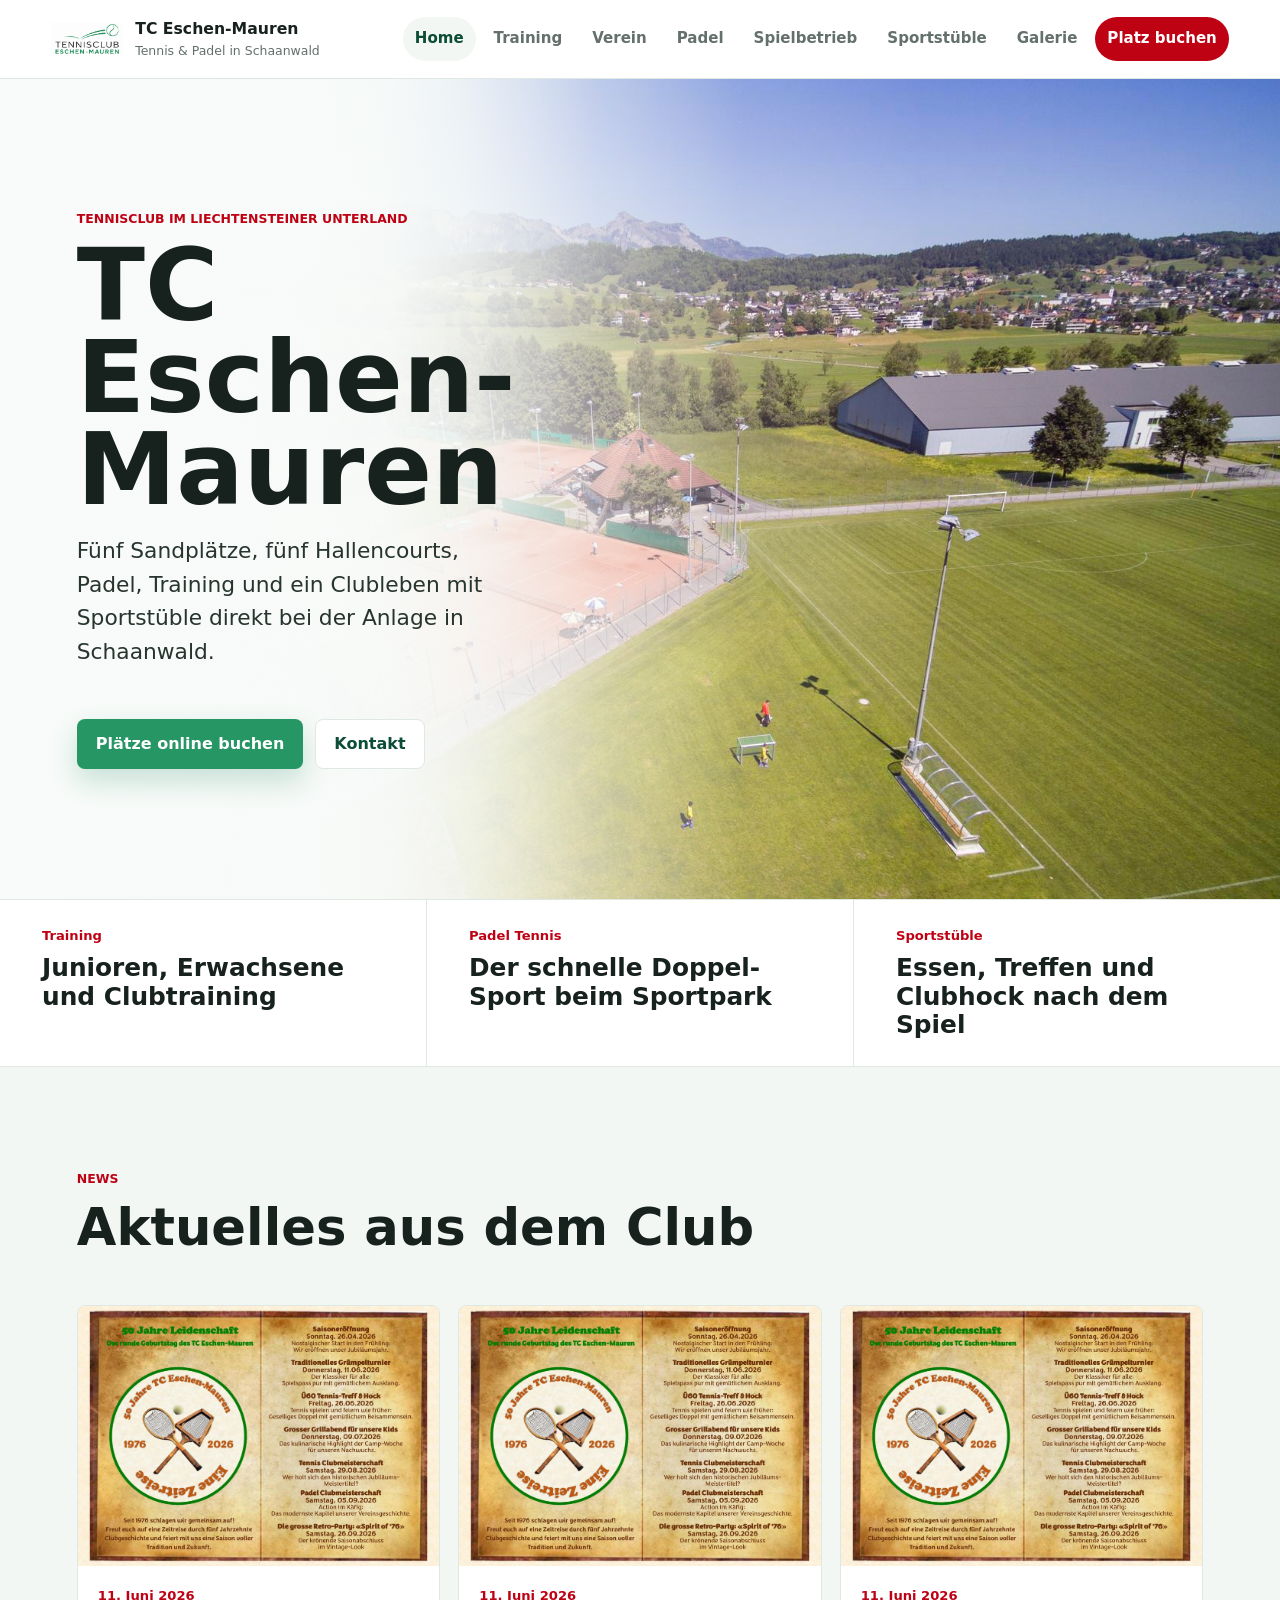
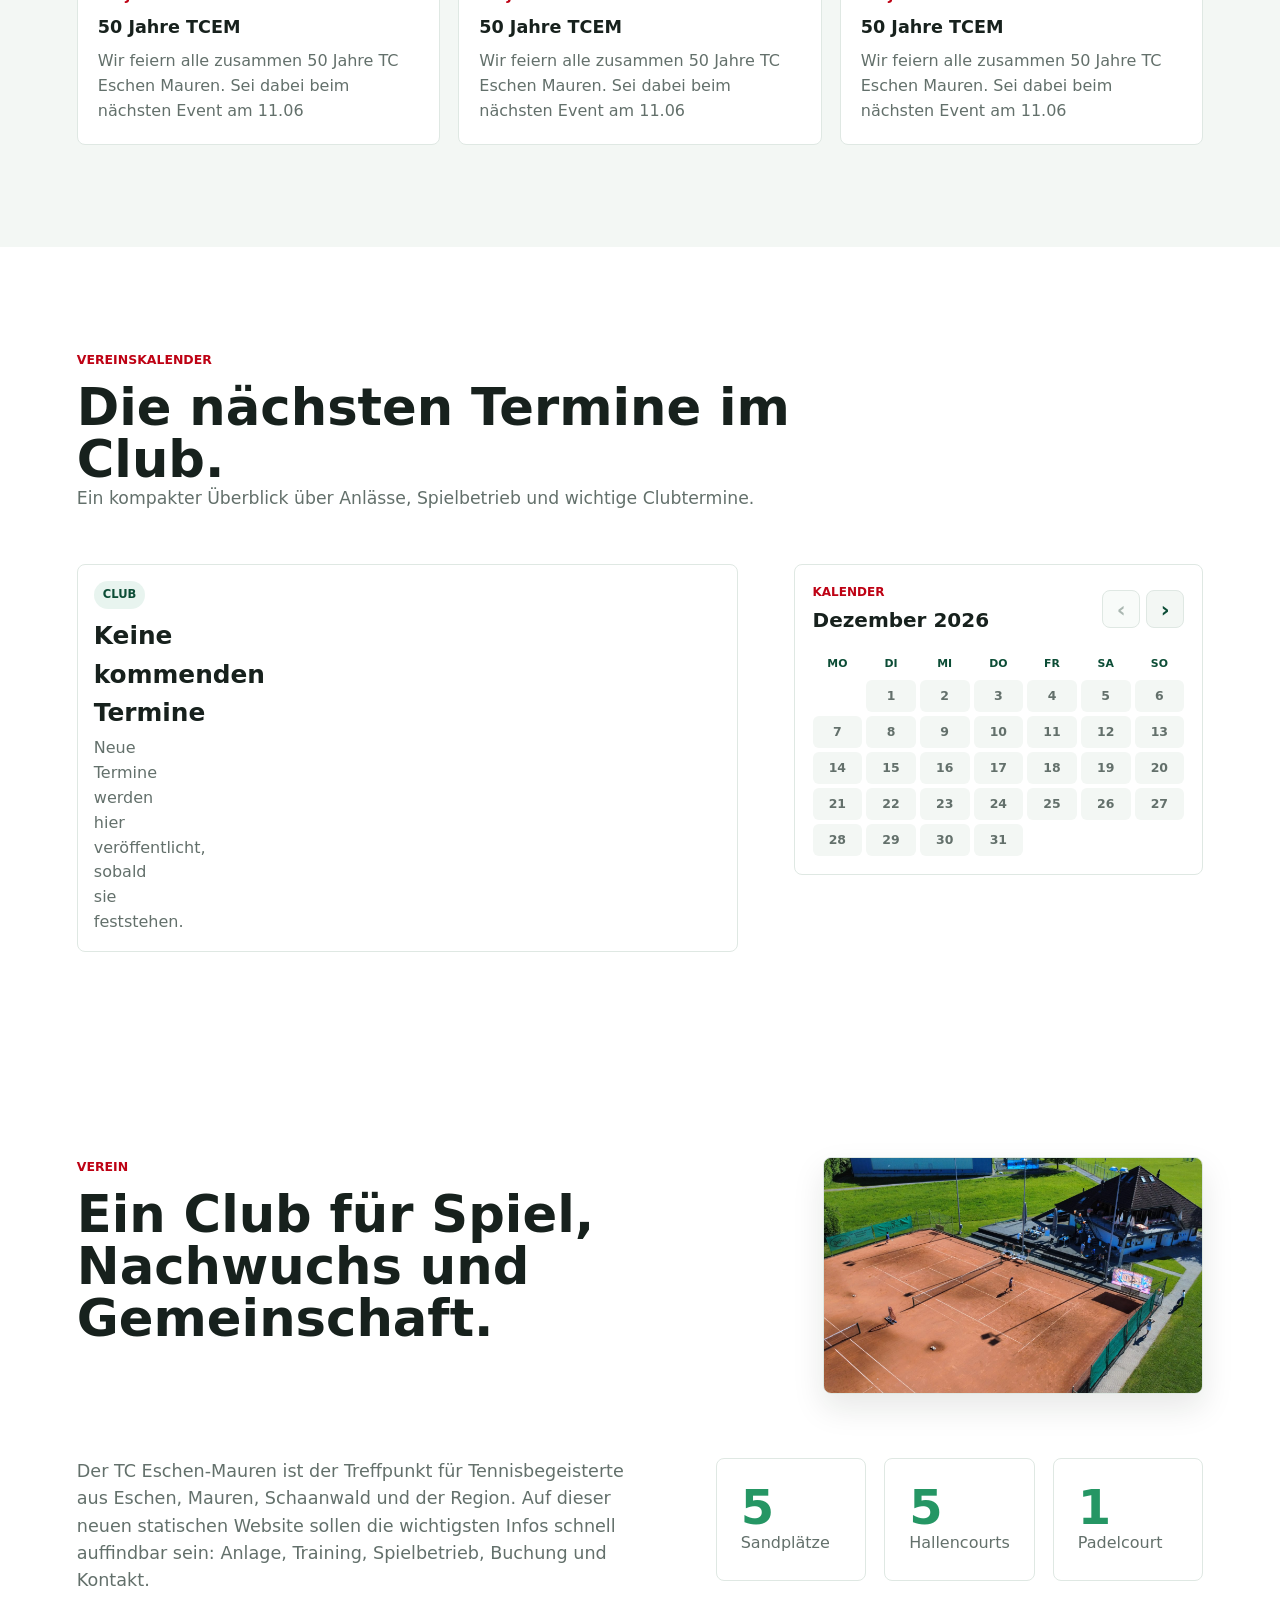
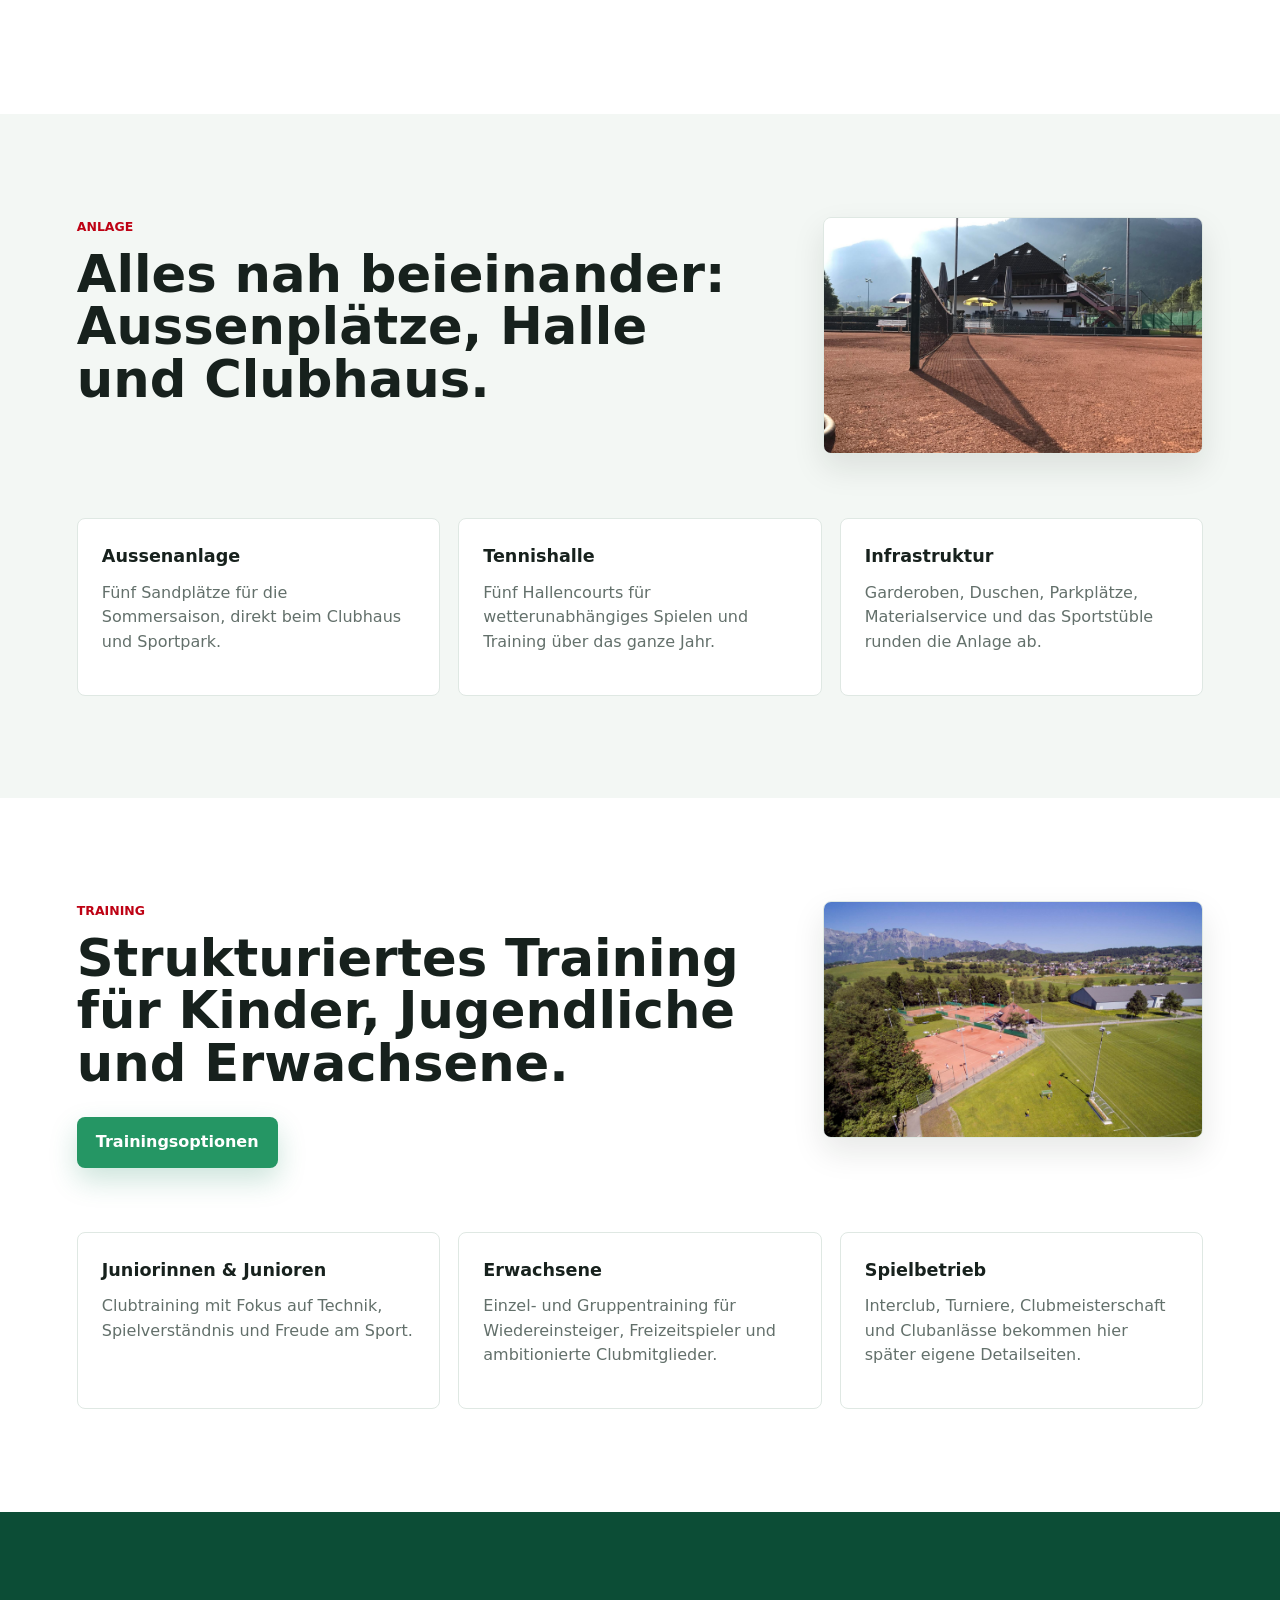
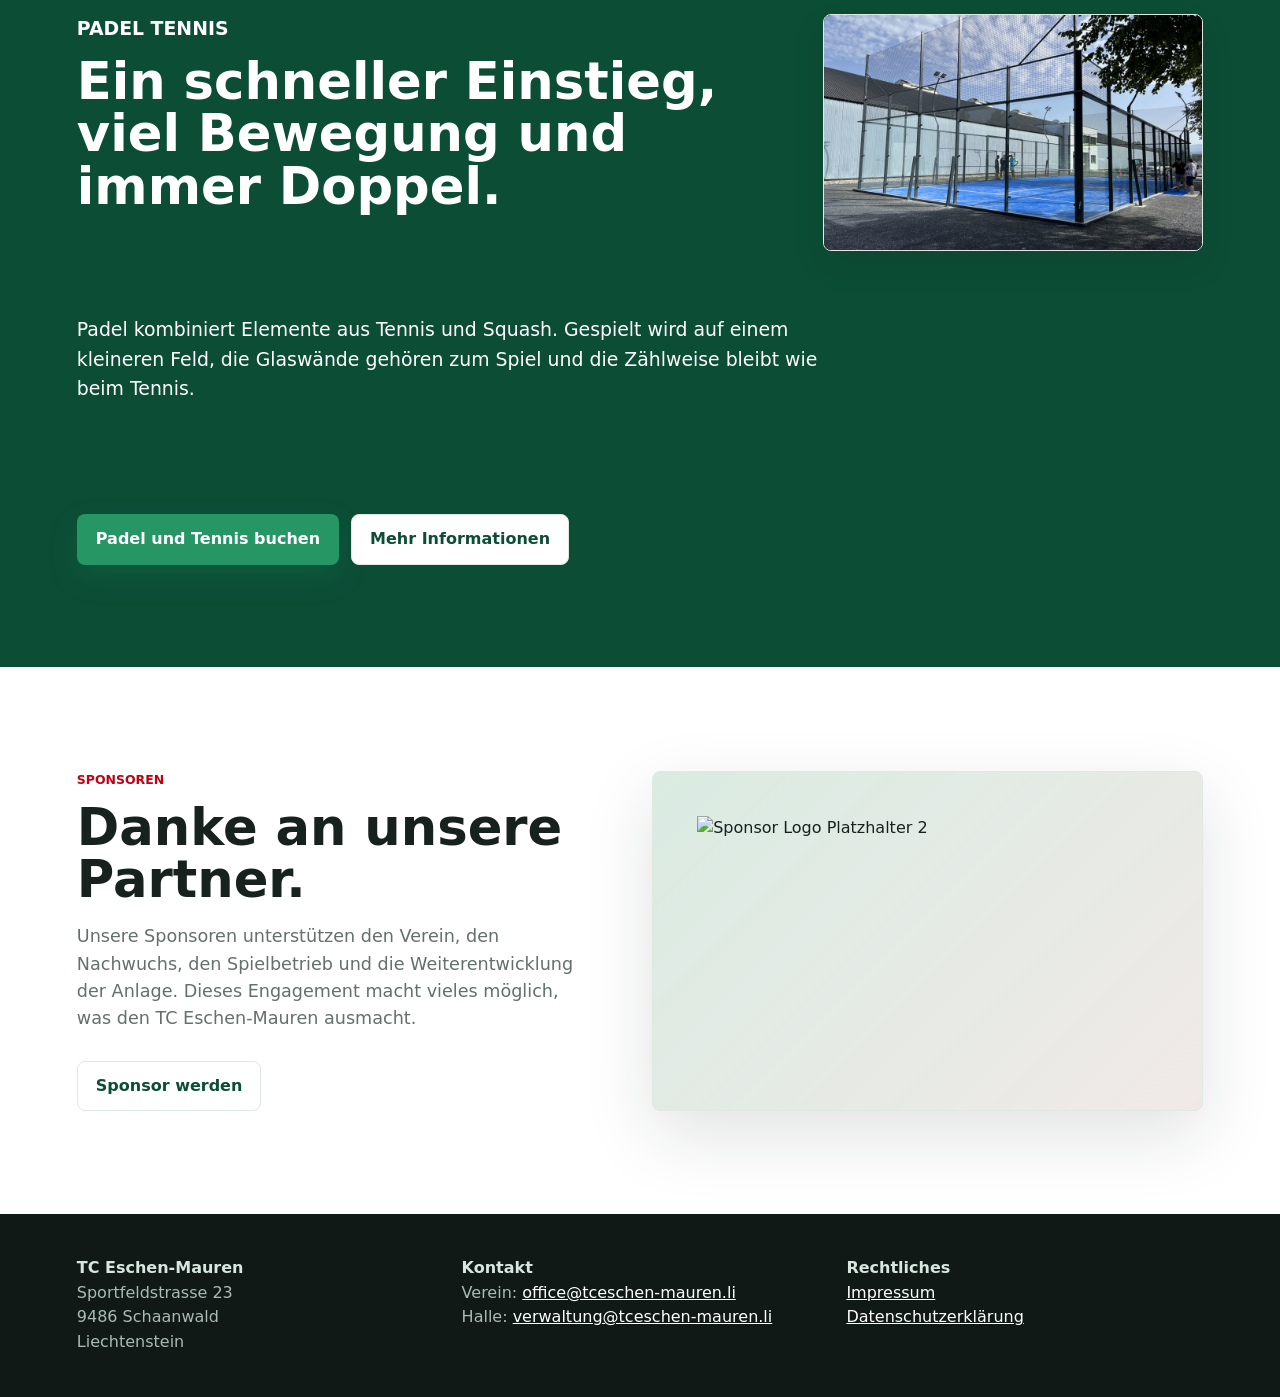
==== index.html @ 8c9ecbdc "Add images" ====
<!DOCTYPE html>
<html lang="de">
<head>
  <meta charset="UTF-8" />
  <meta name="viewport" content="width=device-width, initial-scale=1.0" />
  <meta name="description" content="TC Eschen-Mauren: Tennis, Padel, Training und Sportstüble in Schaanwald." />
  <title>TC Eschen-Mauren</title>
  <link rel="stylesheet" href="styles.css?v=20260623-1" />
</head>
<body>
  <div data-include="site-header" data-active="home"></div>

  <main>
    <section class="hero home-hero">
      <div class="hero-content">
        <p class="eyebrow">Tennisclub im Liechtensteiner Unterland</p>
        <h1>TC Eschen-Mauren</h1>
        <p class="hero-copy">Fünf Sandplätze, fünf Hallencourts, Padel, Training und ein Clubleben mit Sportstüble direkt bei der Anlage in Schaanwald.</p>
        <div class="hero-actions">
          <a class="button primary" href="https://apps.gotcourts.com/de/profile/club/tc-eschen-mauren">Plätze online buchen</a>
          <a class="button secondary" href="#kontakt">Kontakt</a>
        </div>
      </div>
      <figure class="hero-visual home-hero-image" aria-label="Clubanlage TC Eschen-Mauren">
        <img src="assets/club/club_2.jpg" alt="Clubanlage des TC Eschen-Mauren" />
      </figure>
    </section>

    <section class="quick-links" aria-label="Schnellzugriff">
      <a href="#training">
        <span>Training</span>
        <strong>Junioren, Erwachsene und Clubtraining</strong>
      </a>
      <a href="#padel">
        <span>Padel Tennis</span>
        <strong>Der schnelle Doppel-Sport beim Sportpark</strong>
      </a>
      <a href="sportstueble.html">
        <span>Sportstüble</span>
        <strong>Essen, Treffen und Clubhock nach dem Spiel</strong>
      </a>
    </section>

    <section class="section muted" id="news">
      <div class="section-heading">
        <p class="eyebrow">News</p>
        <h2>Aktuelles aus dem Club</h2>
      </div>

      <div class="news-grid">
        <article class="news-card">
          <img src="assets/news/50-years.png" alt="50 Jahre TCEM" />
          <div class="news-card-content">
            <time datetime="2026-06-11">11. Juni 2026</time>
            <h3>50 Jahre TCEM</h3>
            <p>Wir feiern alle zusammen 50 Jahre TC Eschen Mauren. Sei dabei beim nächsten Event am 11.06</p>
          </div>
        </article>

        <article class="news-card">
          <img src="assets/news/50-years.png" alt="50 Jahre TCEM" />
          <div class="news-card-content">
            <time datetime="2026-06-11">11. Juni 2026</time>
            <h3>50 Jahre TCEM</h3>
            <p>Wir feiern alle zusammen 50 Jahre TC Eschen Mauren. Sei dabei beim nächsten Event am 11.06</p>
          </div>
        </article>

        <article class="news-card">
          <img src="assets/news/50-years.png" alt="50 Jahre TCEM" />
          <div class="news-card-content">
            <time datetime="2026-06-11">11. Juni 2026</time>
            <h3>50 Jahre TCEM</h3>
            <p>Wir feiern alle zusammen 50 Jahre TC Eschen Mauren. Sei dabei beim nächsten Event am 11.06</p>
          </div>
        </article>
      </div>
    </section>

    <section class="section" id="vereinskalender">
      <div class="section-heading">
        <p class="eyebrow">Vereinskalender</p>
        <h2>Die nächsten Termine im Club.</h2>
        <p class="section-intro">Ein kompakter Überblick über Anlässe, Spielbetrieb und wichtige Clubtermine.</p>
      </div>

      <div class="club-calendar-layout">
        <div class="calendar-data" aria-hidden="true">
          <div data-club-event data-date="2026-06-27" data-type="club" data-title="Clubabend" data-description="Gemeinsamer Abend im Sportstüble nach dem Spiel."></div>
          <div data-club-event data-date="2026-07-04" data-type="match" data-title="Interclub Heimrunde" data-description="Heimspiele auf der Aussenanlage in Schaanwald."></div>
          <div data-club-event data-date="2026-07-18" data-type="junior" data-title="Junioren Nachmittag" data-description="Training, Spiele und gemeinsamer Abschluss für den Nachwuchs."></div>
          <div data-club-event data-date="2026-08-22" data-type="event" data-title="Sommerfest" data-description="Clubanlass für Mitglieder, Familien und Freunde des Vereins."></div>
        </div>

        <div>
          <div class="club-calendar" data-calendar-events aria-label="Vereinskalender Termine"></div>
          <button class="calendar-more-button" type="button" data-calendar-toggle hidden>Weitere Termine anzeigen</button>
        </div>

        <aside class="mini-calendar" aria-label="Kalenderübersicht">
          <div class="mini-calendar-heading">
            <div>
              <span>Kalender</span>
              <strong data-calendar-title>Juni 2026</strong>
            </div>
            <div class="mini-calendar-actions">
              <button type="button" data-calendar-prev aria-label="Vorheriger Monat">‹</button>
              <button type="button" data-calendar-next aria-label="Nächster Monat">›</button>
            </div>
          </div>

          <div class="mini-calendar-grid" data-calendar-grid aria-label="Monatskalender"></div>
        </aside>
      </div>
    </section>

    <section class="section" id="verein">
      <div class="section-with-image">
        <div>
          <div class="section-heading">
            <p class="eyebrow">Verein</p>
            <h2>Ein Club für Spiel, Nachwuchs und Gemeinschaft.</h2>
          </div>
          <div class="two-column">
            <p>Der TC Eschen-Mauren ist der Treffpunkt für Tennisbegeisterte aus Eschen, Mauren, Schaanwald und der Region. Auf dieser neuen statischen Website sollen die wichtigsten Infos schnell auffindbar sein: Anlage, Training, Spielbetrieb, Buchung und Kontakt.</p>
            <div class="stats">
              <div>
                <strong>5</strong>
                <span>Sandplätze</span>
              </div>
              <div>
                <strong>5</strong>
                <span>Hallencourts</span>
              </div>
              <div>
                <strong>1</strong>
                <span>Padelcourt</span>
              </div>
            </div>
          </div>
        </div>
        <figure class="section-side-image">
          <img src="assets/club/club_1.jpeg" alt="Clubanlage des TC Eschen-Mauren" />
        </figure>
      </div>
    </section>

    <section class="section muted" id="plaetze">
      <div class="section-with-image">
        <div>
          <div class="section-heading">
            <p class="eyebrow">Anlage</p>
            <h2>Alles nah beieinander: Aussenplätze, Halle und Clubhaus.</h2>
          </div>
          <div class="feature-grid">
            <article>
              <h3>Aussenanlage</h3>
              <p>Fünf Sandplätze für die Sommersaison, direkt beim Clubhaus und Sportpark.</p>
            </article>
            <article>
              <h3>Tennishalle</h3>
              <p>Fünf Hallencourts für wetterunabhängiges Spielen und Training über das ganze Jahr.</p>
            </article>
            <article>
              <h3>Infrastruktur</h3>
              <p>Garderoben, Duschen, Parkplätze, Materialservice und das Sportstüble runden die Anlage ab.</p>
            </article>
          </div>
        </div>
        <figure class="section-side-image">
          <img src="assets/club/club_3.jpeg" alt="Aussenplätze des TC Eschen-Mauren" />
        </figure>
      </div>
    </section>

    <section class="section" id="training">
      <div class="section-with-image">
        <div>
          <div class="section-heading">
            <p class="eyebrow">Training</p>
            <h2>Strukturiertes Training für Kinder, Jugendliche und Erwachsene.</h2>
            <div class="hero-actions">
              <a class="button primary" href="https://www.tennis-base.li/">Trainingsoptionen</a>
            </div>
          </div>
          <div class="split-list">
            <article>
              <h3>Juniorinnen & Junioren</h3>
              <p>Clubtraining mit Fokus auf Technik, Spielverständnis und Freude am Sport.</p>
            </article>
            <article>
              <h3>Erwachsene</h3>
              <p>Einzel- und Gruppentraining für Wiedereinsteiger, Freizeitspieler und ambitionierte Clubmitglieder.</p>
            </article>
            <article>
              <h3>Spielbetrieb</h3>
              <p>Interclub, Turniere, Clubmeisterschaft und Clubanlässe bekommen hier später eigene Detailseiten.</p>
            </article>
          </div>
        </div>
        <figure class="section-side-image">
          <img src="assets/club/club_2.jpg" alt="Tennisanlage mit Trainingsbetrieb" />
        </figure>
      </div>
    </section>

    <section class="section accent" id="padel">
      <div class="section-with-image">
        <div>
          <div class="section-heading">
            <p class="eyebrow">Padel Tennis</p>
            <h2>Ein schneller Einstieg, viel Bewegung und immer Doppel.</h2>
          </div>
          <p>Padel kombiniert Elemente aus Tennis und Squash. Gespielt wird auf einem kleineren Feld, die Glaswände gehören zum Spiel und die Zählweise bleibt wie beim Tennis.</p>
          <div class="hero-actions">
            <a class="button primary" href="https://tc-eschen-mauren.ebusy.de/">Padel und Tennis buchen</a>
            <a class="button secondary" href="">Mehr Informationen</a>
          </div>
        </div>
        <figure class="section-side-image">
          <img src="assets/club/padel.jpg" alt="Padelplatz des TC Eschen-Mauren" />
        </figure>
      </div>
    </section>

    <section class="section sponsors-section" id="sponsoren">
      <div class="sponsors-layout">
        <div class="section-heading">
          <p class="eyebrow">Sponsoren</p>
          <h2>Danke an unsere Partner.</h2>
          <p>Unsere Sponsoren unterstützen den Verein, den Nachwuchs, den Spielbetrieb und die Weiterentwicklung der Anlage. Dieses Engagement macht vieles möglich, was den TC Eschen-Mauren ausmacht.</p>
          <a class="button secondary" href="mailto:office@tceschen-mauren.li">Sponsor werden</a>
        </div>

        <div class="sponsor-rotator" aria-label="Sponsoren Logos">
          <img class="is-active" src="assets/sponsors/Architektur--Planungsbüro-Wolfgang-Meier-AG.jpg" alt="Sponsor Logo Platzhalter 2" />
          <img src="assets/sponsors/Argus-Sicherheitsdienst-AG.jpeg" alt="Sponsor Logo Platzhalter 3" />
          <img src="assets/sponsors/Basler-Versicherungen.jpg" alt="Sponsor Logo Platzhalter 4" />
          <img src="assets/sponsors/Bauer-Maler-und-Gipser-Anstalt.jpg" alt="Sponsor Logo Platzhalter 5" />
          <img src="assets/sponsors/Brauerei-Schützengarten-AG.png" alt="Sponsor Logo Platzhalter 1" />
          <img src="assets/sponsors/BTA-Batliner-Thomas-Anstalt.jpg" alt="Sponsor Logo Platzhalter 1" />
          <img src="assets/sponsors/Der-Hausmeister-AG.jpg" alt="Sponsor Logo Platzhalter 1" />
          <img src="assets/sponsors/Gregor-Ott-AG.jpg" alt="Sponsor Logo Platzhalter 1" />
          <img src="assets/sponsors/HSW-AG.jpg" alt="Sponsor Logo Platzhalter 1" />
          <img src="assets/sponsors/Inter-Inkasso-AG-1.jpg" alt="Sponsor Logo Platzhalter 1" />
          <img src="assets/sponsors/jubilaeum-marxer-f12-green.jpg" alt="Sponsor Logo Platzhalter 1" />
          <img src="assets/sponsors/LLB-AG.png" alt="Sponsor Logo Platzhalter 1" />
          <img src="assets/sponsors/Marxer-Gastrochem-AG.png" alt="Sponsor Logo Platzhalter 1" />
          <img src="assets/sponsors/Meier-Getraenke-AG.jpeg" alt="Sponsor Logo Platzhalter 1" />
          <img src="assets/sponsors/Mueller-AG.jpg" alt="Sponsor Logo Platzhalter 1" />
          <img src="assets/sponsors/Peter-Kieber-und-Koch-Anstalt(1).jpg" alt="Sponsor Logo Platzhalter 1" />
          <img src="assets/sponsors/Ritter-Weine-Logo-Vorlage.jpg" alt="Sponsor Logo Platzhalter 1" />
          <img src="assets/sponsors/Sponsoring-Defibrillator-2.png" alt="Sponsor Logo Platzhalter 1" />
          <img src="assets/sponsors/Thyssen-Krupp-Presta-AG.jpg" alt="Sponsor Logo Platzhalter 1" />
          <img src="assets/sponsors/Tremaco.jpg" alt="Sponsor Logo Platzhalter 1" />
          <img src="assets/sponsors/TV-Com-AG.png" alt="Sponsor Logo Platzhalter 1" />


        </div>
      </div>
    </section>
  </main>

  <div data-include="site-footer"></div>

  <script src="js/includes.js?v=20260621-1" defer></script>
  <script src="js/script.js?v=20260621-5" defer></script>
</body>
</html>
---- styles.css ----
:root {
  --green: #259664;
  --green-dark: #0c4d36;
  --green-light: #e8f5e9;
  --red: #be0214;
  --ink: #17211d;
  --muted: #63706b;
  --line: #dfe8e3;
  --paper: #ffffff;
  --soft: #f3f7f4;
  --sun: #f4c542;
  --shadow: 0 24px 70px rgba(23, 33, 29, 0.13);
  color-scheme: light;
}

* {
  box-sizing: border-box;
}

html {
  scroll-behavior: smooth;
}

body {
  margin: 0;
  color: var(--ink);
  background: var(--paper);
  font-family: Inter, ui-sans-serif, system-ui, -apple-system, BlinkMacSystemFont, "Segoe UI", sans-serif;
  line-height: 1.55;
}

img {
  display: block;
  max-width: 100%;
}

a {
  color: inherit;
}

.site-header {
  position: sticky;
  top: 0;
  z-index: 10;
  display: flex;
  align-items: center;
  justify-content: space-between;
  gap: 24px;
  padding: 16px clamp(18px, 4vw, 56px);
  background: rgba(255, 255, 255, 0.94);
  border-bottom: 1px solid var(--line);
  backdrop-filter: blur(18px);
}

.brand {
  display: inline-flex;
  align-items: center;
  gap: 12px;
  min-width: 220px;
  text-decoration: none;
}

.brand-logo {
  width: 72px;
  height: 46px;
  object-fit: contain;
  flex: 0 0 auto;
}

.brand strong,
.brand small {
  display: block;
}

.brand strong {
  font-size: 0.98rem;
}

.brand small {
  color: var(--muted);
  font-size: 0.78rem;
}

.site-nav {
  display: flex;
  flex-wrap: wrap;
  align-items: center;
  justify-content: flex-end;
  gap: 6px;
}

.site-nav a {
  padding: 10px 12px;
  color: var(--muted);
  border-radius: 999px;
  font-size: 0.94rem;
  font-weight: 700;
  text-decoration: none;
}

.nav-dropdown {
  position: relative;
}

.nav-dropdown::after {
  position: absolute;
  right: 0;
  bottom: -12px;
  left: 0;
  height: 12px;
  content: "";
}

.nav-dropdown-toggle {
  border: 0;
  cursor: pointer;
  font: inherit;
}

.site-nav a:hover,
.site-nav a[aria-current="page"] {
  color: var(--green-dark);
  background: var(--soft);
}

.site-nav .nav-cta {
  padding: 10px 12px;
  color: #fff;
  background: var(--red);
  border-radius: 999px;
  font-size: 0.94rem;
  font-weight: 700;
}

.site-nav .nav-cta:hover {
  color: #fff;
  background: #9f0312;
}

.nav-dropdown-menu {
  position: absolute;
  top: calc(100% + 8px);
  right: 0;
  display: none;
  min-width: 190px;
  padding: 8px;
  background: #fff;
  border: 1px solid var(--line);
  border-radius: 8px;
  box-shadow: var(--shadow);
}

.nav-dropdown:hover .nav-dropdown-menu,
.nav-dropdown.is-open .nav-dropdown-menu {
  display: grid;
  gap: 4px;
}

.nav-dropdown-menu a {
  display: block;
  padding: 10px 12px;
  color: var(--ink);
  border-radius: 6px;
  white-space: nowrap;
}

.nav-dropdown-menu a:hover {
  color: var(--green-dark);
  background: var(--soft);
}

.nav-toggle {
  display: none;
  width: 44px;
  height: 44px;
  padding: 0;
  border: 1px solid var(--line);
  background: #fff;
  border-radius: 8px;
}

.nav-toggle span {
  display: block;
  width: 20px;
  height: 2px;
  margin: 4px auto;
  background: var(--ink);
}

.hero {
  display: grid;
  grid-template-columns: minmax(0, 1.02fr) minmax(320px, 0.98fr);
  gap: clamp(28px, 6vw, 76px);
  align-items: center;
  min-height: calc(100svh - 80px);
  padding: clamp(48px, 8vw, 96px) clamp(18px, 6vw, 84px) clamp(36px, 6vw, 72px);
  overflow: hidden;
  background:
    linear-gradient(90deg, rgba(22, 132, 90, 0.1), transparent 42%),
    #f8fbf9;
}

.home-hero {
  position: relative;
  display: flex;
  align-items: stretch;
  min-height: calc(100svh - 80px);
  padding: 0;
  background: #f8fbf9;
}

.home-hero::before {
  position: absolute;
  inset: 0 auto 0 0;
  z-index: 1;
  width: 72vw;
  background: linear-gradient(
    90deg,
    rgba(248, 251, 249, 0.96) 0%,
    rgba(248, 251, 249, 0.9) 34%,
    rgba(248, 251, 249, 0.66) 50%,
    rgba(248, 251, 249, 0.28) 65%,
    rgba(248, 251, 249, 0) 100%
  );
  content: "";
  pointer-events: none;
}

.home-hero .hero-content {
  position: relative;
  z-index: 2;
  display: flex;
  width: min(44vw, 760px);
  min-width: 40vw;
  flex-direction: column;
  justify-content: center;
  padding: clamp(48px, 8vw, 96px) clamp(18px, 6vw, 84px);
  background: transparent;
}

.home-hero .hero-copy {
  color: #28352f;
}

.home-hero-image {
  position: absolute;
  top: 0;
  right: 0;
  bottom: 0;
  left: 0;
  z-index: 0;
  width: 100%;
  max-width: none;
  margin: 0;
  overflow: hidden;
  filter: none;
  -webkit-mask-image: linear-gradient(
    90deg,
    rgba(0, 0, 0, 0) 0%,
    rgba(0, 0, 0, 0.08) 30%,
    rgba(0, 0, 0, 0.52) 44%,
    rgba(0, 0, 0, 0.92) 58%,
    rgba(0, 0, 0, 1) 100%
  );
  mask-image: linear-gradient(
    90deg,
    rgba(0, 0, 0, 0) 0%,
    rgba(0, 0, 0, 0.08) 30%,
    rgba(0, 0, 0, 0.52) 44%,
    rgba(0, 0, 0, 0.92) 58%,
    rgba(0, 0, 0, 1) 100%
  );
}

.home-hero-image img {
  width: 100%;
  height: 100%;
  object-fit: cover;
}

.page-hero {
  min-height: 72svh;
  background:
    linear-gradient(90deg, rgba(22, 132, 90, 0.1), transparent 46%),
    #fbfaf7;
}

.page-hero h1 {
  max-width: 12ch;
}

.hero-content {
  max-width: 760px;
}

.eyebrow {
  margin: 0 0 12px;
  color: var(--red);
  font-size: 0.78rem;
  font-weight: 800;
  letter-spacing: 0;
  text-transform: uppercase;
}

h1,
h2,
h3,
p {
  margin-top: 0;
}

h1 {
  max-width: 10ch;
  margin-bottom: 18px;
  font-size: clamp(3.4rem, 10vw, 6.25rem);
  line-height: 0.92;
  letter-spacing: 0;
}

h2 {
  max-width: 760px;
  margin-bottom: 0;
  font-size: clamp(2rem, 4vw, 4.25rem);
  line-height: 1.02;
  letter-spacing: 0;
}

h3 {
  margin-bottom: 10px;
  font-size: 1.1rem;
}

.hero-copy {
  max-width: 620px;
  color: #33413b;
  font-size: clamp(1.08rem, 2vw, 1.36rem);
}

.hero-actions {
  display: flex;
  flex-wrap: wrap;
  gap: 12px;
  margin-top: 28px;
}

.button {
  display: inline-flex;
  align-items: center;
  justify-content: center;
  min-height: 48px;
  padding: 12px 18px;
  border: 1px solid transparent;
  border-radius: 8px;
  font-weight: 800;
  text-decoration: none;
}

.button.primary {
  color: #fff;
  background: var(--green);
  box-shadow: 0 12px 28px rgba(22, 132, 90, 0.22);
}

.button.secondary {
  color: var(--green-dark);
  background: #fff;
  border-color: var(--line);
}

.hero-visual {
  margin: 0;
  filter: drop-shadow(var(--shadow));
}

.food-visual {
  max-width: 560px;
  justify-self: center;
}

.quick-links {
  display: grid;
  grid-template-columns: repeat(3, 1fr);
  gap: 1px;
  background: var(--line);
  border-top: 1px solid var(--line);
  border-bottom: 1px solid var(--line);
}

.quick-links a {
  min-height: 142px;
  padding: 26px clamp(18px, 4vw, 42px);
  background: #fff;
  text-decoration: none;
}

.quick-links span {
  display: block;
  margin-bottom: 8px;
  color: var(--red);
  font-size: 0.82rem;
  font-weight: 800;
}

.quick-links strong {
  display: block;
  max-width: 360px;
  font-size: clamp(1.15rem, 2vw, 1.55rem);
  line-height: 1.15;
}

.section {
  padding: clamp(58px, 8vw, 108px) clamp(18px, 6vw, 84px);
}

.section.muted {
  background: var(--soft);
}

.section.accent {
  color: #fff;
  background: var(--green-dark);
}

.section.accent .eyebrow,
.section.accent p {
  color: #fff;
}

.section.accent p {
  max-width: 760px;
  font-size: 1.18rem;
}

.section-heading {
  margin-bottom: clamp(28px, 5vw, 52px);
}

.section-with-image {
  display: grid;
  grid-template-columns: minmax(0, 1fr) minmax(260px, 380px);
  gap: clamp(28px, 5vw, 64px);
  align-items: start;
}

.section-with-image > div {
  display: contents;
  min-width: 0;
}

.section-with-image .section-heading {
  grid-column: 1;
  margin-bottom: 0;
}

.section-with-image > div > :not(.section-heading) {
  grid-column: 1 / -1;
  min-width: 0;
}

.section-side-image {
  grid-column: 2;
  grid-row: 1;
  align-self: start;
  width: 100%;
  margin: 0;
  overflow: hidden;
  aspect-ratio: 16 / 10;
  border: 1px solid var(--line);
  border-radius: 8px;
  box-shadow: 0 14px 32px rgba(16, 25, 22, 0.1);
}

.section-side-image img {
  width: 100%;
  height: 100%;
  object-fit: cover;
}

.two-column {
  display: grid;
  grid-template-columns: minmax(0, 1fr) minmax(280px, 0.86fr);
  gap: clamp(28px, 6vw, 72px);
  align-items: start;
}

.two-column > p {
  max-width: 720px;
  color: var(--muted);
  font-size: 1.1rem;
}

.stats,
.feature-grid,
.split-list,
.info-grid {
  display: grid;
  gap: 18px;
}

.stats {
  grid-template-columns: repeat(3, 1fr);
}

.stats div,
.feature-grid article,
.split-list article,
.info-grid article {
  padding: 24px;
  background: #fff;
  border: 1px solid var(--line);
  border-radius: 8px;
}

.stats strong {
  display: block;
  color: var(--green);
  font-size: 3rem;
  line-height: 1;
}

.stats span,
.feature-grid p,
.split-list p,
.info-grid p {
  color: var(--muted);
}

.feature-grid,
.split-list,
.info-grid {
  grid-template-columns: repeat(3, 1fr);
}

.site-footer {
  display: grid;
  grid-template-columns: repeat(3, 1fr);
  gap: 28px;
  padding: 42px clamp(18px, 6vw, 84px);
  color: #d7e6df;
  background: #101916;
}

.site-footer p {
  margin-bottom: 0;
  color: #a9bbb3;
}

.site-footer a {
  color: #fff;
}

.legal-page h1 {
  max-width: none;
  font-size: clamp(2.7rem, 7vw, 5.4rem);
}

.legal-content {
  max-width: 900px;
  padding: clamp(24px, 4vw, 44px);
  background: #fff;
  border: 1px solid var(--line);
  border-radius: 8px;
}

.legal-content h2 {
  max-width: none;
  margin: 34px 0 12px;
  font-size: clamp(1.45rem, 2.5vw, 2.15rem);
}

.legal-content h2:first-child {
  margin-top: 0;
}

.legal-content h3 {
  margin: 26px 0 8px;
  font-size: 1.05rem;
}

.legal-content p {
  color: var(--muted);
}

.legal-content a {
  color: var(--green-dark);
  font-weight: 700;
}

.section-intro {
  max-width: 760px;
  color: var(--muted);
  font-size: 1.08rem;
}

.team-list {
  display: grid;
  gap: 16px;
}

.team-card {
  display: grid;
  grid-template-columns: minmax(220px, 0.65fr) minmax(0, 1fr);
  gap: clamp(18px, 4vw, 42px);
  align-items: start;
  padding: 24px;
  background: #fff;
  border: 1px solid var(--line);
  border-radius: 8px;
  box-shadow: 0 12px 28px rgba(16, 25, 22, 0.06);
}

.team-card h3 {
  margin: 12px 0 6px;
  font-size: clamp(1.35rem, 2.2vw, 1.9rem);
}

.team-card p {
  margin: 0;
  color: var(--muted);
}

.team-card dl {
  display: grid;
  grid-template-columns: repeat(3, minmax(0, 1fr));
  gap: 12px;
  margin: 0;
}

.team-card dl div {
  min-width: 0;
  padding: 14px;
  background: var(--soft);
  border-radius: 8px;
}

.team-card dt {
  margin-bottom: 4px;
  color: var(--muted);
  font-size: 0.78rem;
  font-weight: 800;
  text-transform: uppercase;
}

.team-card dd {
  margin: 0;
  font-weight: 800;
}

.team-card a {
  color: var(--green-dark);
}

.team-category,
.match-label,
.match-status {
  display: inline-flex;
  align-items: center;
  min-height: 30px;
  padding: 6px 10px;
  color: var(--green-dark);
  background: rgba(37, 150, 100, 0.1);
  border-radius: 999px;
  font-size: 0.78rem;
  font-weight: 800;
  text-transform: uppercase;
  letter-spacing: 0;
}

.team-category.junior {
  color: #8c2b12;
  background: rgba(213, 106, 61, 0.13);
}

.team-category.challenge {
  color: #8b1740;
  background: rgba(190, 2, 20, 0.1);
}

.match-calendar {
  display: grid;
  gap: 14px;
}

.match-card {
  display: grid;
  grid-template-columns: 88px minmax(0, 1fr) auto;
  gap: clamp(16px, 3vw, 28px);
  align-items: center;
  padding: 18px;
  background: #fff;
  border: 1px solid var(--line);
  border-radius: 8px;
  box-shadow: 0 12px 28px rgba(16, 25, 22, 0.06);
}

.match-date {
  display: grid;
  justify-items: center;
  padding: 12px 8px;
  color: #fff;
  background: var(--green-dark);
  border-radius: 8px;
  line-height: 1;
}

.match-date span,
.match-date small {
  font-size: 0.72rem;
  font-weight: 800;
  text-transform: uppercase;
}

.match-date strong {
  margin: 7px 0 5px;
  font-size: 2.25rem;
}

.match-info h3 {
  margin: 10px 0 6px;
  font-size: clamp(1.25rem, 2vw, 1.65rem);
}

.match-info p {
  margin: 0;
  color: var(--muted);
}

.match-label.junior {
  color: #8c2b12;
  background: rgba(213, 106, 61, 0.13);
}

.match-label.challenge {
  color: #8b1740;
  background: rgba(190, 2, 20, 0.1);
}

.match-status {
  color: var(--green-dark);
  background: var(--soft);
  white-space: nowrap;
}

.match-status.away {
  color: var(--red);
  background: rgba(190, 2, 20, 0.08);
}

.club-calendar-layout {
  display: grid;
  grid-template-columns: minmax(0, 1fr) minmax(320px, 0.62fr);
  gap: clamp(24px, 5vw, 56px);
  align-items: start;
}

.calendar-data {
  display: none;
}

.club-calendar {
  display: grid;
  gap: 14px;
}

.calendar-event {
  display: grid;
  grid-template-columns: 76px minmax(0, 1fr);
  gap: 18px;
  align-items: center;
  padding: 16px;
  background: #fff;
  border: 1px solid var(--line);
  border-radius: 8px;
  transition: border-color 180ms ease, box-shadow 180ms ease, transform 180ms ease;
}

.calendar-event.is-highlighted {
  border-color: var(--green);
  box-shadow: 0 0 0 3px rgba(37, 150, 100, 0.18), 0 16px 34px rgba(16, 25, 22, 0.1);
  transform: translateY(-1px);
}

.calendar-date {
  display: grid;
  min-height: 76px;
  place-items: center;
  padding: 10px 6px;
  color: #fff;
  background: var(--green-dark);
  border-radius: 8px;
  line-height: 1;
}

.calendar-date span,
.calendar-date small {
  font-size: 0.7rem;
  font-weight: 800;
  text-transform: uppercase;
}

.calendar-date strong {
  margin: 5px 0;
  font-size: 2rem;
}

.calendar-event-content h3 {
  margin: 8px 0 4px;
  font-size: clamp(1.2rem, 2vw, 1.55rem);
}

.calendar-event-content p {
  margin: 0;
  color: var(--muted);
}

.calendar-tag {
  display: inline-flex;
  min-height: 28px;
  align-items: center;
  padding: 5px 9px;
  color: var(--green-dark);
  background: rgba(37, 150, 100, 0.1);
  border-radius: 999px;
  font-size: 0.72rem;
  font-weight: 800;
  text-transform: uppercase;
}

.calendar-tag.match {
  color: #8b1740;
  background: rgba(190, 2, 20, 0.1);
}

.calendar-tag.junior {
  color: #8c2b12;
  background: rgba(213, 106, 61, 0.13);
}

.calendar-tag.event {
  color: #6f5600;
  background: rgba(244, 197, 66, 0.25);
}

.calendar-more-button {
  min-height: 44px;
  margin-top: 14px;
  padding: 10px 16px;
  color: var(--green-dark);
  background: #fff;
  border: 1px solid var(--line);
  border-radius: 8px;
  cursor: pointer;
  font: inherit;
  font-weight: 800;
}

.calendar-more-button:hover {
  color: #fff;
  background: var(--green-dark);
  border-color: var(--green-dark);
}

.mini-calendar {
  display: grid;
  gap: 18px;
  padding: 18px;
  background: #fff;
  border: 1px solid var(--line);
  border-radius: 8px;
}

.mini-calendar-heading span,
.mini-calendar-heading strong {
  display: block;
}

.mini-calendar-heading {
  display: flex;
  align-items: center;
  justify-content: space-between;
  gap: 14px;
}

.mini-calendar-heading span {
  color: var(--red);
  font-size: 0.75rem;
  font-weight: 800;
  text-transform: uppercase;
}

.mini-calendar-heading strong {
  margin-top: 3px;
  font-size: 1.25rem;
}

.mini-calendar-actions {
  display: inline-flex;
  gap: 6px;
}

.mini-calendar-actions button {
  display: grid;
  width: 38px;
  height: 38px;
  place-items: center;
  color: var(--green-dark);
  background: var(--soft);
  border: 1px solid var(--line);
  border-radius: 8px;
  cursor: pointer;
  font: inherit;
  font-size: 1.35rem;
  font-weight: 800;
  line-height: 1;
}

.mini-calendar-actions button:hover {
  color: #fff;
  background: var(--green-dark);
  border-color: var(--green-dark);
}

.mini-calendar-actions button:disabled {
  color: #aab7b1;
  background: #f8fbf9;
  cursor: not-allowed;
}

.mini-calendar-grid {
  display: grid;
  grid-template-columns: repeat(7, minmax(0, 1fr));
  gap: 4px;
}

.mini-calendar-grid span,
.mini-calendar-grid time {
  display: grid;
  min-height: 32px;
  place-items: center;
  color: var(--muted);
  background: var(--soft);
  border-radius: 6px;
  font-size: 0.78rem;
  font-weight: 800;
  text-decoration: none;
}

.mini-calendar-grid .weekday {
  min-height: 22px;
  color: var(--green-dark);
  background: transparent;
  font-size: 0.68rem;
  text-transform: uppercase;
}

.mini-calendar-grid .empty {
  background: transparent;
}

.mini-calendar-grid .marked {
  color: #fff;
  background: var(--green-dark);
  box-shadow: 0 0 0 2px rgba(37, 150, 100, 0.14);
  cursor: pointer;
}

.mini-calendar-grid .marked.match {
  background: var(--red);
  box-shadow: 0 0 0 2px rgba(190, 2, 20, 0.14);
}

.mini-calendar-grid .marked.junior {
  background: #bf5b2c;
  box-shadow: 0 0 0 2px rgba(191, 91, 44, 0.14);
}

.mini-calendar-grid .marked.event {
  color: var(--ink);
  background: var(--sun);
  box-shadow: 0 0 0 2px rgba(244, 197, 66, 0.22);
}

.sponsors-section {
  background: #fff;
}

.sponsors-layout {
  display: grid;
  grid-template-columns: minmax(0, 0.95fr) minmax(320px, 1.05fr);
  gap: clamp(28px, 6vw, 78px);
  align-items: center;
}

.sponsors-layout .section-heading {
  margin-bottom: 0;
}

.sponsors-layout .section-heading p:not(.eyebrow) {
  max-width: 620px;
  margin: 18px 0 28px;
  color: var(--muted);
  font-size: 1.1rem;
}

.sponsor-rotator {
  position: relative;
  min-height: clamp(220px, 28vw, 340px);
  overflow: hidden;
  background:
    linear-gradient(135deg, rgba(37, 150, 100, 0.12), rgba(190, 2, 20, 0.06)),
    var(--soft);
  border: 1px solid var(--line);
  border-radius: 8px;
  box-shadow: var(--shadow);
}

.sponsor-rotator img {
  position: absolute;
  inset: clamp(20px, 4vw, 44px);
  width: calc(100% - clamp(40px, 8vw, 88px));
  height: calc(100% - clamp(40px, 8vw, 88px));
  object-fit: contain;
  opacity: 0;
  transform: scale(0.98);
  transition: opacity 500ms ease, transform 500ms ease;
}

.sponsor-rotator img.is-active {
  opacity: 1;
  transform: scale(1);
}

@media (max-width: 980px) {
  .site-header {
    align-items: flex-start;
  }

  .nav-toggle {
    display: block;
    flex: 0 0 auto;
  }

  .site-nav {
    position: absolute;
    top: 100%;
    right: 18px;
    left: 18px;
    display: none;
    flex-direction: column;
    align-items: stretch;
    padding: 10px;
    background: #fff;
    border: 1px solid var(--line);
    border-radius: 8px;
    box-shadow: var(--shadow);
  }

  .site-header.nav-open .site-nav {
    display: flex;
  }

  .site-nav a {
    border-radius: 6px;
  }

  .nav-dropdown {
    width: 100%;
  }

  .nav-dropdown::after {
    display: none;
  }

  .nav-dropdown-toggle {
    width: 100%;
    text-align: left;
  }

  .nav-dropdown-menu {
    position: static;
    min-width: 0;
    margin-top: 6px;
    box-shadow: none;
  }

  .hero {
    grid-template-columns: 1fr;
    min-height: auto;
  }

  .home-hero {
    display: grid;
    min-height: auto;
    padding: clamp(48px, 8vw, 96px) clamp(18px, 6vw, 84px) clamp(36px, 6vw, 72px);
  }

  .home-hero .hero-content {
    width: auto;
    min-width: 0;
    padding: clamp(24px, 4vw, 42px);
    background: rgba(255, 255, 255, 0.82);
    border-radius: 8px;
  }

  .home-hero::before {
    display: none;
  }

  .home-hero-image {
    position: static;
    width: 100%;
    min-height: 320px;
    border-radius: 8px;
  }

  .hero-visual {
    max-width: 620px;
    justify-self: center;
  }

  .quick-links,
  .feature-grid,
  .split-list,
  .info-grid,
  .section-with-image,
  .site-footer,
  .club-calendar-layout,
  .sponsors-layout,
  .two-column {
    grid-template-columns: 1fr;
  }

  .team-card,
  .team-card dl {
    grid-template-columns: 1fr;
  }

  .sponsor-rotator {
    min-height: 260px;
  }

  .section-side-image {
    display: none;
  }
}

@media (max-width: 620px) {
  .brand small {
    display: none;
  }

  .brand {
    min-width: 0;
  }

  h1 {
    font-size: clamp(3.1rem, 17vw, 5.2rem);
  }

  .page-hero h1 {
    font-size: clamp(2.35rem, 10vw, 2.7rem);
    line-height: 1;
  }

  .stats {
    grid-template-columns: 1fr;
  }

  .match-card {
    grid-template-columns: 72px minmax(0, 1fr);
  }

  .match-status {
    grid-column: 2;
    justify-self: start;
  }

  .calendar-event {
    grid-template-columns: 64px minmax(0, 1fr);
    gap: 14px;
  }

  .calendar-date {
    min-height: 64px;
  }

  .calendar-date strong {
    font-size: 1.65rem;
  }
}

.news-grid {
  display: grid;
  grid-template-columns: repeat(3, 1fr);
  gap: 18px;
}

.news-card {
  overflow: hidden;
  background: #fff;
  border: 1px solid var(--line);
  border-radius: 8px;
}

.news-card img {
  width: 100%;
  height: clamp(180px, 22vw, 260px);
  object-fit: cover;
  cursor: zoom-in;
  transition: transform 180ms ease;
}

.news-card:hover img {
  transform: scale(1.04);
}

.news-card-content {
  padding: 20px;
}

.news-card time {
  display: block;
  margin-bottom: 8px;
  color: var(--red);
  font-size: 0.82rem;
  font-weight: 800;
}

.news-card h3 {
  margin-bottom: 8px;
}

.news-card p {
  margin-bottom: 0;
  color: var(--muted);
}

.image-lightbox {
  position: fixed;
  inset: 0;
  z-index: 30;
  display: none;
  align-items: center;
  justify-content: center;
  padding: 24px;
  background: rgba(16, 25, 22, 0.82);
}

.image-lightbox.is-open {
  display: flex;
}

.image-lightbox img {
  max-width: min(1100px, 94vw);
  max-height: 86vh;
  border-radius: 8px;
  box-shadow: var(--shadow);
  object-fit: contain;
}

.image-lightbox button {
  position: absolute;
  top: 18px;
  right: 18px;
  width: 44px;
  height: 44px;
  border: 1px solid rgba(255, 255, 255, 0.35);
  border-radius: 8px;
  color: #fff;
  background: rgba(255, 255, 255, 0.12);
  font-size: 1.5rem;
  line-height: 1;
  cursor: pointer;
}

@media (max-width: 980px) {
  .news-grid {
    grid-template-columns: 1fr;
  }

  .news-card img {
    height: 220px;
  }
}

.vorstand-marquee {
  overflow: hidden;
  width: 100%;
  position: relative;
  background: transparent;
  padding: 20px 0;
}

/* Gradients that fade out the left and right edges for a sleek look */
.vorstand-marquee::before,
.vorstand-marquee::after {
  content: "";
  height: 100%;
  position: absolute;
  top: 0;
  width: 150px;
  z-index: 2;
  pointer-events: none;
}

.vorstand-marquee::before {
  left: 0;
  background: linear-gradient(to right, #fff 0%, rgba(255, 255, 255, 0) 100%);
}

.vorstand-marquee::after {
  right: 0;
  background: linear-gradient(to left, #fff 0%, rgba(255, 255, 255, 0) 100%);
}

/* The track that actually moves */
.vorstand-track {
  display: flex;
  width: max-content;
  gap: 18px;
  animation: scrollMarquee 25s linear infinite;
}

/* Give the cards a fixed width so they don't shrink */
.vorstand-card {
  width: 280px;
  flex-shrink: 0;
  overflow: hidden;
  background: #fff;
  border: 1px solid var(--line);
  border-radius: 8px;
  display: flex;
  flex-direction: column;
}

.vorstand-image-wrapper {
  overflow: hidden;
  position: relative;
  height: 300px; 
}

.vorstand-card img {
  width: 100%;
  height: 100%;
  object-fit: cover;
  transition: transform 250ms ease-in-out; 
}

.vorstand-card:hover {
  transform: scale(1.05);
}

/* Pauses the animation when someone hovers over a card to read it */
.vorstand-track:hover {
  animation-play-state: paused;
}

.vorstand-card-content {
  padding: 20px;
  text-align: left;
  flex-grow: 1; 
}

.vorstand-role {
  display: block;
  margin-bottom: 6px;
  color: var(--red);
  font-size: 0.82rem;
  font-weight: 800;
  text-transform: uppercase;
  letter-spacing: 0.5px;
  line-height: 1.5em;
  height: calc(1.5em*2);
}

.vorstand-card h3 {
  margin-top: 0;
  margin-bottom: 6px;
  font-size: 1.25rem;
}

.vorstand-email {
  margin-bottom: 0;
  color: var(--muted);
  font-size: 0.9rem;
}

.vorstand-phone {
  margin-bottom: 0;
  color: var(--muted);
  font-size: 0.9rem;
}

/* The Animation: Moves exactly half of the track's width, then resets */
@keyframes scrollMarquee {
  0% {
    transform: translateX(0);
  }
  100% {
    transform: translateX(calc(-33.333% - 12px));
  }
}
.membership-section {
  max-width: 1200px;
  margin: 0 auto;
  padding: 40px 20px;
}

.section-header {
  margin-bottom: 40px;
  max-width: 800px;
}

.section-header p {
  color: var(--muted);
  line-height: 1.6;
  margin-top: 12px;
}

/* --- Pricing Grid Layout --- */
.pricing-grid {
  display: grid;
  grid-template-columns: repeat(4, 1fr);
  gap: 20px;
  margin-bottom: 50px;
}

.price-card {
  background: #fff;
  border: 1px solid var(--line);
  border-radius: 8px;
  padding: 24px;
  display: flex;
  flex-direction: column;
  justify-content: space-between;
  transition: transform 180ms ease, box-shadow 180ms ease;
}

.price-card:hover {
  transform: translateY(-2px);
  box-shadow: 0 10px 20px rgba(0, 0, 0, 0.04);
}

.price-card h3 {
  font-size: 1.15rem;
  margin-top: 0;
  margin-bottom: 12px;
}

.price {
  font-size: 1.75rem;
  font-weight: 800;
  color: #101916;
  margin-bottom: 12px;
}

.price span {
  font-size: 1.1rem;
  font-weight: 400;
  color: var(--muted);
}

.price-info {
  margin-bottom: 0;
  font-size: 0.88rem;
  color: var(--muted);
  line-height: 1.4;
}

/* Subtle highlights using your red variable accenting or a light tint */
.price-card.highlighted {
  border-color: var(--red);
  background: #fff;
}

.price-card.highlighted h3 {
  color: var(--red);
}

/* --- Info Blocks Split --- */
.info-split-wrapper {
  display: flex;
  gap: 24px;
}

.info-block {
  flex: 1;
  background: #fff;
  border: 1px solid var(--line);
  border-radius: 8px;
  padding: 30px;
}

.info-block h3 {
  margin-top: 0;
  margin-bottom: 16px;
  font-size: 1.3rem;
}

.info-block p {
  color: var(--muted);
  line-height: 1.6;
  font-size: 0.95rem;
}

/* Bank Box styling */
.bank-details {
  background: #fdfdfd;
}

.iban-box {
  background: #f1f3f2;
  border-radius: 6px;
  padding: 14px 18px;
  margin-bottom: 16px;
  display: flex;
  flex-direction: column;
  gap: 4px;
}

.iban-box .label {
  font-size: 0.75rem;
  font-weight: 800;
  text-transform: uppercase;
  color: var(--muted);
  letter-spacing: 0.5px;
}

.iban {
  font-family: monospace;
  font-size: 1.1rem;
  font-weight: 600;
  color: #101916;
}

/* --- Responsive Layout Breaks --- */
@media (max-width: 1024px) {
  .pricing-grid {
    grid-template-columns: repeat(2, 1fr);
  }
}

@media (max-width: 768px) {
  .info-split-wrapper {
    flex-direction: column;
  }
}

@media (max-width: 520px) {
  .pricing-grid {
    grid-template-columns: 1fr;
  }
}

.premium-booking-card {
  position: relative; /* Essential for absolute positioning of badges */
  padding: 40px 32px 32px 32px !important; /* Generous inside breathing room */
  display: flex;
  flex-direction: column;
  justify-content: space-between;
  transition: transform 200ms ease, box-shadow 200ms ease;
  border: 1px solid var(--muted);
  border-radius: 8px;
  background-color: #fff;
}

.premium-booking-card:hover {
  transform: translateY(-2px);
  box-shadow: 0 12px 30px rgba(16, 25, 22, 0.05);
}

/* --- The Pill Badges --- */
.card-badge {
  position: absolute;
  top: 16px;
  right: 20px;
  font-size: 0.72rem;
  font-weight: 700;
  text-transform: uppercase;
  letter-spacing: 0.05em;
  padding: 4px 10px;
  border-radius: 50px;
}

.badge-member {
  background: var(--green-light);
  color: var(--green-dark);
}

.badge-guest {
  background: var(--red-light, rgba(230, 57, 70, 0.1));
  color: var(--red, #e63946);
}

/* --- Main Info & Large Pricing Layout --- */
.card-main-info {
  margin-bottom: 24px;
}

.card-subtitle {
  font-size: 0.88rem;
  color: var(--muted);
  margin: 4px 0 20px 0;
  line-height: 1.4;
}

.price-display-wrapper {
  display: flex;
  align-items: baseline;
  gap: 4px;
  color: #101916;
}

.price-display-wrapper .currency {
  font-size: 1.1rem;
  font-weight: 700;
}

.price-display-wrapper .amount {
  font-size: 2.75rem; /* Huge, modern display value */
  font-weight: 900;
  line-height: 1;
  letter-spacing: -0.02em;
}
.price-display-wrapper .amount-green {
  color: var(--green);
  font-size: 2.75rem; /* Huge, modern display value */
  font-weight: 900;
  line-height: 1;
  letter-spacing: -0.02em;
}

.price-display-wrapper .per-time {
  font-size: 0.88rem;
  color: var(--muted);
  font-weight: 500;
  margin-left: 2px;
}

.price-display-wrapper .label {
  color: var(--ink);
  font-size: 1.5;
  font-weight: 600;
  line-height: 1;
  margin-left: 2px;
  flex-grow: 1;
}

.padel-split-list.columns-2 {
  display: grid;
  grid-template-columns: repeat(2, 1fr);
  gap: 20px;
  width: 100%;
}
.padel-split-list.columns-3 {
  display: grid;
  grid-template-columns: repeat(3, 1fr);
  gap: 20px;
  width: 100%;
}
.price-divider {
  border: 0;
  border-top: 1px solid var(--line, #e2e8f0);
  margin: 14px 0; /* Controls the exact vertical distance between the rows */
  width: 100%;
}

.gallery-filters {
  display: flex;
  flex-wrap: wrap;
  gap: 10px;
  margin-bottom: 24px;
}

.gallery-filter {
  min-height: 40px;
  padding: 8px 14px;
  color: var(--green-dark);
  background: #fff;
  border: 1px solid var(--line);
  border-radius: 999px;
  cursor: pointer;
  font: inherit;
  font-weight: 800;
}

.gallery-filter:hover,
.gallery-filter.is-active {
  color: #fff;
  background: var(--green-dark);
  border-color: var(--green-dark);
}

.gallery-grid {
  display: grid;
  grid-template-columns: repeat(3, 1fr);
  gap: 18px;
}

.gallery-item {
  position: relative;
  display: block;
  width: 100%;
  aspect-ratio: 4 / 3;
  overflow: hidden;
  padding: 0;
  background: #fff;
  border: 1px solid var(--line);
  border-radius: 8px;
  cursor: zoom-in;
}

.gallery-item.is-hidden,
.gallery-item[hidden] {
  display: none !important;
}

.gallery-item img {
  width: 100%;
  height: 100%;
  object-fit: cover;
  transition: transform 220ms ease, filter 220ms ease;
}

.gallery-caption {
  position: absolute;
  right: 12px;
  bottom: 12px;
  left: 12px;
  padding: 10px 12px;
  color: #fff;
  background: rgba(16, 25, 22, 0.72);
  border-radius: 8px;
  font-weight: 800;
  text-align: left;
}

.gallery-item:hover img,
.gallery-item:focus-visible img {
  transform: scale(1.04);
  filter: brightness(0.92);
}

.gallery-item:focus-visible {
  outline: 3px solid rgba(37, 150, 100, 0.35);
  outline-offset: 3px;
}

@media (max-width: 980px) {
  .gallery-grid {
    grid-template-columns: repeat(2, 1fr);
  }
}

@media (max-width: 620px) {
  .gallery-grid {
    grid-template-columns: 1fr;
  }
}
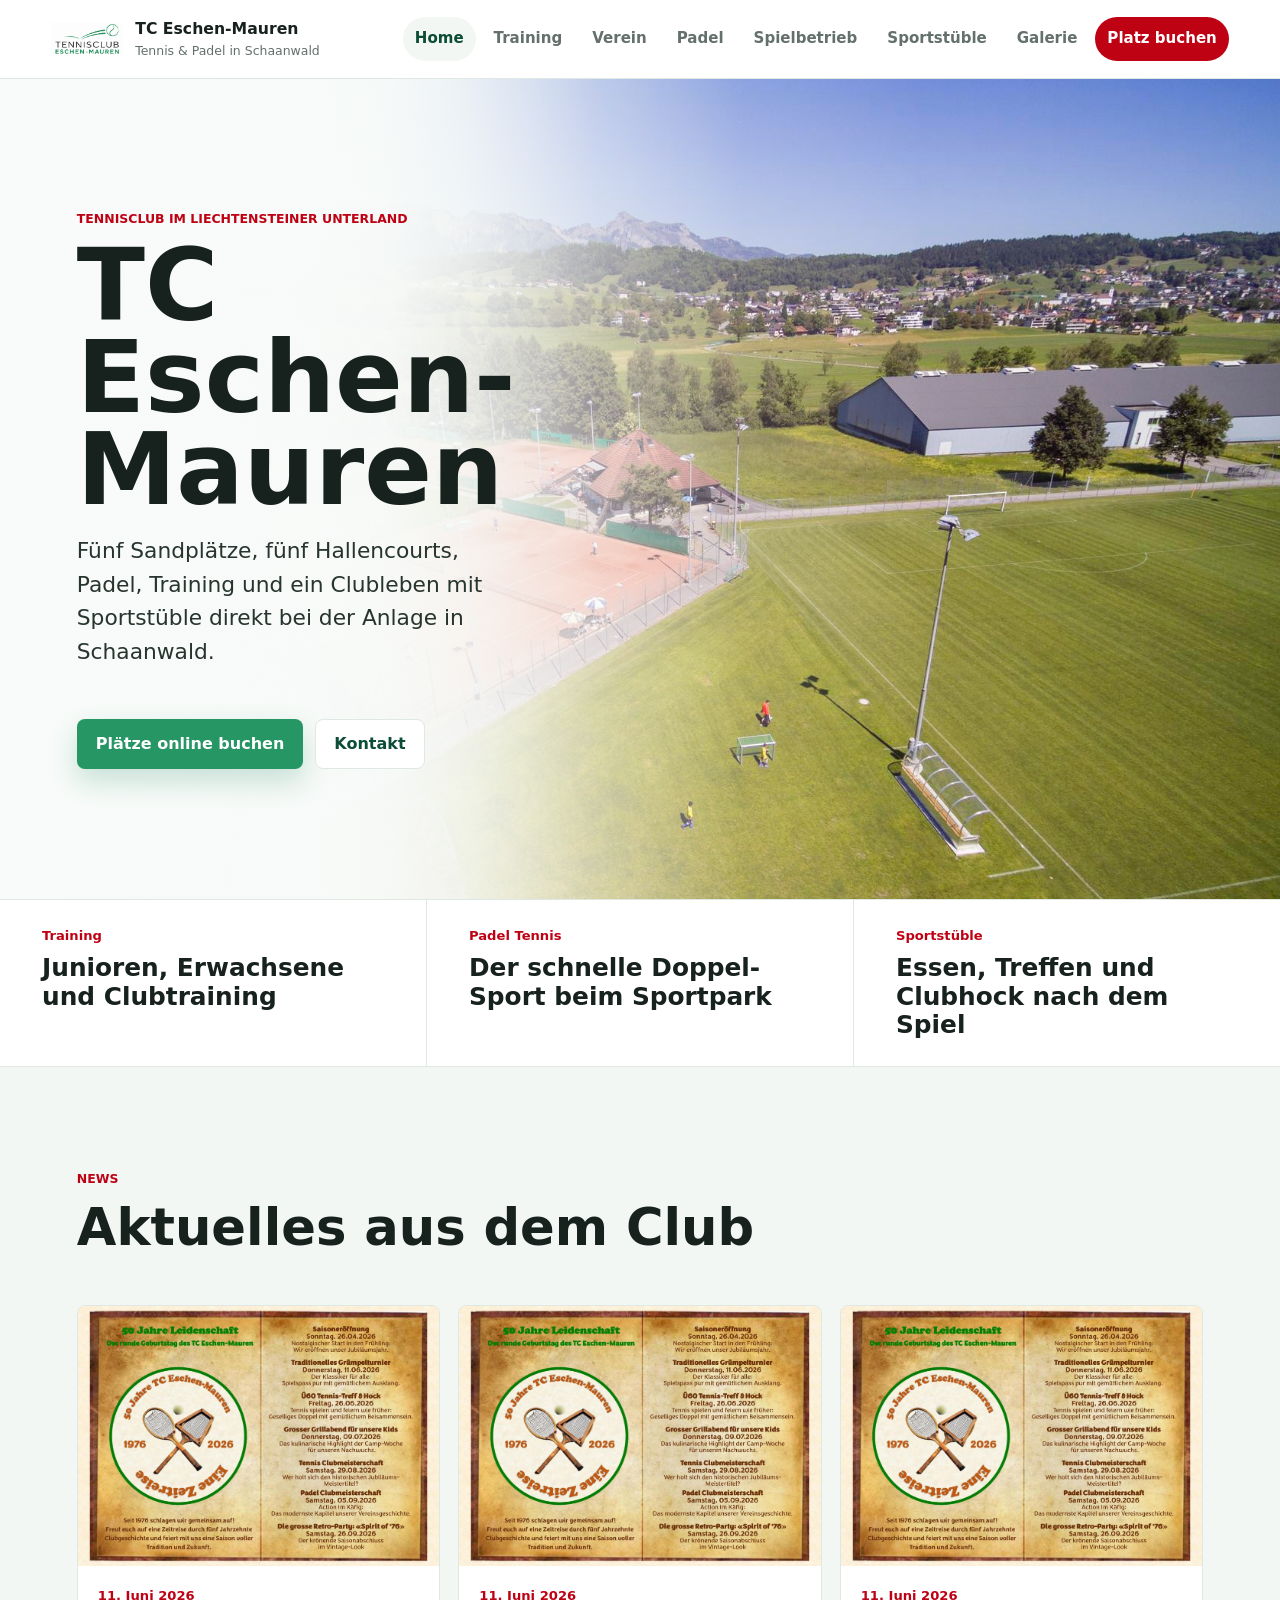
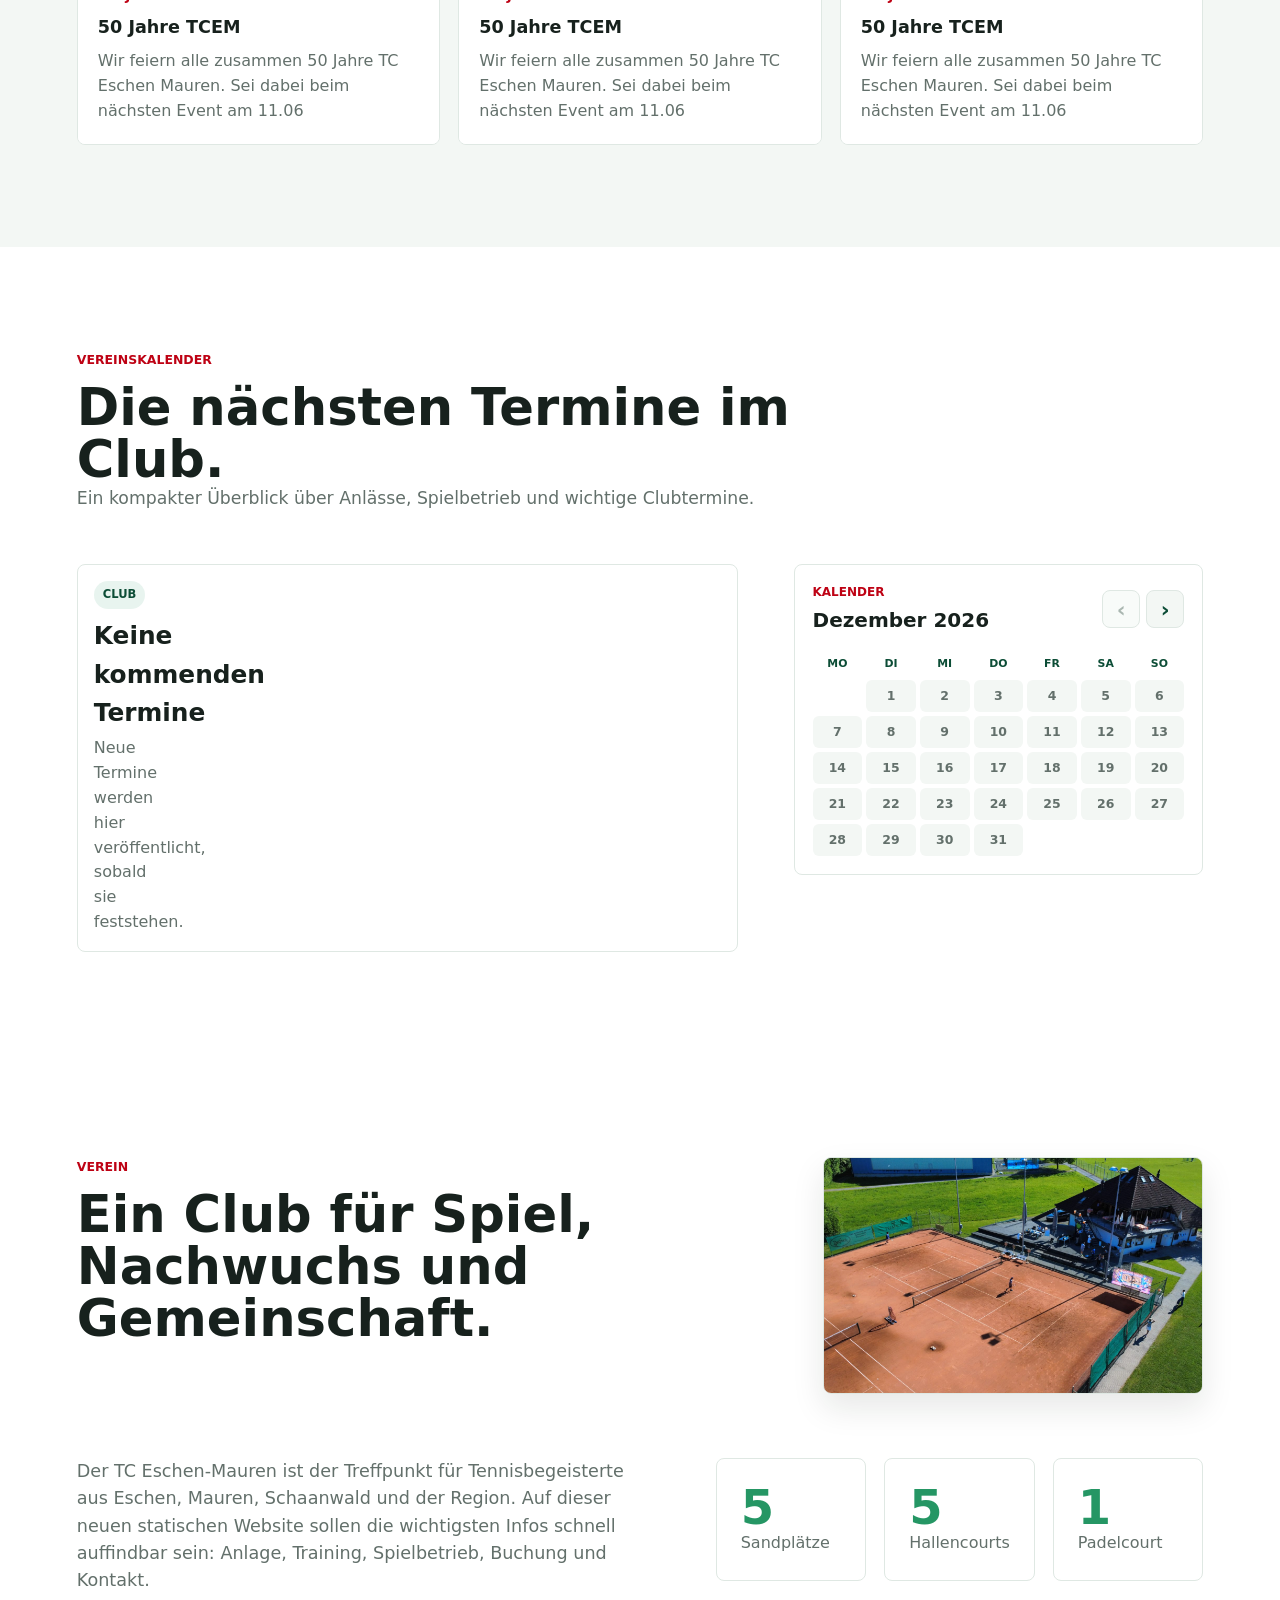
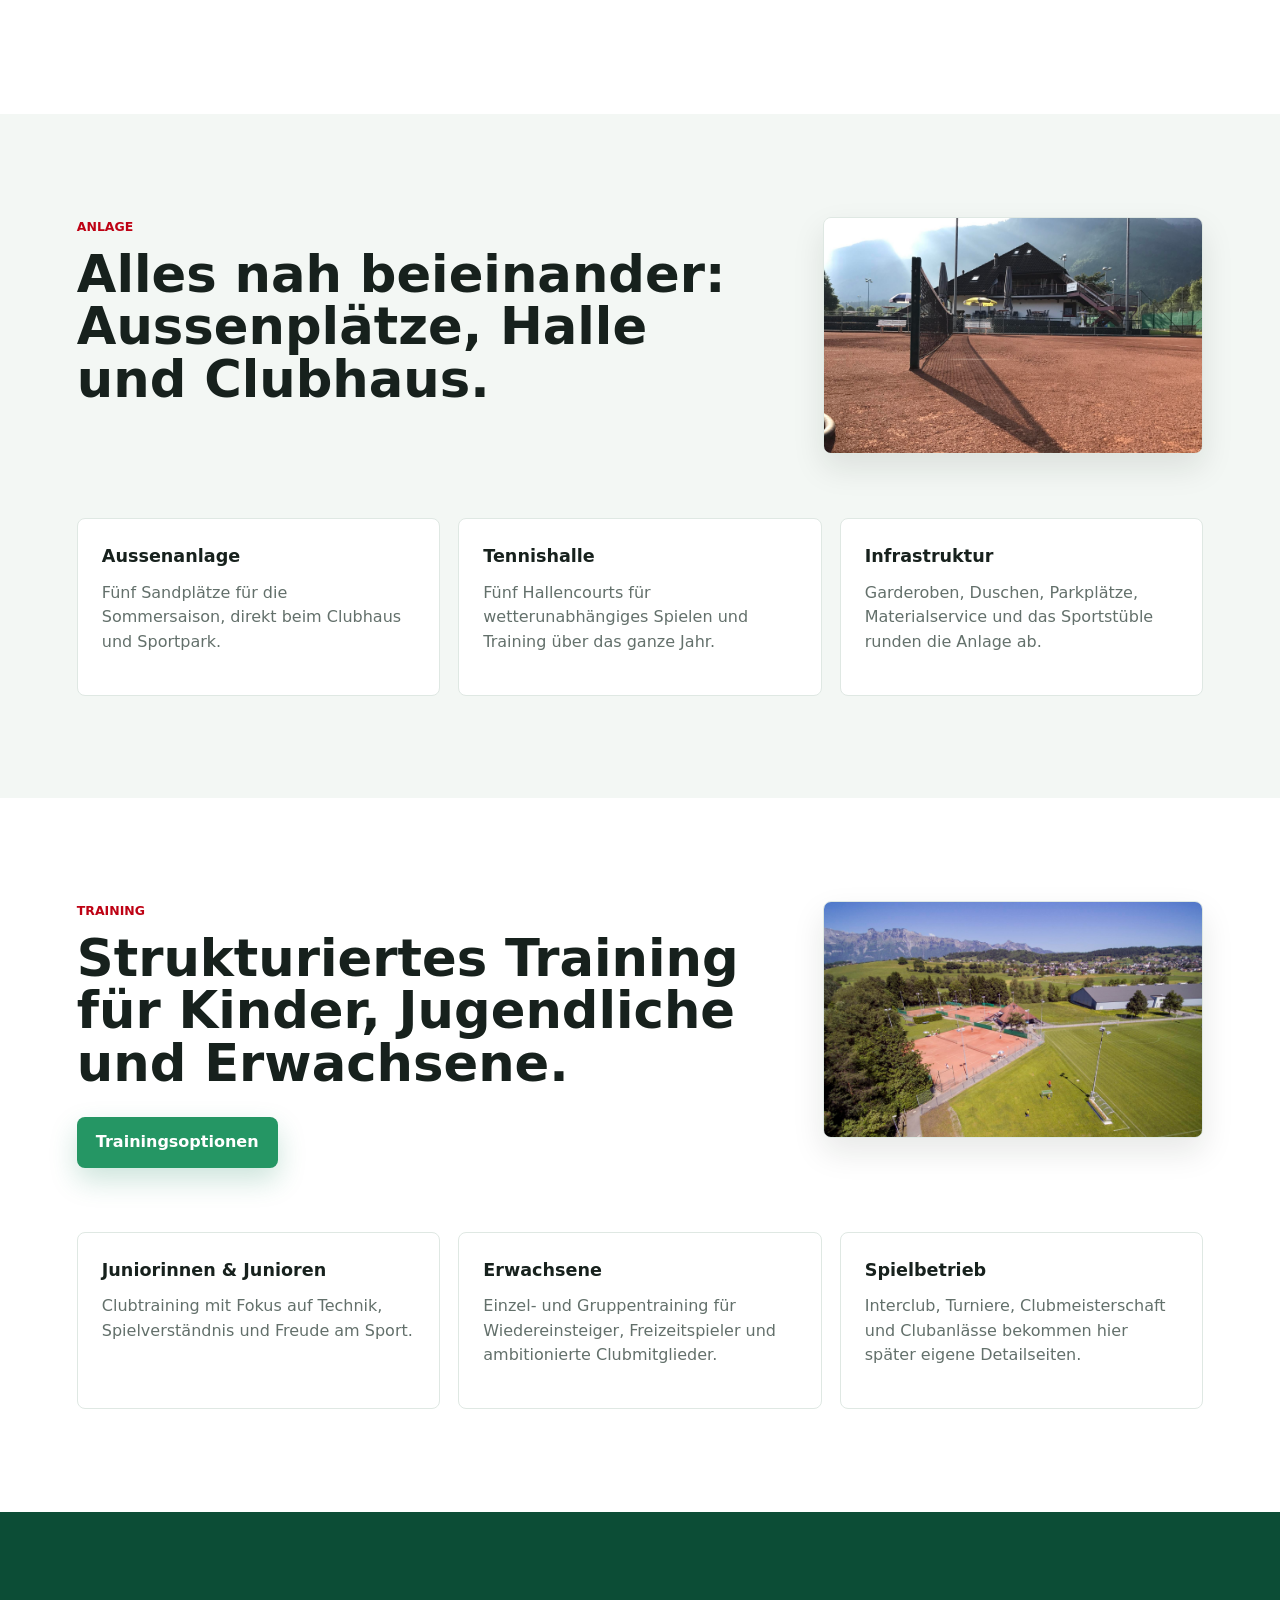
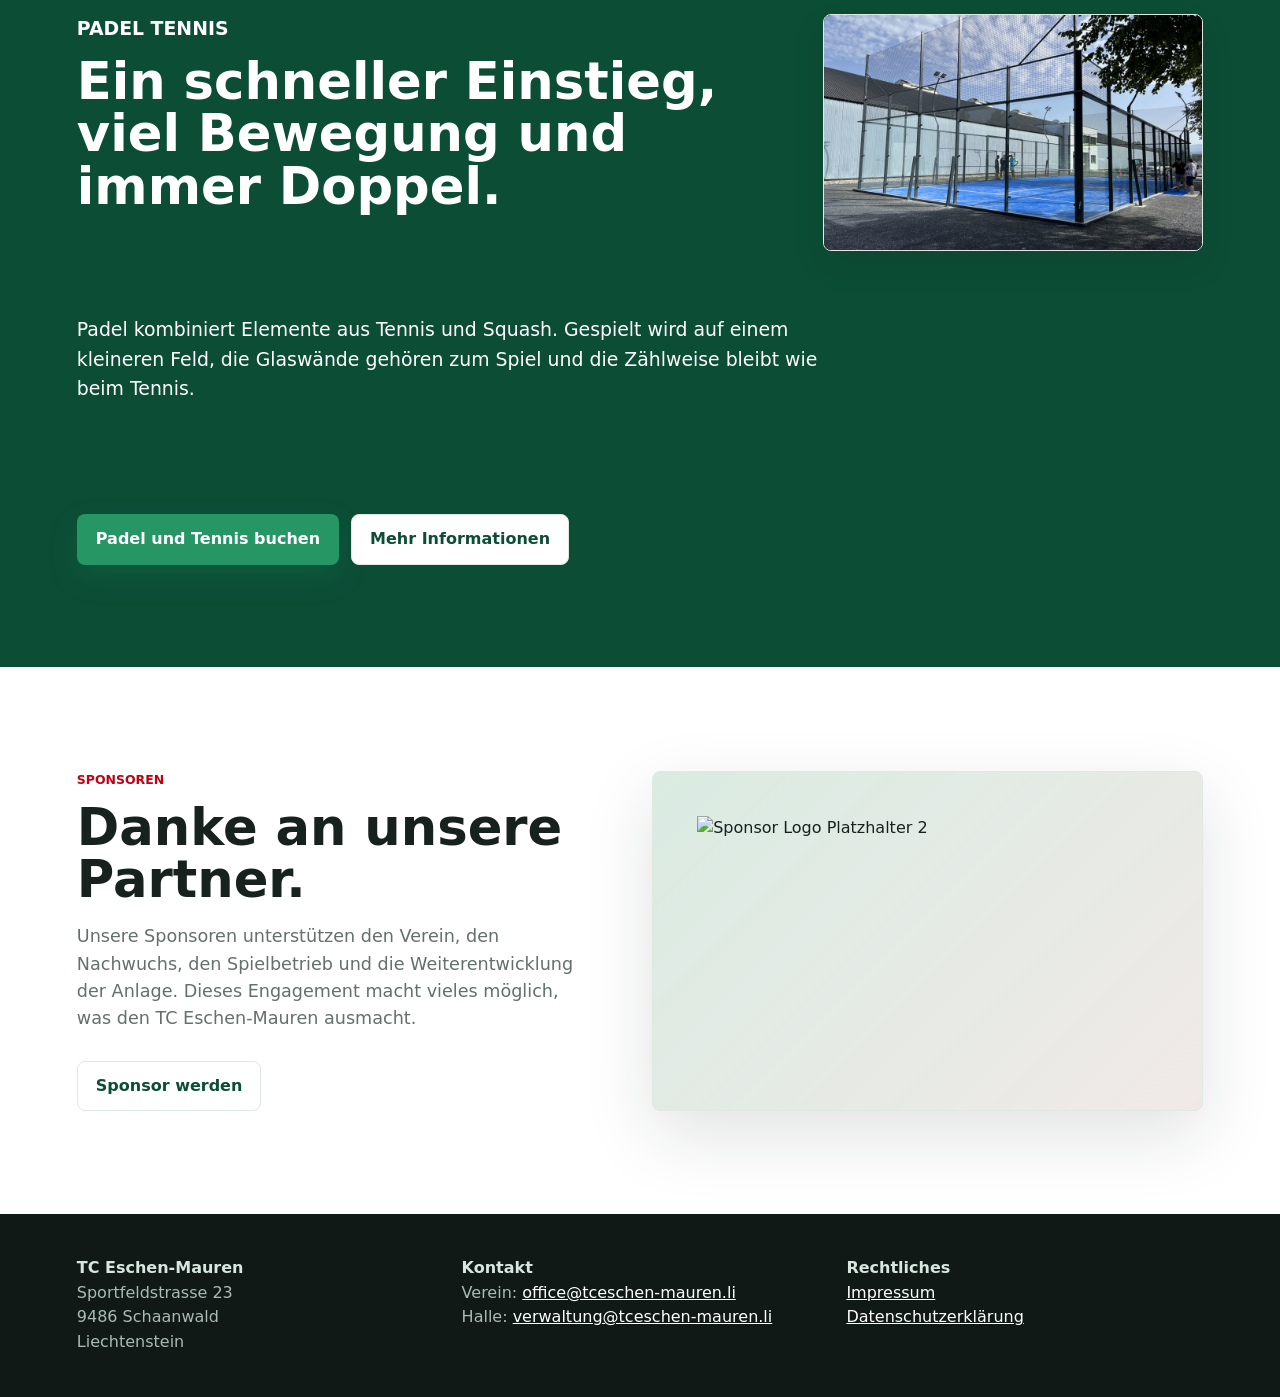
==== commit 398e823f: "WIP" ====
--- a/index.html
+++ b/index.html
@@ -5,7 +5,7 @@
   <meta name="viewport" content="width=device-width, initial-scale=1.0" />
   <meta name="description" content="TC Eschen-Mauren: Tennis, Padel, Training und Sportstüble in Schaanwald." />
   <title>TC Eschen-Mauren</title>
-  <link rel="stylesheet" href="styles.css?v=20260623-1" />
+  <link rel="stylesheet" href="styles.css?v=20260707-2" />
 </head>
 <body>
   <div data-include="site-header" data-active="home"></div>
@@ -264,6 +264,6 @@
   <div data-include="site-footer"></div>
 
   <script src="js/includes.js?v=20260621-1" defer></script>
-  <script src="js/script.js?v=20260621-5" defer></script>
+  <script src="js/script.js?v=20260707-2" defer></script>
 </body>
 </html>
--- a/styles.css
+++ b/styles.css
@@ -1196,6 +1196,7 @@
 }
 
 .news-card {
+  position: relative;
   overflow: hidden;
   background: #fff;
   border: 1px solid var(--line);
@@ -1203,11 +1204,19 @@
 }
 
 .news-card img {
+  position: relative;
+  z-index: 1;
+  display: block;
   width: 100%;
   height: clamp(180px, 22vw, 260px);
   object-fit: cover;
   cursor: zoom-in;
-  transition: transform 180ms ease;
+  opacity: 0;
+  transition: opacity 220ms ease, transform 180ms ease;
+}
+
+.news-card img.is-loaded {
+  opacity: 1;
 }
 
 .news-card:hover img {
@@ -1215,7 +1224,10 @@
 }
 
 .news-card-content {
+  position: relative;
+  z-index: 1;
   padding: 20px;
+  background: #fff;
 }
 
 .news-card time {
@@ -1710,16 +1722,52 @@
   cursor: zoom-in;
 }
 
+.news-card::before,
+.gallery-item::before {
+  position: absolute;
+  inset: 0;
+  z-index: 0;
+  background:
+    linear-gradient(100deg, transparent 28%, rgba(255, 255, 255, 0.62) 44%, transparent 60%),
+    linear-gradient(135deg, rgba(37, 150, 100, 0.12), rgba(190, 2, 20, 0.06)),
+    var(--soft);
+  background-size: 220% 100%, 100% 100%, 100% 100%;
+  content: "";
+  animation: image-loading 1.15s ease-in-out infinite;
+  pointer-events: none;
+}
+
+.news-card:has(img.is-loaded)::before,
+.gallery-item:has(img.is-loaded)::before {
+  opacity: 0;
+  animation: none;
+}
+
+.news-card:has(img.has-error)::before,
+.gallery-item:has(img.has-error)::before {
+  background:
+    linear-gradient(135deg, rgba(190, 2, 20, 0.1), rgba(16, 25, 22, 0.05)),
+    var(--soft);
+  animation: none;
+}
+
 .gallery-item.is-hidden,
 .gallery-item[hidden] {
   display: none !important;
 }
 
 .gallery-item img {
+  position: relative;
+  z-index: 1;
   width: 100%;
   height: 100%;
   object-fit: cover;
-  transition: transform 220ms ease, filter 220ms ease;
+  opacity: 0;
+  transition: opacity 220ms ease, transform 220ms ease, filter 220ms ease;
+}
+
+.gallery-item img.is-loaded {
+  opacity: 1;
 }
 
 .gallery-caption {
@@ -1727,12 +1775,23 @@
   right: 12px;
   bottom: 12px;
   left: 12px;
+  z-index: 2;
   padding: 10px 12px;
   color: #fff;
   background: rgba(16, 25, 22, 0.72);
   border-radius: 8px;
   font-weight: 800;
   text-align: left;
+}
+
+@keyframes image-loading {
+  from {
+    background-position: 160% 0, 0 0, 0 0;
+  }
+
+  to {
+    background-position: -60% 0, 0 0, 0 0;
+  }
 }
 
 .gallery-item:hover img,
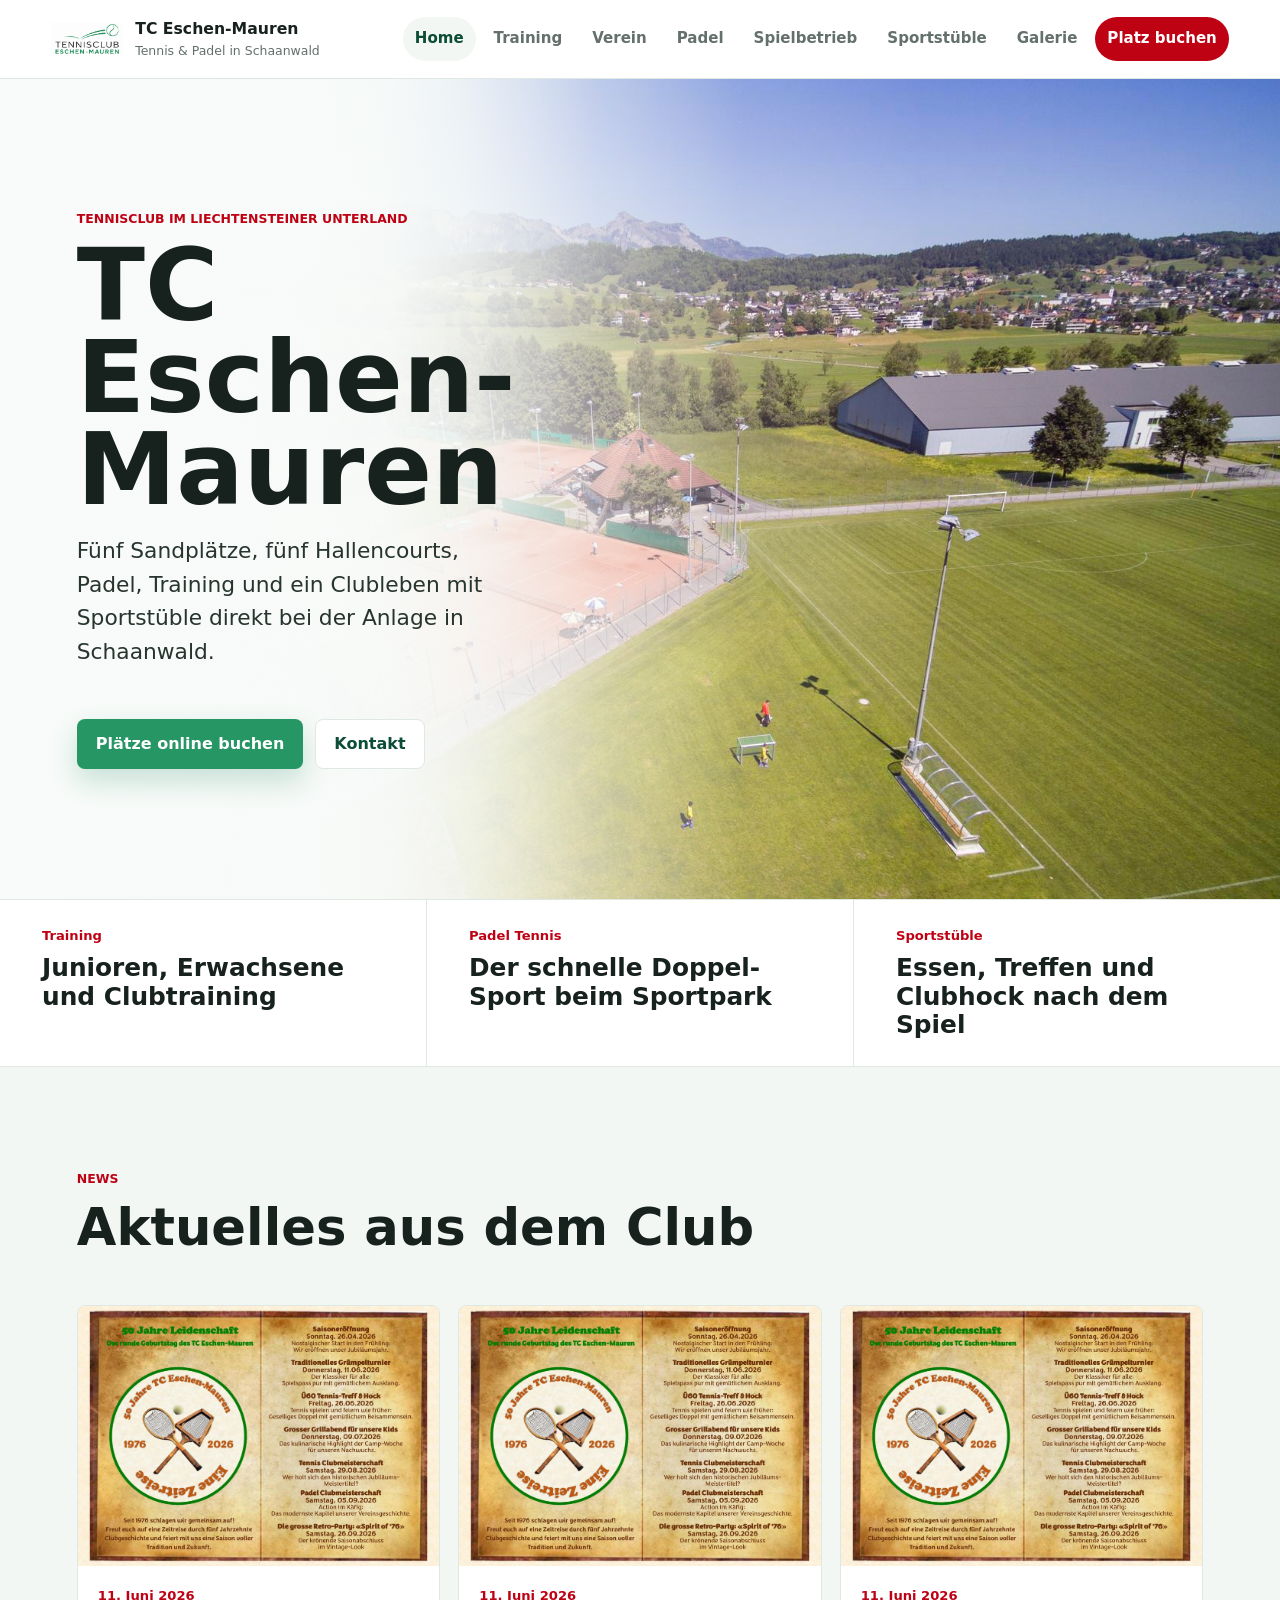
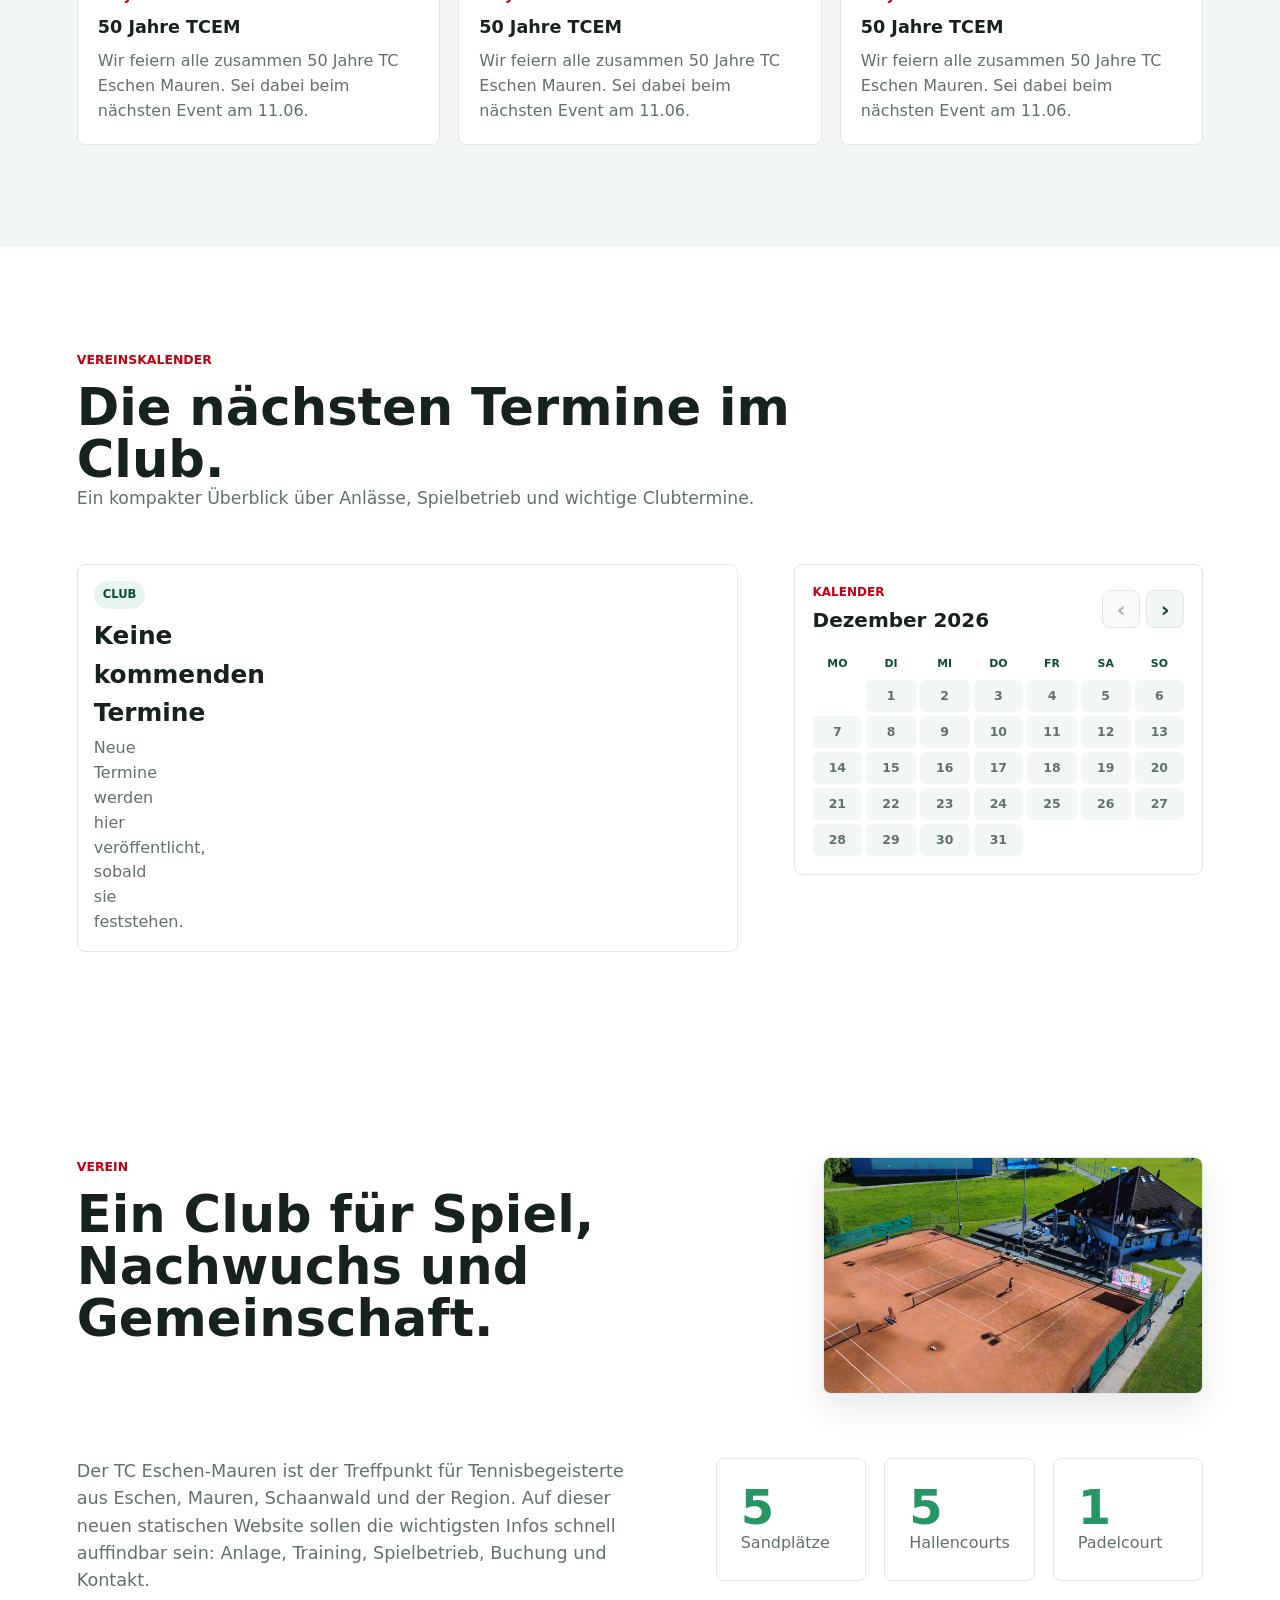
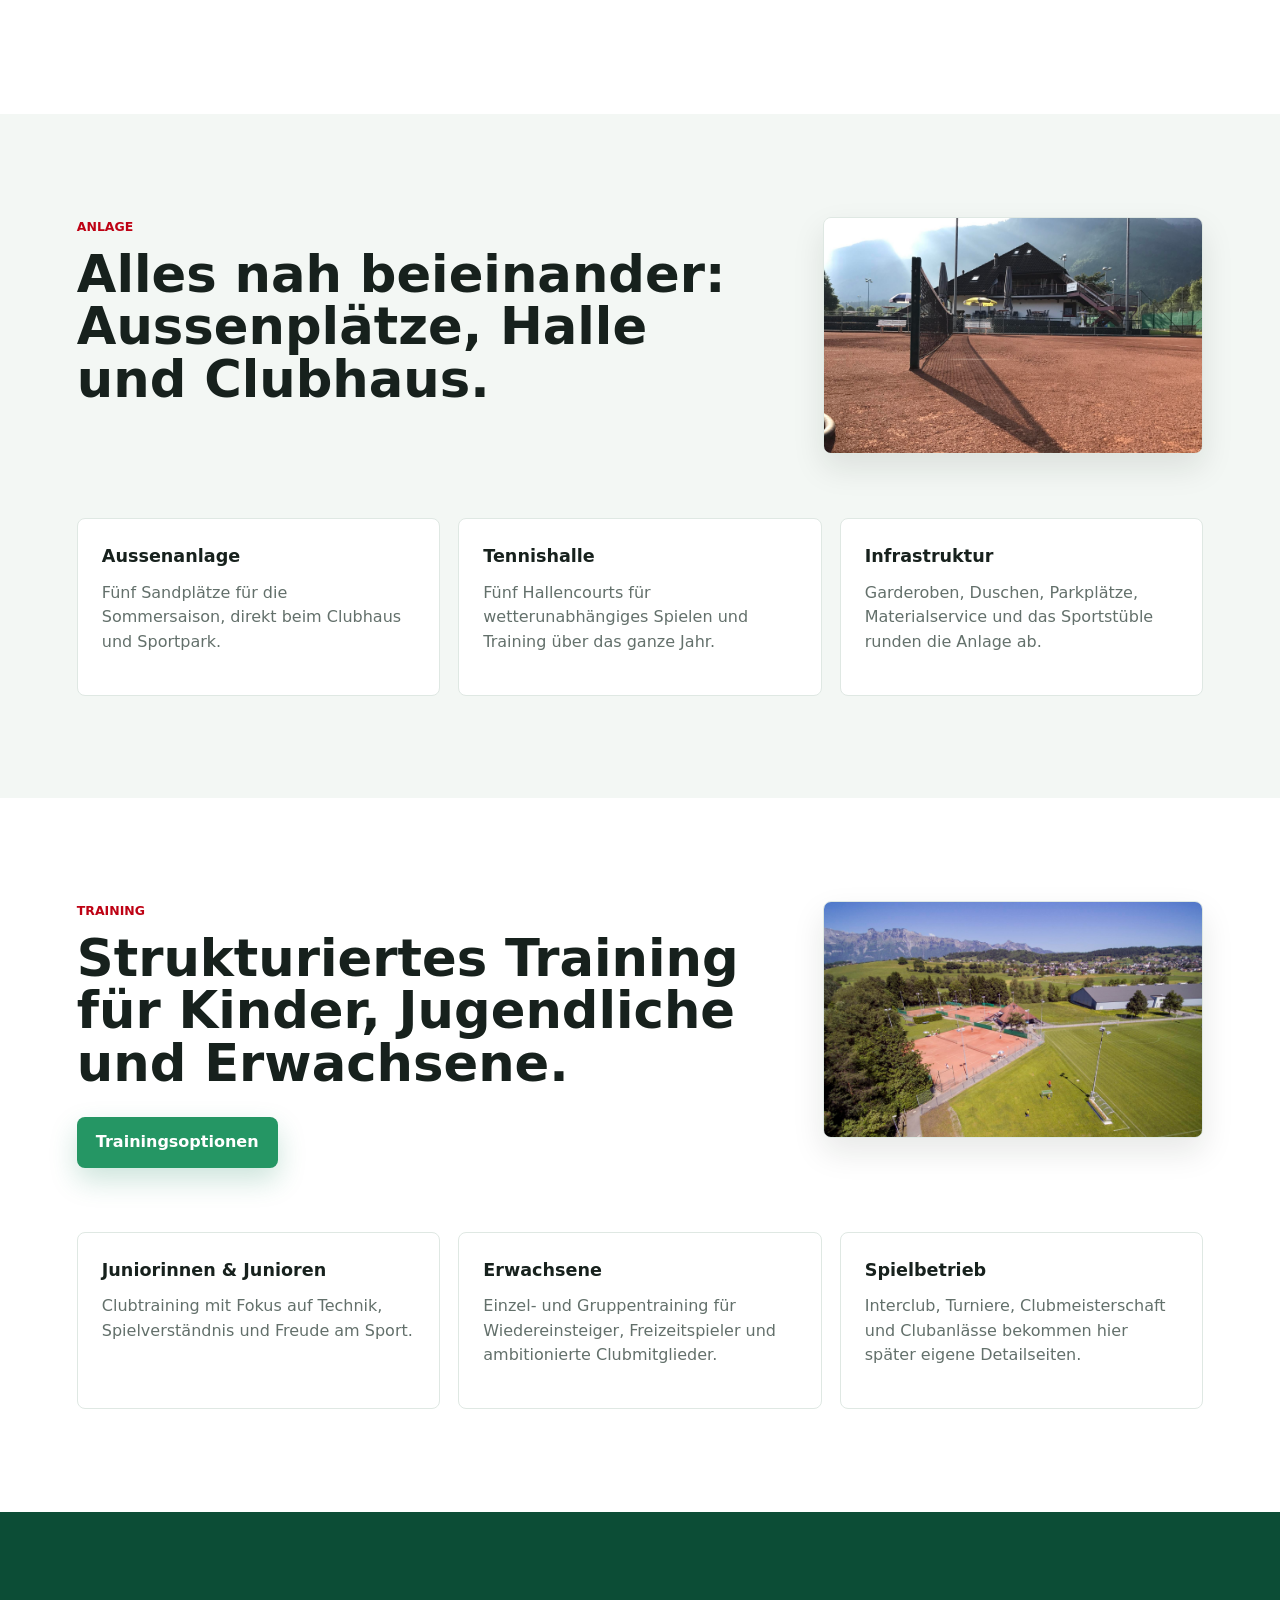
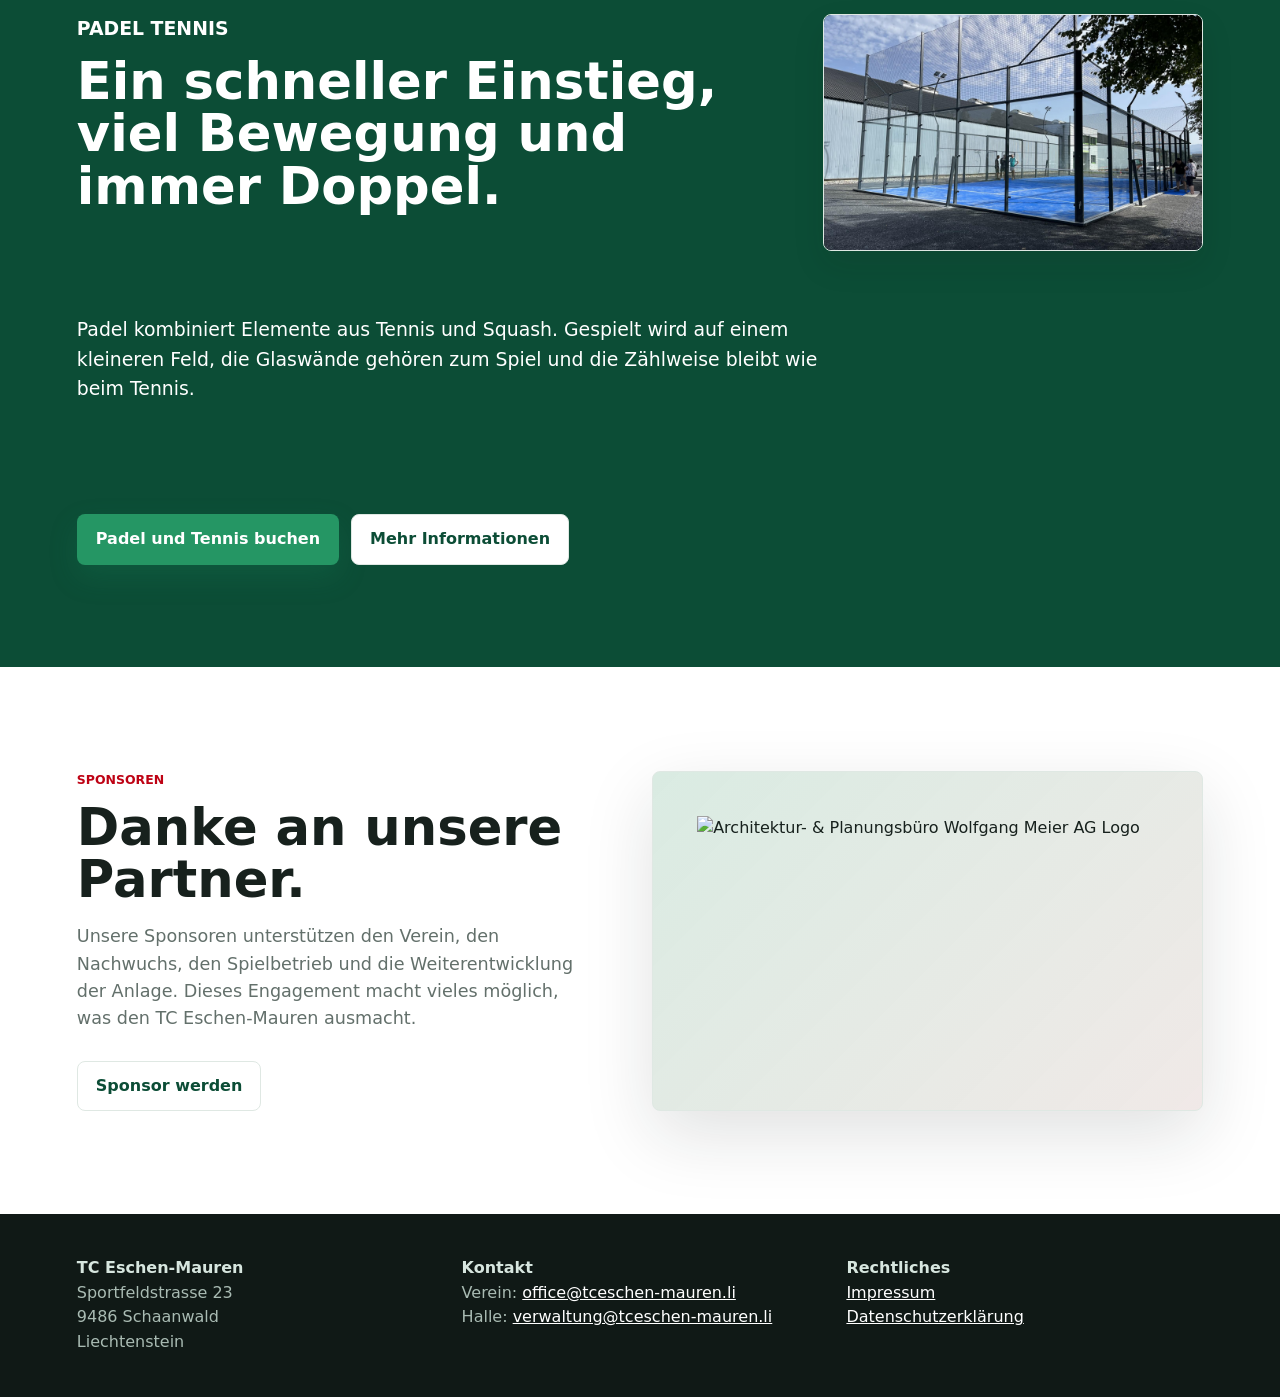
==== commit 118880a5: "Change to data driven setup" ====
--- a/index.html
+++ b/index.html
@@ -5,7 +5,8 @@
   <meta name="viewport" content="width=device-width, initial-scale=1.0" />
   <meta name="description" content="TC Eschen-Mauren: Tennis, Padel, Training und Sportstüble in Schaanwald." />
   <title>TC Eschen-Mauren</title>
-  <link rel="stylesheet" href="styles.css?v=20260707-2" />
+  <link rel="stylesheet" href="styles.css?v=20260712-1" />
+  <link rel="icon" type="image/png" href="assets/logos/alternate_logo.png" />
 </head>
 <body>
   <div data-include="site-header" data-active="home"></div>
@@ -47,34 +48,7 @@
         <h2>Aktuelles aus dem Club</h2>
       </div>
 
-      <div class="news-grid">
-        <article class="news-card">
-          <img src="assets/news/50-years.png" alt="50 Jahre TCEM" />
-          <div class="news-card-content">
-            <time datetime="2026-06-11">11. Juni 2026</time>
-            <h3>50 Jahre TCEM</h3>
-            <p>Wir feiern alle zusammen 50 Jahre TC Eschen Mauren. Sei dabei beim nächsten Event am 11.06</p>
-          </div>
-        </article>
-
-        <article class="news-card">
-          <img src="assets/news/50-years.png" alt="50 Jahre TCEM" />
-          <div class="news-card-content">
-            <time datetime="2026-06-11">11. Juni 2026</time>
-            <h3>50 Jahre TCEM</h3>
-            <p>Wir feiern alle zusammen 50 Jahre TC Eschen Mauren. Sei dabei beim nächsten Event am 11.06</p>
-          </div>
-        </article>
-
-        <article class="news-card">
-          <img src="assets/news/50-years.png" alt="50 Jahre TCEM" />
-          <div class="news-card-content">
-            <time datetime="2026-06-11">11. Juni 2026</time>
-            <h3>50 Jahre TCEM</h3>
-            <p>Wir feiern alle zusammen 50 Jahre TC Eschen Mauren. Sei dabei beim nächsten Event am 11.06</p>
-          </div>
-        </article>
-      </div>
+      <div class="news-grid" data-news-grid></div>
     </section>
 
     <section class="section" id="vereinskalender">
@@ -85,13 +59,6 @@
       </div>
 
       <div class="club-calendar-layout">
-        <div class="calendar-data" aria-hidden="true">
-          <div data-club-event data-date="2026-06-27" data-type="club" data-title="Clubabend" data-description="Gemeinsamer Abend im Sportstüble nach dem Spiel."></div>
-          <div data-club-event data-date="2026-07-04" data-type="match" data-title="Interclub Heimrunde" data-description="Heimspiele auf der Aussenanlage in Schaanwald."></div>
-          <div data-club-event data-date="2026-07-18" data-type="junior" data-title="Junioren Nachmittag" data-description="Training, Spiele und gemeinsamer Abschluss für den Nachwuchs."></div>
-          <div data-club-event data-date="2026-08-22" data-type="event" data-title="Sommerfest" data-description="Clubanlass für Mitglieder, Familien und Freunde des Vereins."></div>
-        </div>
-
         <div>
           <div class="club-calendar" data-calendar-events aria-label="Vereinskalender Termine"></div>
           <button class="calendar-more-button" type="button" data-calendar-toggle hidden>Weitere Termine anzeigen</button>
@@ -232,31 +199,7 @@
           <a class="button secondary" href="mailto:office@tceschen-mauren.li">Sponsor werden</a>
         </div>
 
-        <div class="sponsor-rotator" aria-label="Sponsoren Logos">
-          <img class="is-active" src="assets/sponsors/Architektur--Planungsbüro-Wolfgang-Meier-AG.jpg" alt="Sponsor Logo Platzhalter 2" />
-          <img src="assets/sponsors/Argus-Sicherheitsdienst-AG.jpeg" alt="Sponsor Logo Platzhalter 3" />
-          <img src="assets/sponsors/Basler-Versicherungen.jpg" alt="Sponsor Logo Platzhalter 4" />
-          <img src="assets/sponsors/Bauer-Maler-und-Gipser-Anstalt.jpg" alt="Sponsor Logo Platzhalter 5" />
-          <img src="assets/sponsors/Brauerei-Schützengarten-AG.png" alt="Sponsor Logo Platzhalter 1" />
-          <img src="assets/sponsors/BTA-Batliner-Thomas-Anstalt.jpg" alt="Sponsor Logo Platzhalter 1" />
-          <img src="assets/sponsors/Der-Hausmeister-AG.jpg" alt="Sponsor Logo Platzhalter 1" />
-          <img src="assets/sponsors/Gregor-Ott-AG.jpg" alt="Sponsor Logo Platzhalter 1" />
-          <img src="assets/sponsors/HSW-AG.jpg" alt="Sponsor Logo Platzhalter 1" />
-          <img src="assets/sponsors/Inter-Inkasso-AG-1.jpg" alt="Sponsor Logo Platzhalter 1" />
-          <img src="assets/sponsors/jubilaeum-marxer-f12-green.jpg" alt="Sponsor Logo Platzhalter 1" />
-          <img src="assets/sponsors/LLB-AG.png" alt="Sponsor Logo Platzhalter 1" />
-          <img src="assets/sponsors/Marxer-Gastrochem-AG.png" alt="Sponsor Logo Platzhalter 1" />
-          <img src="assets/sponsors/Meier-Getraenke-AG.jpeg" alt="Sponsor Logo Platzhalter 1" />
-          <img src="assets/sponsors/Mueller-AG.jpg" alt="Sponsor Logo Platzhalter 1" />
-          <img src="assets/sponsors/Peter-Kieber-und-Koch-Anstalt(1).jpg" alt="Sponsor Logo Platzhalter 1" />
-          <img src="assets/sponsors/Ritter-Weine-Logo-Vorlage.jpg" alt="Sponsor Logo Platzhalter 1" />
-          <img src="assets/sponsors/Sponsoring-Defibrillator-2.png" alt="Sponsor Logo Platzhalter 1" />
-          <img src="assets/sponsors/Thyssen-Krupp-Presta-AG.jpg" alt="Sponsor Logo Platzhalter 1" />
-          <img src="assets/sponsors/Tremaco.jpg" alt="Sponsor Logo Platzhalter 1" />
-          <img src="assets/sponsors/TV-Com-AG.png" alt="Sponsor Logo Platzhalter 1" />
-
-
-        </div>
+        <div class="sponsor-rotator" data-sponsor-rotator aria-label="Sponsoren Logos"></div>
       </div>
     </section>
   </main>
@@ -264,6 +207,9 @@
   <div data-include="site-footer"></div>
 
   <script src="js/includes.js?v=20260621-1" defer></script>
-  <script src="js/script.js?v=20260707-2" defer></script>
+  <script src="js/news-data.js?v=20260712-1" defer></script>
+  <script src="js/events-data.js?v=20260712-1" defer></script>
+  <script src="js/sponsors-data.js?v=20260712-1" defer></script>
+  <script src="js/script.js?v=20260712-8" defer></script>
 </body>
 </html>
--- a/styles.css
+++ b/styles.css
@@ -1262,12 +1262,25 @@
   display: flex;
 }
 
-.image-lightbox img {
+.image-lightbox img,
+.image-lightbox video {
   max-width: min(1100px, 94vw);
   max-height: 86vh;
   border-radius: 8px;
   box-shadow: var(--shadow);
   object-fit: contain;
+}
+
+.image-lightbox img,
+.image-lightbox video,
+.image-lightbox.is-image video,
+.image-lightbox.is-video img {
+  display: none;
+}
+
+.image-lightbox.is-image img,
+.image-lightbox.is-video video {
+  display: block;
 }
 
 .image-lightbox button {
@@ -1738,13 +1751,15 @@
 }
 
 .news-card:has(img.is-loaded)::before,
-.gallery-item:has(img.is-loaded)::before {
+.gallery-item:has(img.is-loaded)::before,
+.gallery-item:has(video.is-loaded)::before {
   opacity: 0;
   animation: none;
 }
 
 .news-card:has(img.has-error)::before,
-.gallery-item:has(img.has-error)::before {
+.gallery-item:has(img.has-error)::before,
+.gallery-item:has(video.has-error)::before {
   background:
     linear-gradient(135deg, rgba(190, 2, 20, 0.1), rgba(16, 25, 22, 0.05)),
     var(--soft);
@@ -1756,7 +1771,8 @@
   display: none !important;
 }
 
-.gallery-item img {
+.gallery-item img,
+.gallery-item video {
   position: relative;
   z-index: 1;
   width: 100%;
@@ -1766,7 +1782,8 @@
   transition: opacity 220ms ease, transform 220ms ease, filter 220ms ease;
 }
 
-.gallery-item img.is-loaded {
+.gallery-item img.is-loaded,
+.gallery-item video.is-loaded {
   opacity: 1;
 }
 
@@ -1795,7 +1812,9 @@
 }
 
 .gallery-item:hover img,
-.gallery-item:focus-visible img {
+.gallery-item:hover video,
+.gallery-item:focus-visible img,
+.gallery-item:focus-visible video {
   transform: scale(1.04);
   filter: brightness(0.92);
 }
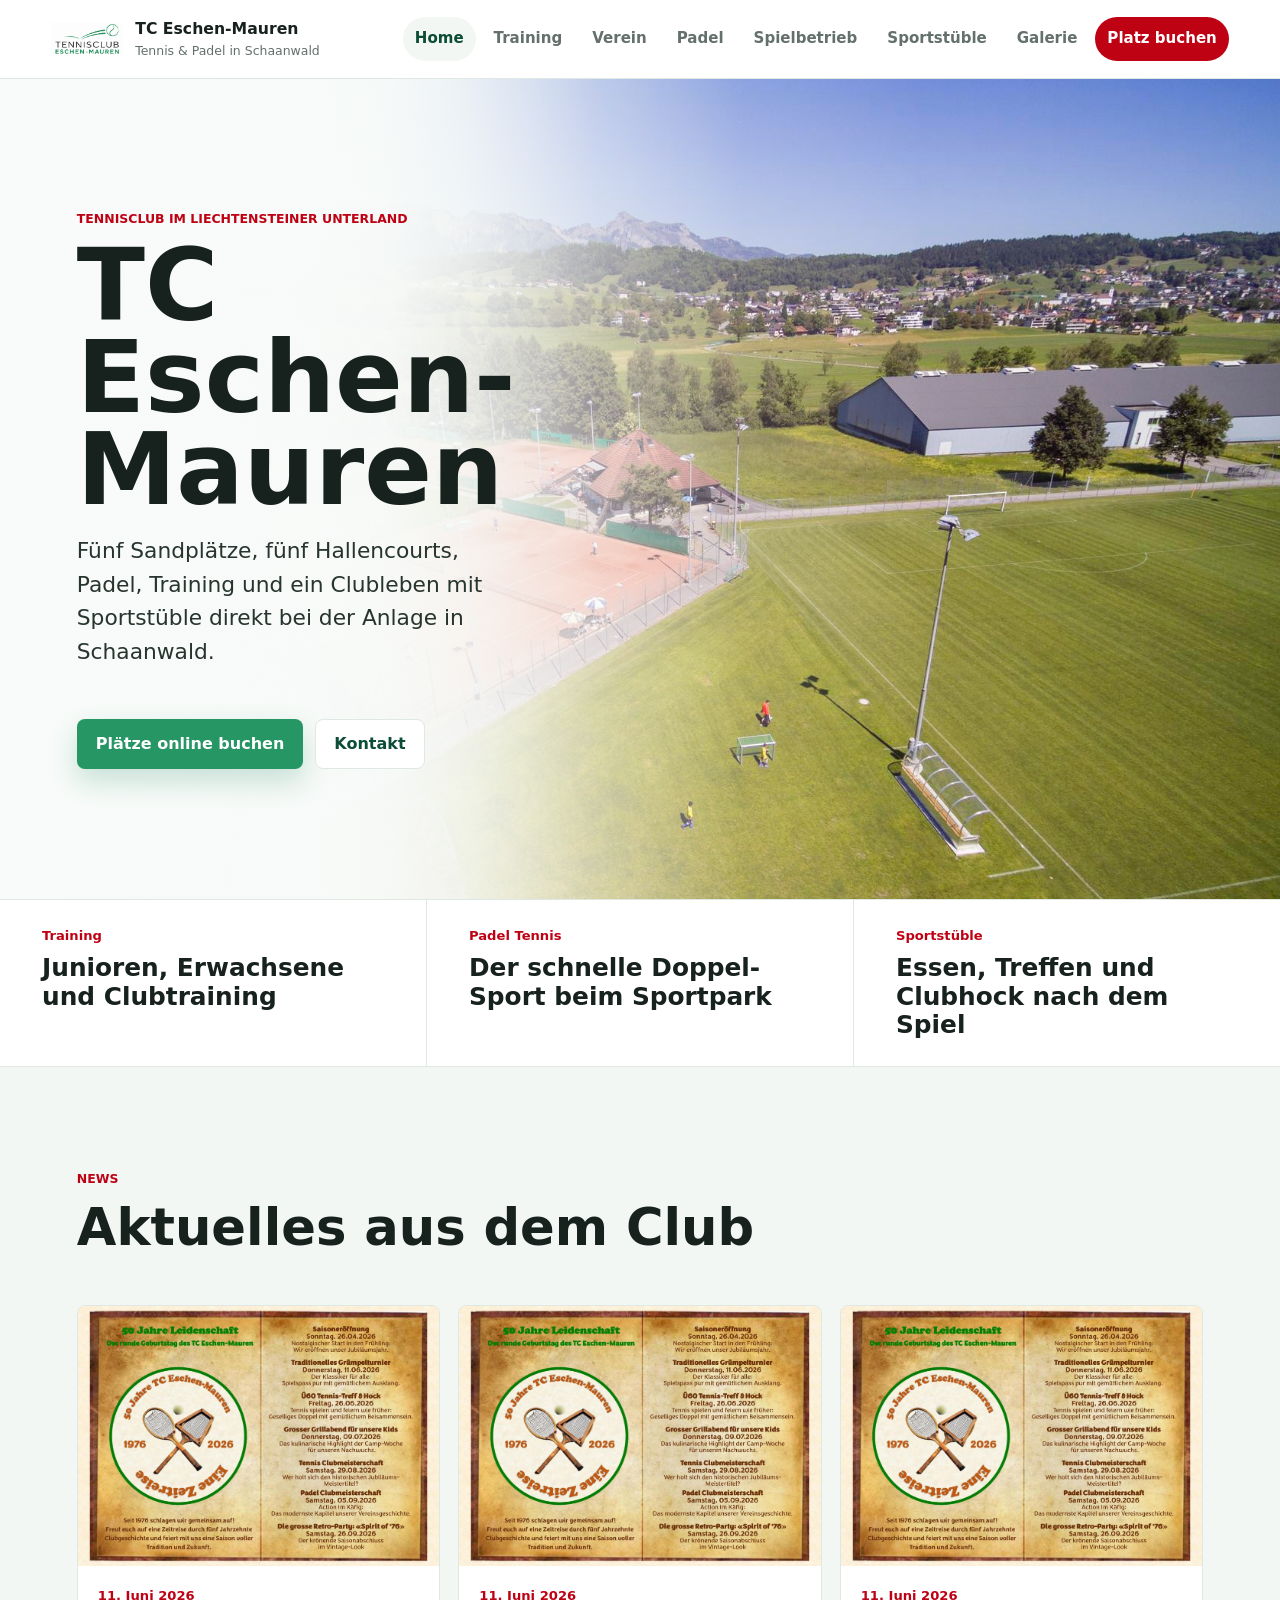
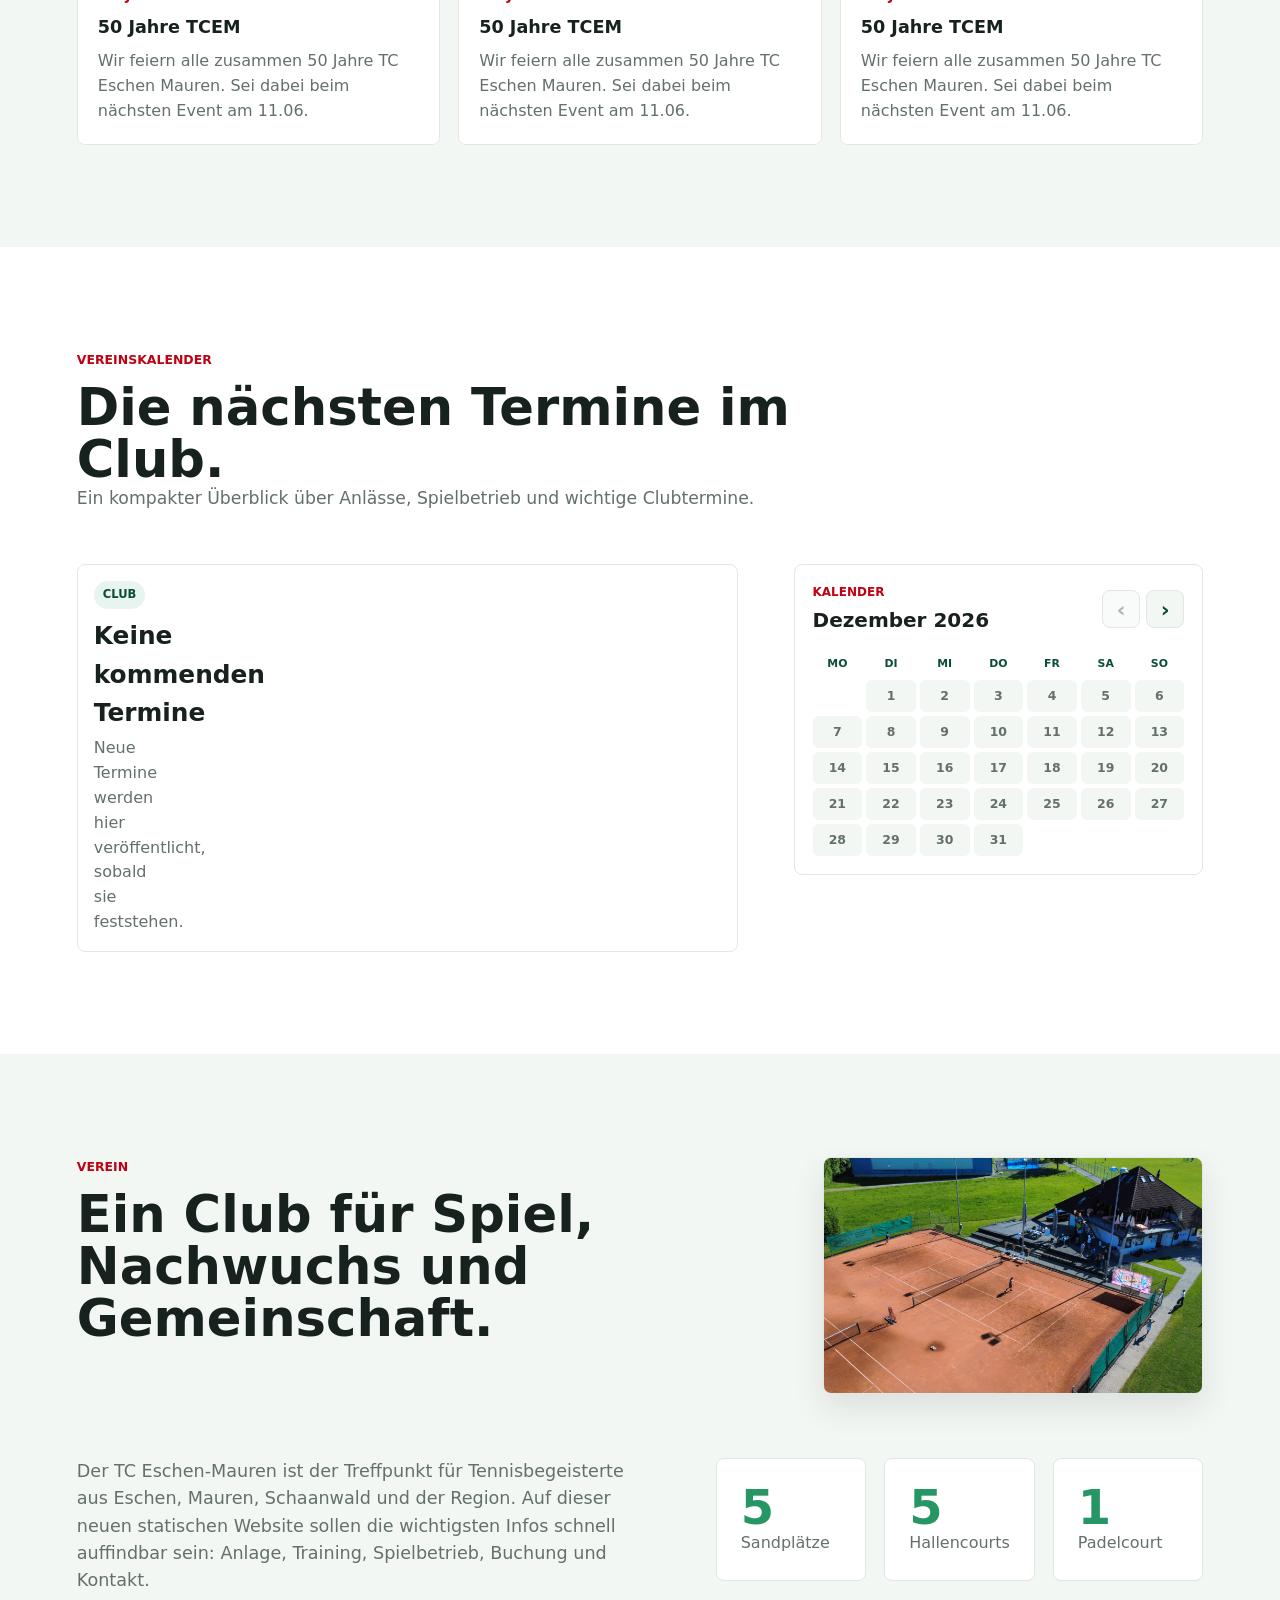
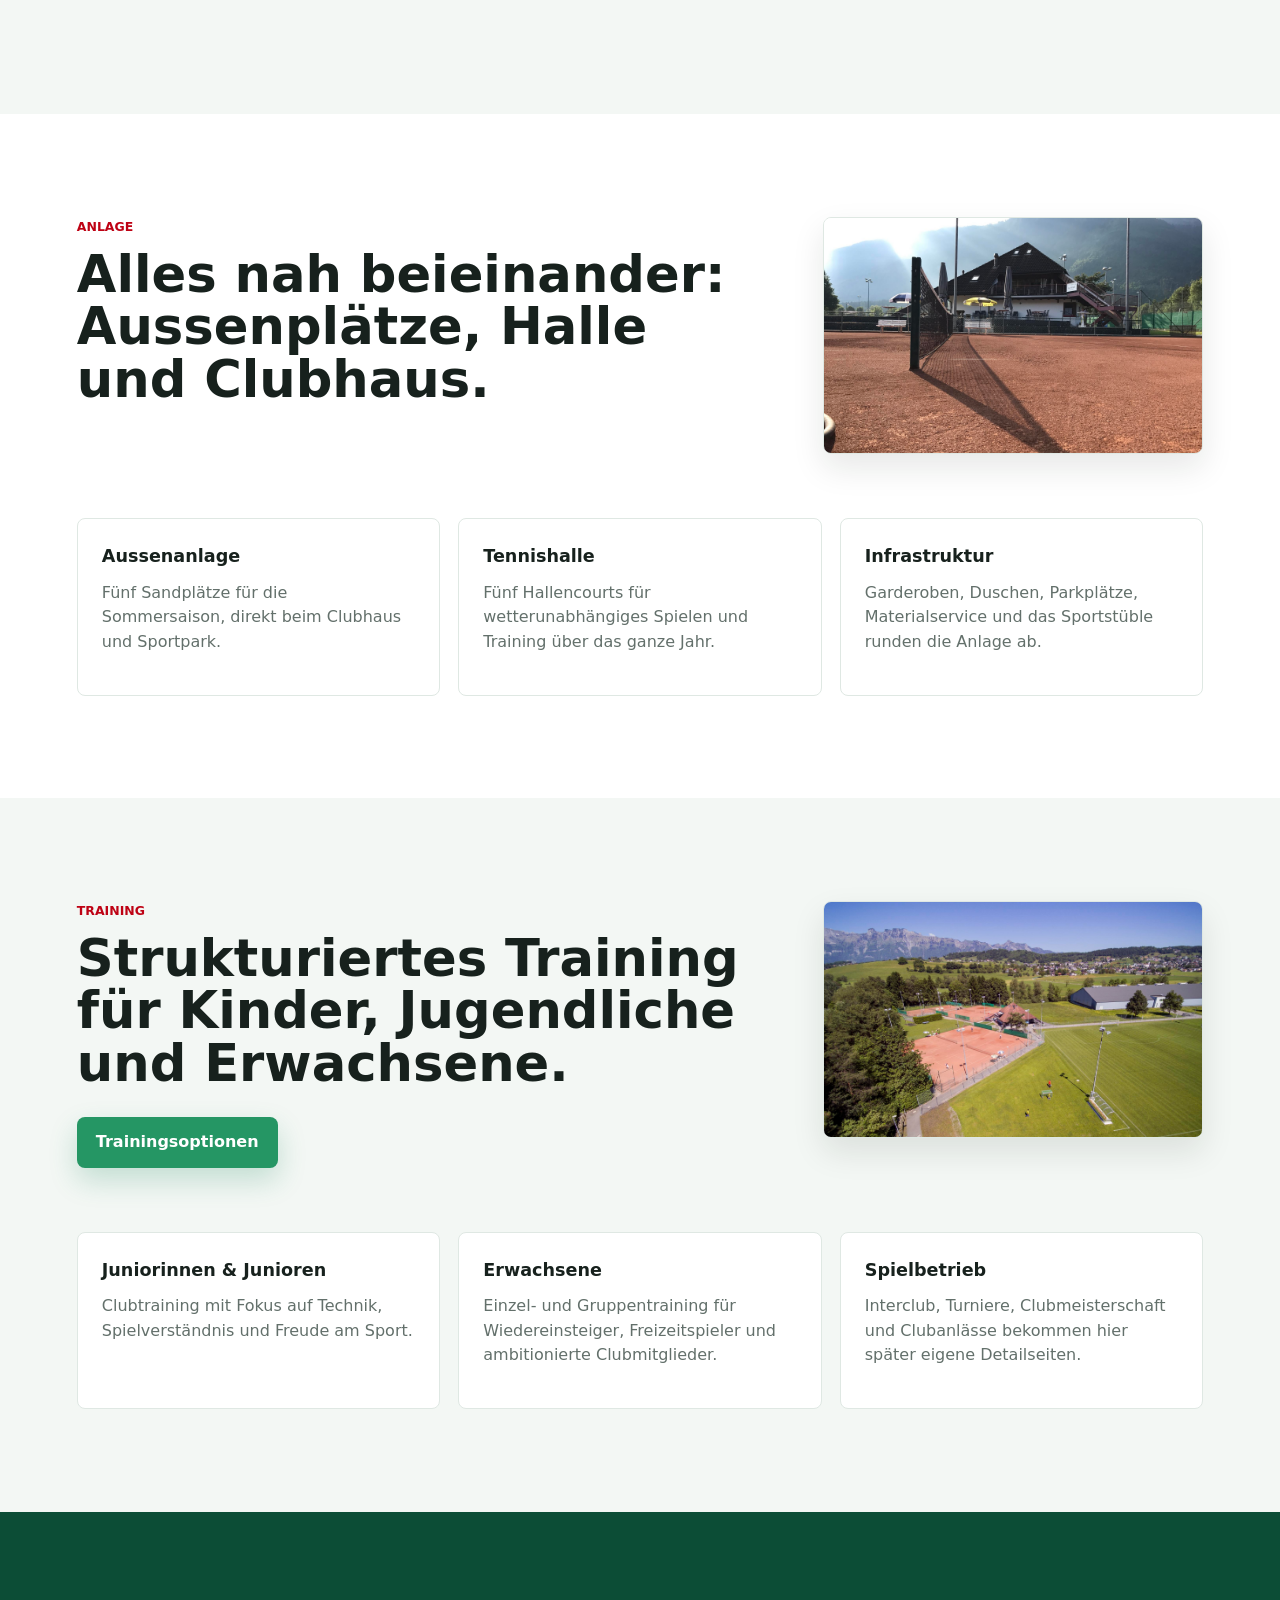
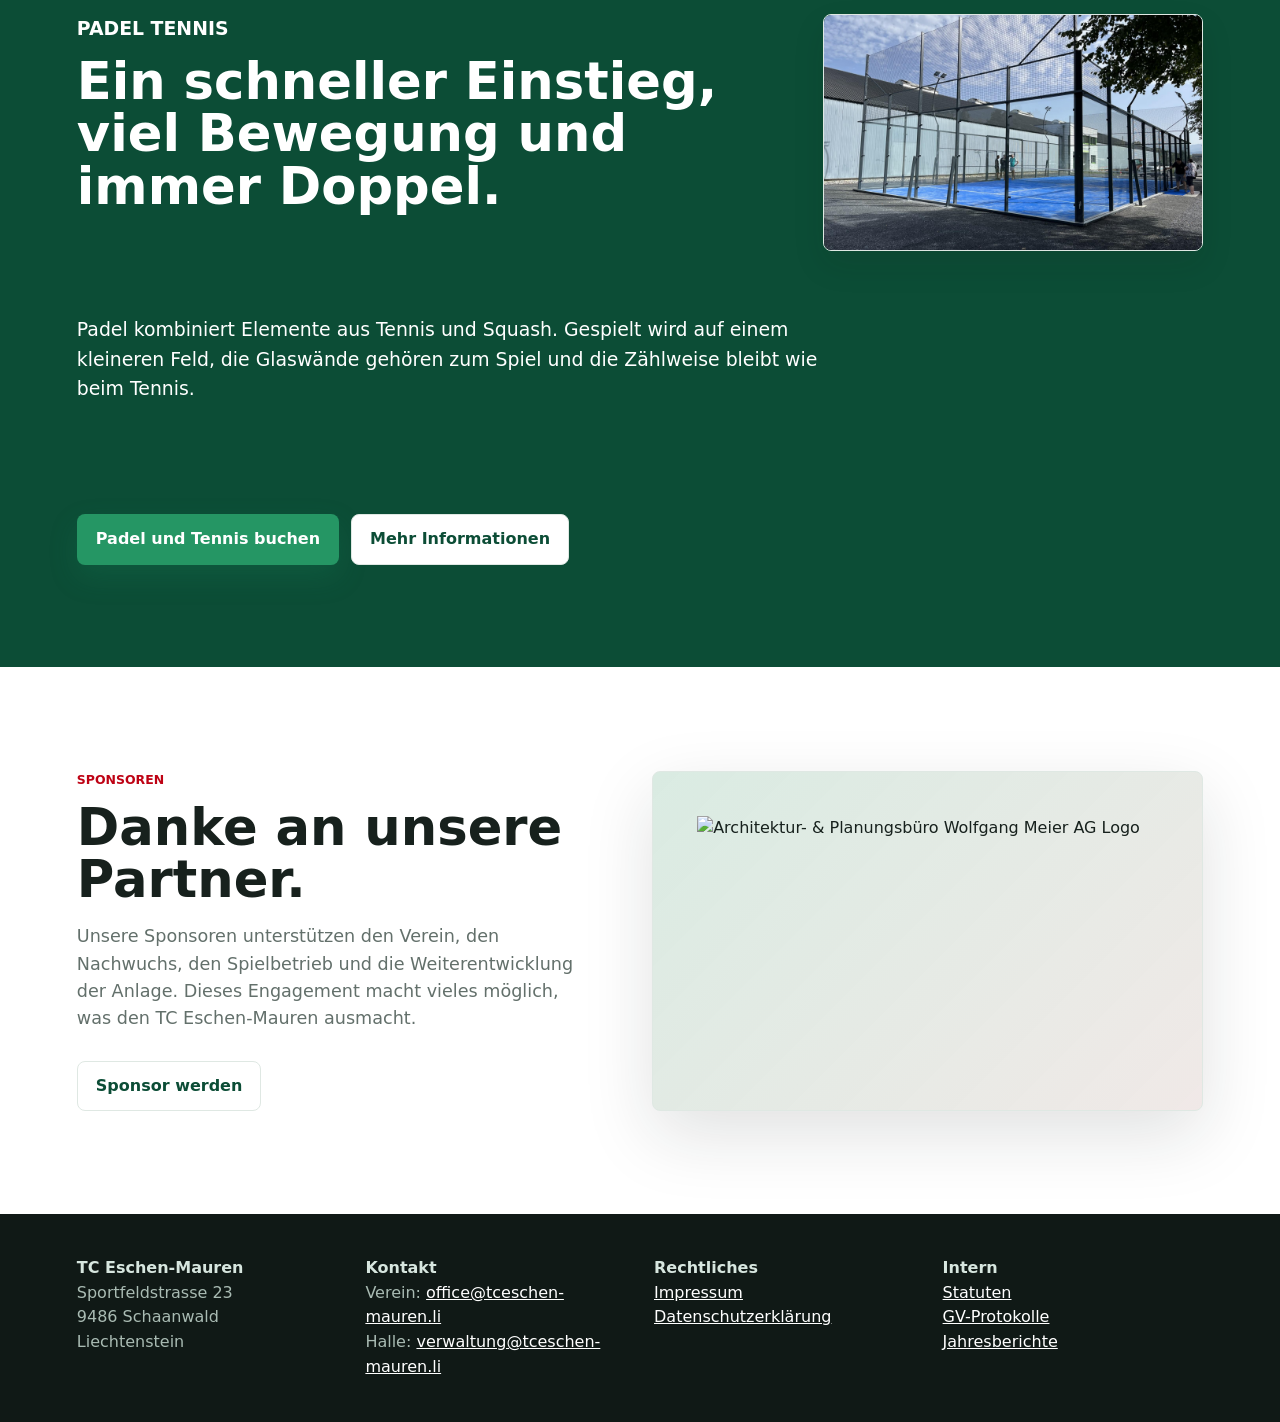
==== commit 7b46f86f: "ADD actual data and jahresberichte" ====
--- a/index.html
+++ b/index.html
@@ -81,7 +81,7 @@
       </div>
     </section>
 
-    <section class="section" id="verein">
+    <section class="section muted" id="verein">
       <div class="section-with-image">
         <div>
           <div class="section-heading">
@@ -112,7 +112,7 @@
       </div>
     </section>
 
-    <section class="section muted" id="plaetze">
+    <section class="section" id="plaetze">
       <div class="section-with-image">
         <div>
           <div class="section-heading">
@@ -140,7 +140,7 @@
       </div>
     </section>
 
-    <section class="section" id="training">
+    <section class="section muted" id="training">
       <div class="section-with-image">
         <div>
           <div class="section-heading">
--- a/styles.css
+++ b/styles.css
@@ -533,7 +533,7 @@
 
 .site-footer {
   display: grid;
-  grid-template-columns: repeat(3, 1fr);
+  grid-template-columns: repeat(4, 1fr);
   gap: 28px;
   padding: 42px clamp(18px, 6vw, 84px);
   color: #d7e6df;
@@ -584,6 +584,52 @@
 .legal-content a {
   color: var(--green-dark);
   font-weight: 700;
+}
+
+.document-actions {
+  display: grid;
+  gap: 18px;
+}
+
+.document-login-note {
+  display: grid;
+  grid-template-columns: minmax(0, 1fr) auto;
+  gap: 20px;
+  align-items: center;
+  margin-bottom: 22px;
+  padding: 22px;
+  background: rgba(37, 150, 100, 0.09);
+  border: 1px solid rgba(37, 150, 100, 0.22);
+  border-radius: 8px;
+}
+
+.document-login-note h2 {
+  margin: 0 0 8px;
+  font-size: clamp(1.25rem, 2vw, 1.65rem);
+}
+
+.document-login-note p {
+  margin: 0;
+}
+
+.document-card {
+  display: grid;
+  grid-template-columns: minmax(0, 1fr) auto;
+  gap: 20px;
+  align-items: center;
+  padding: 22px;
+  background: var(--soft);
+  border: 1px solid var(--line);
+  border-radius: 8px;
+}
+
+.document-card h2 {
+  margin: 0 0 8px;
+  font-size: clamp(1.25rem, 2vw, 1.65rem);
+}
+
+.document-card p {
+  margin: 0;
 }
 
 .section-intro {
@@ -1131,7 +1177,9 @@
   }
 
   .team-card,
-  .team-card dl {
+  .team-card dl,
+  .document-login-note,
+  .document-card {
     grid-template-columns: 1fr;
   }
 
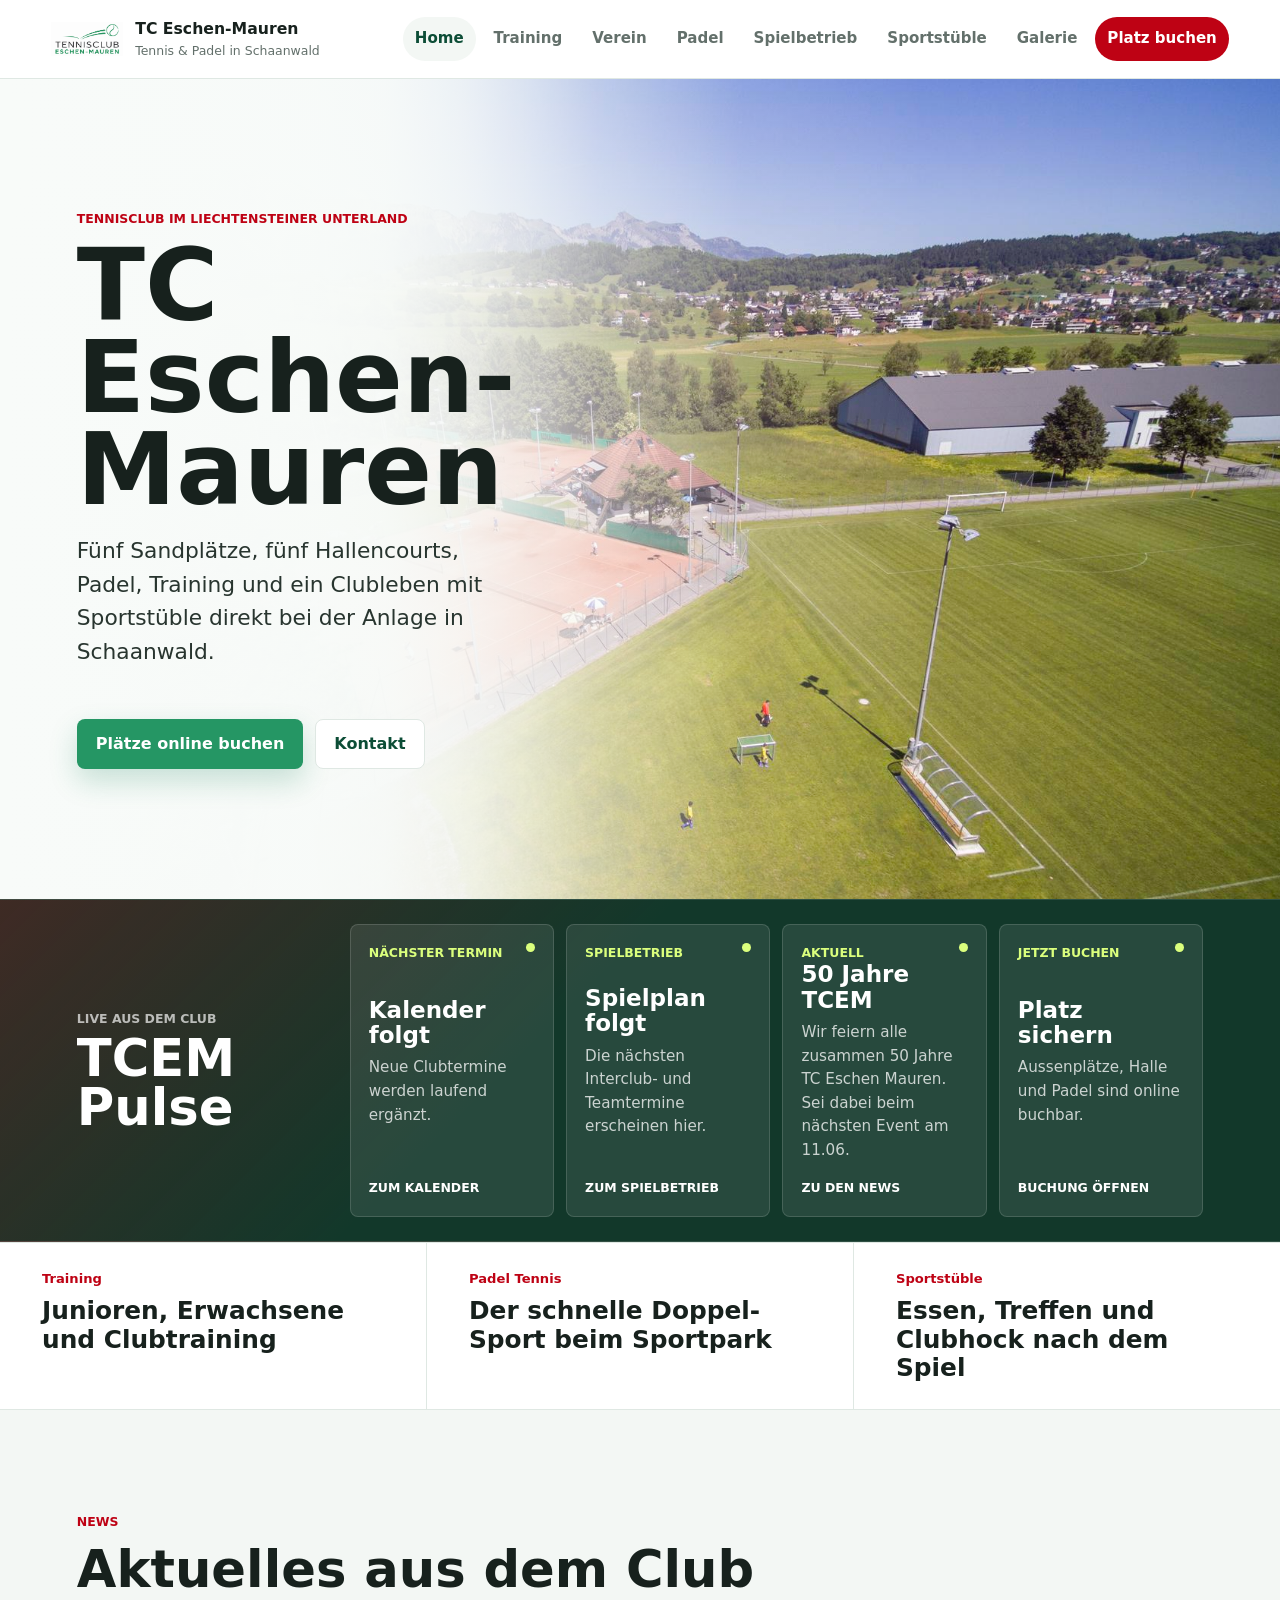
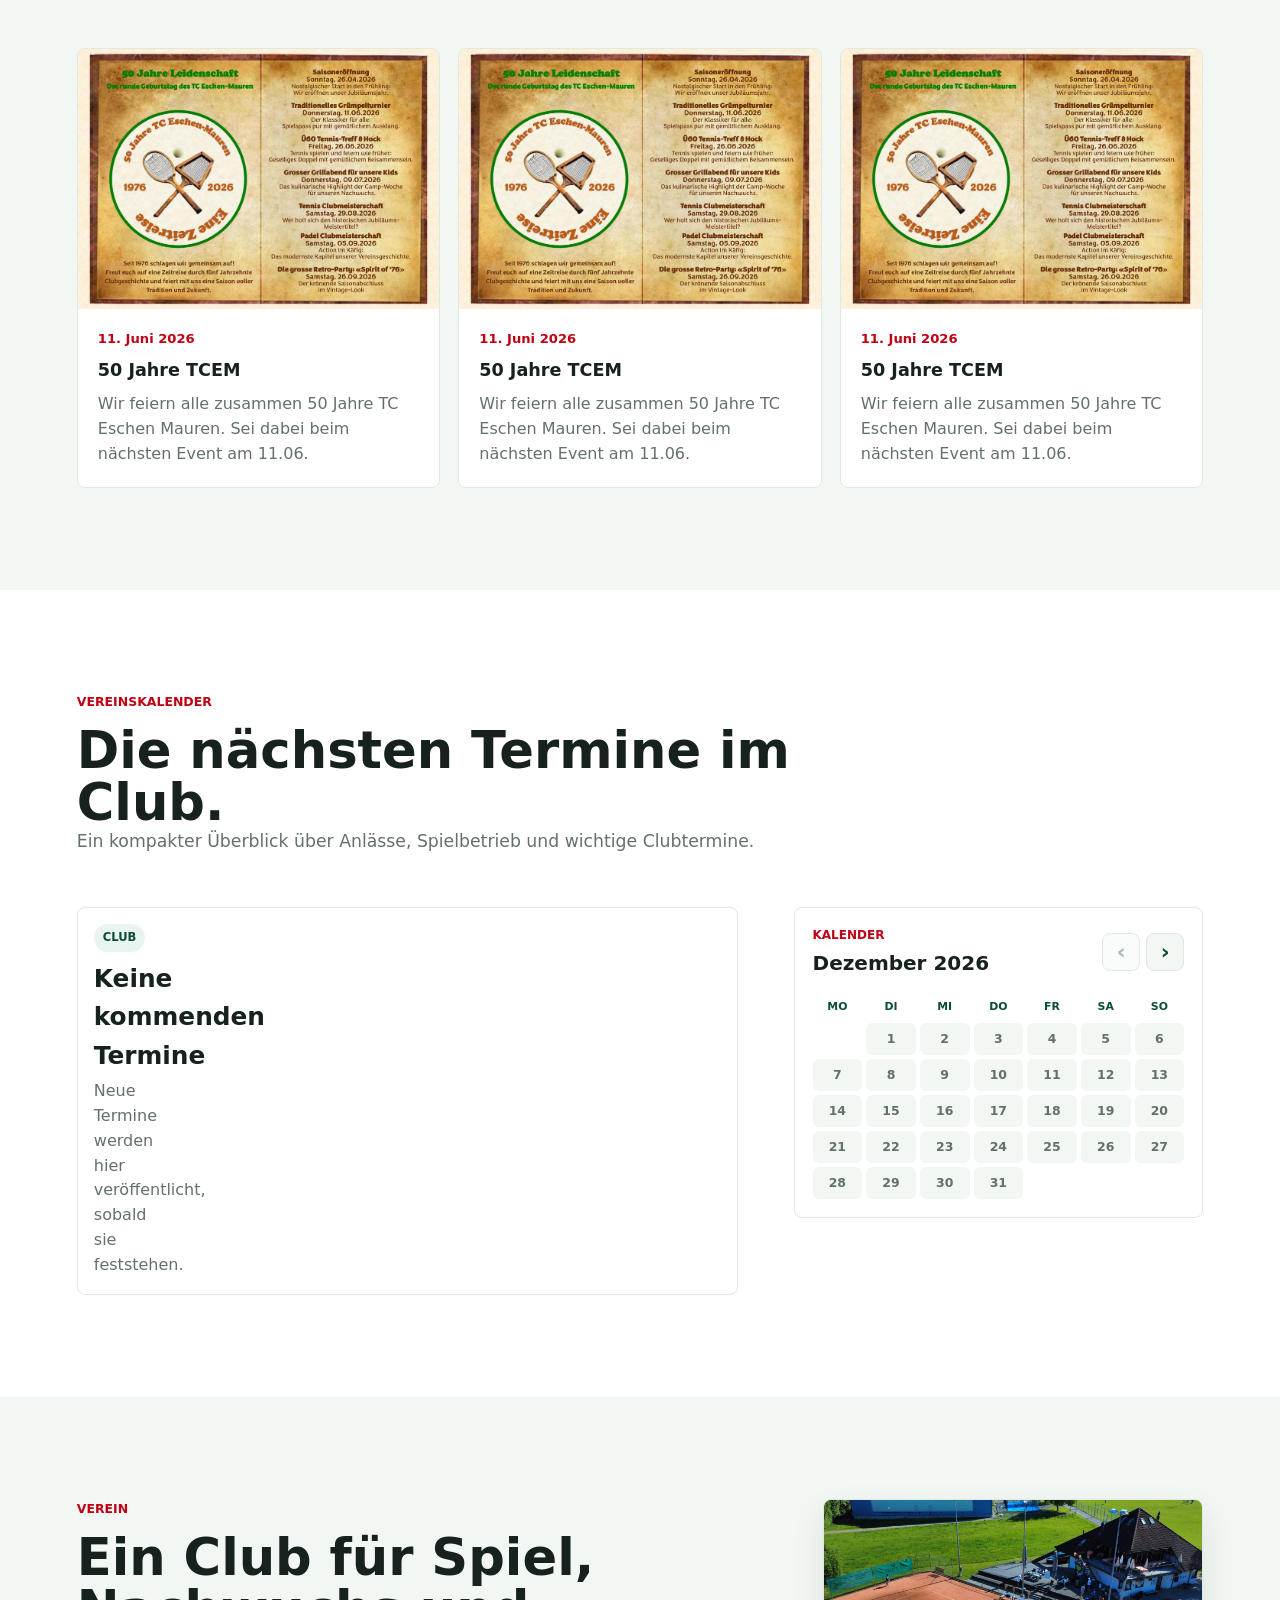
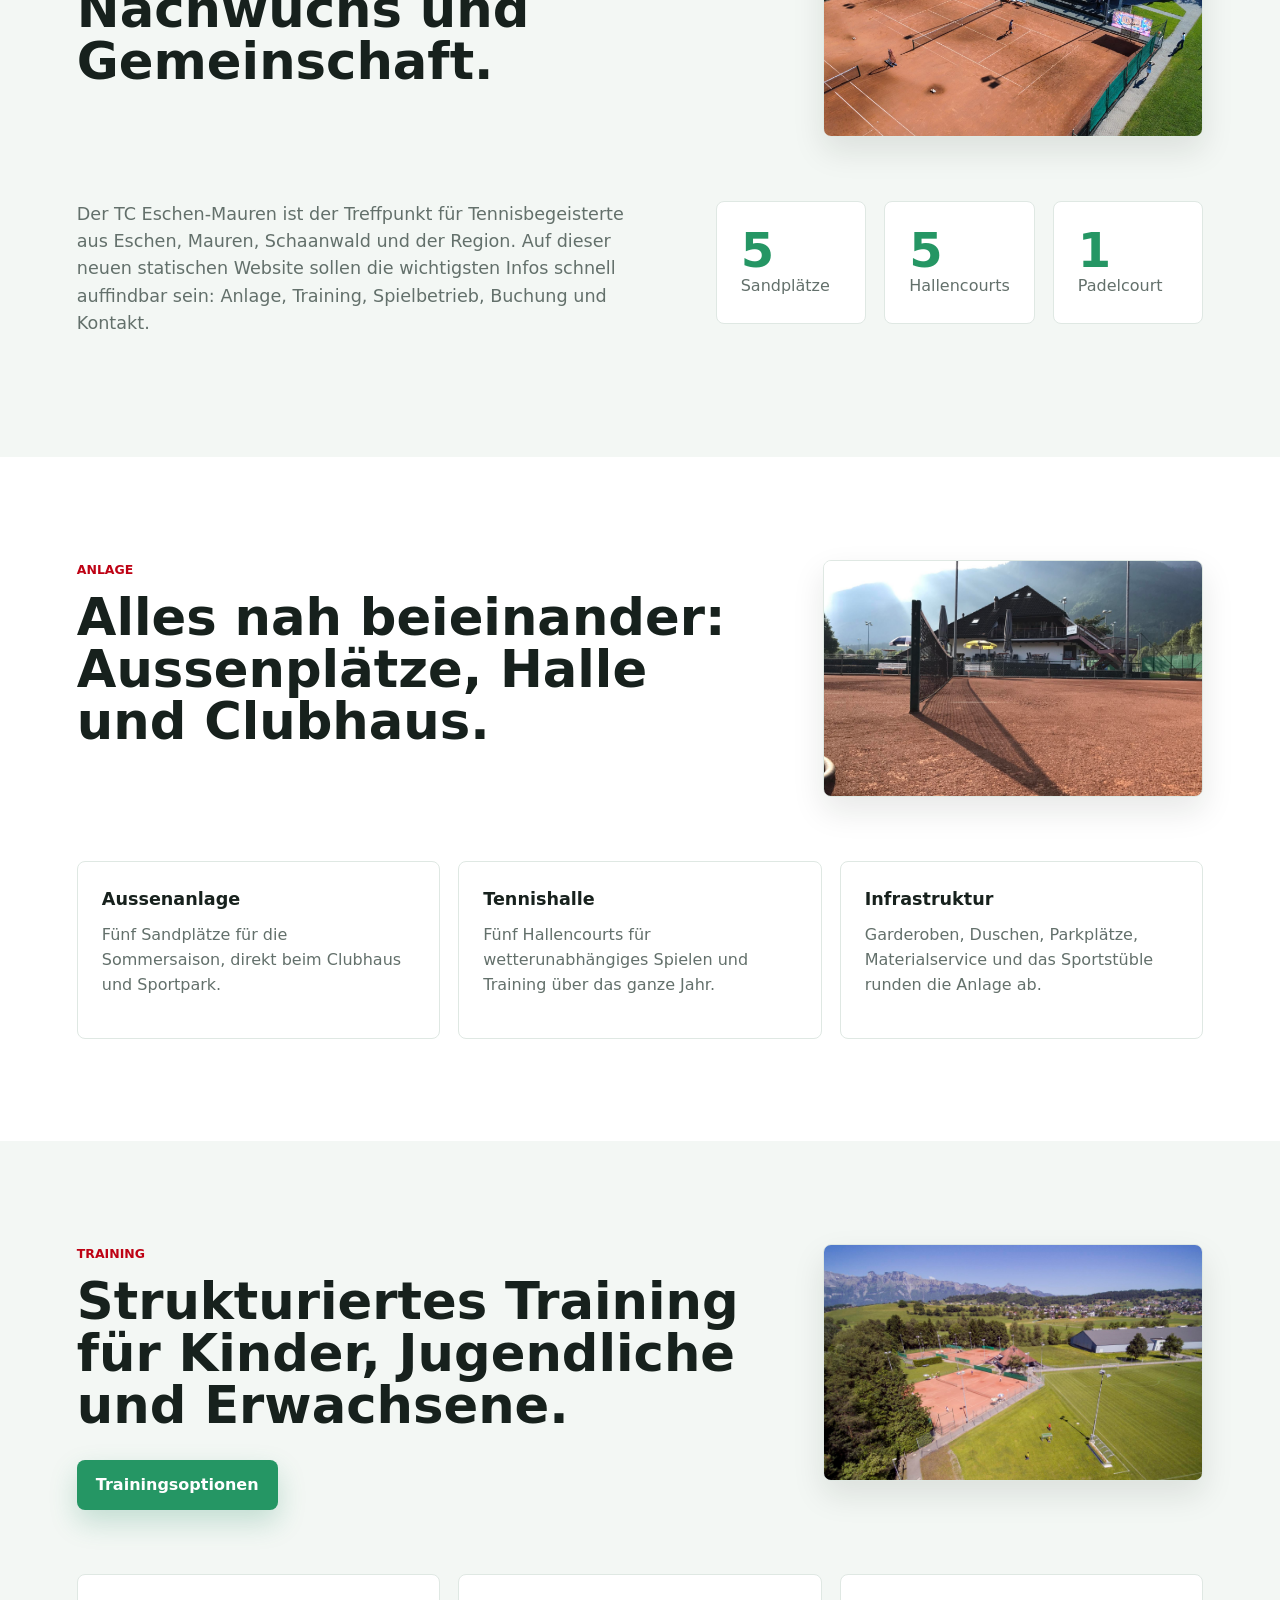
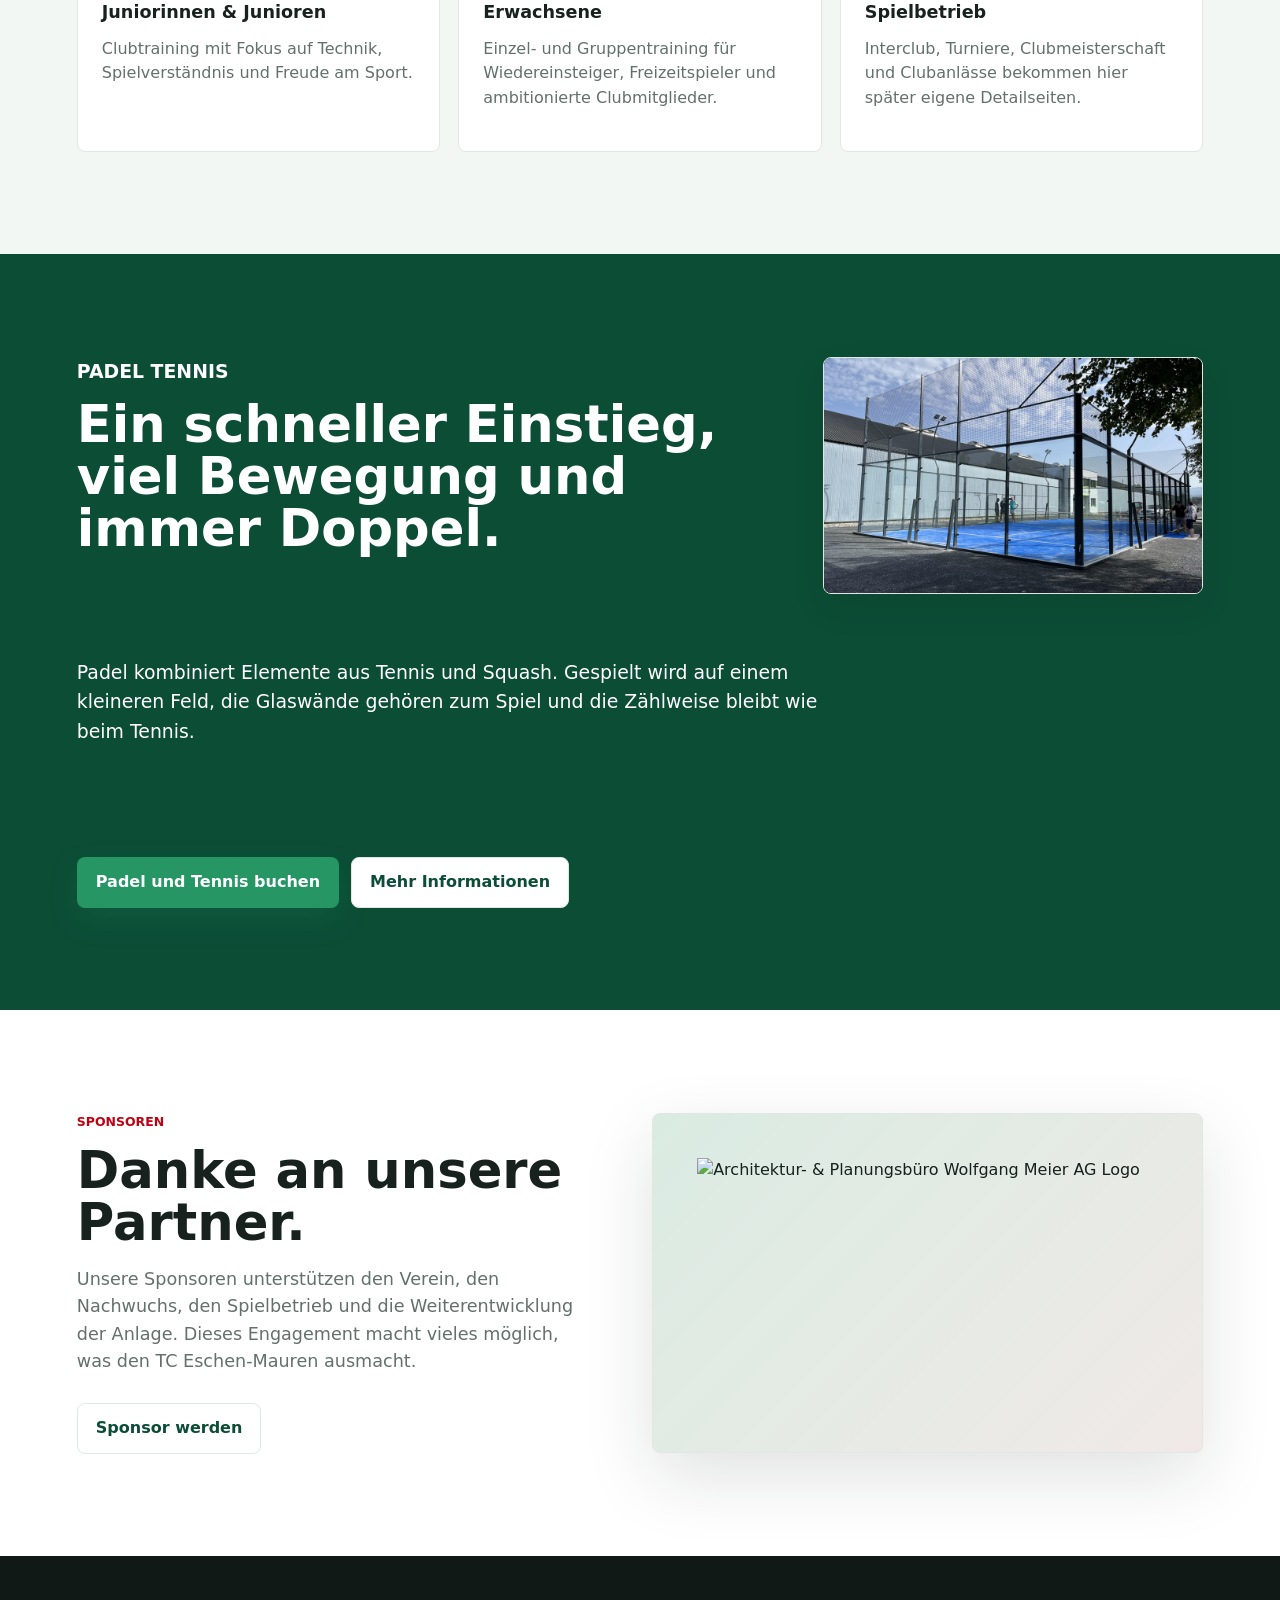
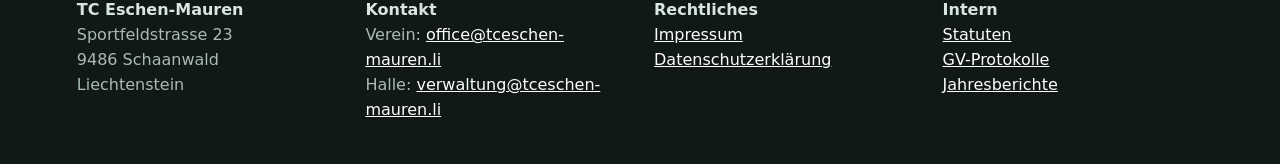
==== commit f69b73f7: "WIP make website more modern" ====
--- a/index.html
+++ b/index.html
@@ -5,7 +5,7 @@
   <meta name="viewport" content="width=device-width, initial-scale=1.0" />
   <meta name="description" content="TC Eschen-Mauren: Tennis, Padel, Training und Sportstüble in Schaanwald." />
   <title>TC Eschen-Mauren</title>
-  <link rel="stylesheet" href="styles.css?v=20260712-1" />
+  <link rel="stylesheet" href="styles.css?v=20260719-14" />
   <link rel="icon" type="image/png" href="assets/logos/alternate_logo.png" />
 </head>
 <body>
@@ -25,6 +25,15 @@
       <figure class="hero-visual home-hero-image" aria-label="Clubanlage TC Eschen-Mauren">
         <img src="assets/club/club_2.jpg" alt="Clubanlage des TC Eschen-Mauren" />
       </figure>
+    </section>
+
+    <section class="club-pulse" aria-label="Club Pulse">
+      <div class="club-pulse-heading">
+        <span>Live aus dem Club</span>
+        <strong>TCEM Pulse</strong>
+      </div>
+
+      <div class="club-pulse-grid" data-club-pulse></div>
     </section>
 
     <section class="quick-links" aria-label="Schnellzugriff">
@@ -206,10 +215,11 @@
 
   <div data-include="site-footer"></div>
 
-  <script src="js/includes.js?v=20260621-1" defer></script>
+  <script src="js/includes.js?v=20260719-1" defer></script>
   <script src="js/news-data.js?v=20260712-1" defer></script>
   <script src="js/events-data.js?v=20260712-1" defer></script>
+  <script src="js/matches-data.js?v=20260712-1" defer></script>
   <script src="js/sponsors-data.js?v=20260712-1" defer></script>
-  <script src="js/script.js?v=20260712-8" defer></script>
+  <script src="js/script.js?v=20260719-3" defer></script>
 </body>
 </html>
--- a/styles.css
+++ b/styles.css
@@ -408,6 +408,131 @@
   line-height: 1.15;
 }
 
+.club-pulse {
+  display: grid;
+  grid-template-columns: minmax(180px, 0.28fr) minmax(0, 1fr);
+  gap: clamp(18px, 3vw, 34px);
+  align-items: stretch;
+  padding: 24px clamp(18px, 6vw, 84px);
+  color: #fff;
+  background:
+    linear-gradient(135deg, rgba(190, 2, 20, 0.26), transparent 42%),
+    #12382a;
+  border-top: 1px solid rgba(255, 255, 255, 0.12);
+  border-bottom: 1px solid rgba(255, 255, 255, 0.12);
+}
+
+.club-pulse-heading {
+  display: flex;
+  flex-direction: column;
+  justify-content: center;
+  gap: 6px;
+}
+
+.club-pulse-heading span,
+.club-pulse-card span,
+.club-pulse-card small {
+  font-size: 0.78rem;
+  font-weight: 800;
+  letter-spacing: 0;
+  text-transform: uppercase;
+}
+
+.club-pulse-heading span {
+  color: rgba(255, 255, 255, 0.68);
+}
+
+.club-pulse-heading strong {
+  font-size: clamp(1.9rem, 4vw, 3.2rem);
+  line-height: 0.95;
+}
+
+.club-pulse-grid {
+  display: grid;
+  grid-template-columns: repeat(4, minmax(0, 1fr));
+  gap: 12px;
+}
+
+.club-pulse-card {
+  position: relative;
+  display: grid;
+  min-height: 168px;
+  padding: 18px;
+  overflow: hidden;
+  color: #fff;
+  text-decoration: none;
+  background: rgba(255, 255, 255, 0.09);
+  border: 1px solid rgba(255, 255, 255, 0.14);
+  border-radius: 8px;
+}
+
+.club-pulse-card::before {
+  position: absolute;
+  top: 18px;
+  right: 18px;
+  width: 9px;
+  height: 9px;
+  content: "";
+  background: #dbff7d;
+  border-radius: 50%;
+  box-shadow: 0 0 0 0 rgba(219, 255, 125, 0.5);
+  animation: pulse-dot 1.9s ease-out infinite;
+}
+
+.club-pulse-card span {
+  color: #dbff7d;
+}
+
+.club-pulse-card strong {
+  align-self: end;
+  max-width: 260px;
+  font-size: clamp(1.15rem, 1.8vw, 1.55rem);
+  line-height: 1.1;
+}
+
+.club-pulse-card p {
+  margin: 8px 0 16px;
+  color: rgba(255, 255, 255, 0.76);
+  font-size: 0.95rem;
+}
+
+.club-pulse-card small {
+  align-self: end;
+  color: #fff;
+}
+
+@keyframes pulse-dot {
+  0% {
+    box-shadow: 0 0 0 0 rgba(219, 255, 125, 0.5);
+  }
+
+  70% {
+    box-shadow: 0 0 0 12px rgba(219, 255, 125, 0);
+  }
+
+  100% {
+    box-shadow: 0 0 0 0 rgba(219, 255, 125, 0);
+  }
+}
+
+@media (prefers-reduced-motion: reduce) {
+  .club-pulse-card::before,
+  .matchday-section::after {
+    animation: none;
+  }
+
+  .club-timeline::before,
+  .club-timeline::after,
+  .history-stage,
+  .history-image,
+  .history-preview img,
+  .timeline-entry,
+  .timeline-entry strong,
+  .history-preview {
+    transition: none;
+  }
+}
+
 .section {
   padding: clamp(58px, 8vw, 108px) clamp(18px, 6vw, 84px);
 }
@@ -636,6 +761,276 @@
   max-width: 760px;
   color: var(--muted);
   font-size: 1.08rem;
+}
+
+.club-timeline {
+  --timeline-detail-enter: 58px;
+  --timeline-ghost-shift: 0px;
+  --timeline-shift: 0px;
+  --timeline-shift-reverse: 0px;
+  position: relative;
+  display: grid;
+  grid-template-columns: minmax(110px, 0.22fr) minmax(0, 1fr);
+  gap: clamp(20px, 4vw, 44px);
+  min-height: clamp(560px, 58vw, 680px);
+  padding: clamp(20px, 4vw, 42px);
+  overflow: hidden;
+  color: var(--ink);
+  background:
+    linear-gradient(135deg, rgba(37, 150, 100, 0.08), rgba(190, 2, 20, 0.04)),
+    #fff;
+  border: 1px solid var(--line);
+  border-radius: 8px;
+  box-shadow: var(--shadow);
+  isolation: isolate;
+}
+
+.club-timeline::before,
+.club-timeline::after {
+  position: absolute;
+  pointer-events: none;
+  content: "";
+}
+
+.club-timeline::before {
+  inset: 0;
+  background:
+    linear-gradient(90deg, transparent, rgba(37, 150, 100, 0.08), transparent),
+    repeating-linear-gradient(90deg, rgba(16, 25, 22, 0.04) 0 1px, transparent 1px 80px);
+  background-position: var(--timeline-shift) 0, var(--timeline-shift-reverse) 0;
+  opacity: 0.7;
+  transition: background-position 680ms cubic-bezier(0.2, 0.8, 0.2, 1);
+}
+
+.club-timeline::after {
+  right: clamp(18px, 5vw, 60px);
+  bottom: -0.2em;
+  color: rgba(37, 150, 100, 0.07);
+  content: attr(data-active-year);
+  font-size: clamp(6rem, 18vw, 16rem);
+  font-weight: 900;
+  line-height: 1;
+  transform: translateX(var(--timeline-ghost-shift));
+  transition: content 120ms ease, transform 680ms cubic-bezier(0.2, 0.8, 0.2, 1);
+}
+
+.history-years,
+.history-stage,
+.history-previews {
+  position: relative;
+  z-index: 1;
+}
+
+.history-years {
+  align-self: center;
+}
+
+.history-controls {
+  position: relative;
+  display: grid;
+  gap: 6px;
+  padding: 10px 0 10px 18px;
+}
+
+.history-controls::before {
+  position: absolute;
+  top: 24px;
+  bottom: 24px;
+  left: 7px;
+  width: 2px;
+  content: "";
+  background: linear-gradient(180deg, rgba(37, 150, 100, 0.12), var(--green), rgba(37, 150, 100, 0.12));
+  border-radius: 999px;
+}
+
+.timeline-entry {
+  position: relative;
+  display: flex;
+  align-items: center;
+  min-height: 48px;
+  padding: 10px 12px 10px 18px;
+  color: var(--muted);
+  text-align: left;
+  cursor: pointer;
+  background: transparent;
+  border: 1px solid transparent;
+  border-radius: 8px;
+  appearance: none;
+  transition: color 220ms ease, background 220ms ease, border-color 220ms ease, transform 220ms ease;
+}
+
+.timeline-entry::before {
+  position: absolute;
+  left: -15px;
+  width: 12px;
+  height: 12px;
+  content: "";
+  background: #fff;
+  border: 2px solid rgba(37, 150, 100, 0.34);
+  border-radius: 50%;
+  box-shadow: 0 0 0 4px #fff;
+  transition: background 220ms ease, border-color 220ms ease, box-shadow 220ms ease, transform 220ms ease;
+}
+
+.timeline-entry strong {
+  font-size: clamp(0.95rem, 1.4vw, 1.12rem);
+  font-weight: 900;
+}
+
+.timeline-entry:hover,
+.timeline-entry.is-active {
+  color: var(--green-dark);
+  background: rgba(37, 150, 100, 0.1);
+  border-color: rgba(37, 150, 100, 0.18);
+  transform: translateX(6px);
+}
+
+.timeline-entry:hover::before,
+.timeline-entry.is-active::before {
+  background: var(--green);
+  border-color: var(--green-dark);
+  box-shadow: 0 0 0 4px #fff, 0 0 0 8px rgba(37, 150, 100, 0.16);
+  transform: scale(1.18);
+}
+
+.history-stage {
+  display: grid;
+  grid-template-columns: minmax(0, 0.92fr) minmax(320px, 0.58fr);
+  gap: 0;
+  min-height: clamp(440px, 48vw, 560px);
+  overflow: hidden;
+  background: var(--green-dark);
+  border-radius: 8px;
+  box-shadow: 0 18px 48px rgba(16, 25, 22, 0.16);
+  opacity: 0;
+  transform: translateX(var(--timeline-detail-enter)) scale(0.985);
+  transition: opacity 300ms ease, transform 420ms cubic-bezier(0.2, 0.8, 0.2, 1);
+}
+
+.history-stage.is-visible {
+  opacity: 1;
+  transform: translateX(0) scale(1);
+}
+
+.history-stage::before {
+  position: absolute;
+  inset: 0;
+  z-index: 1;
+  pointer-events: none;
+  content: "";
+  background: linear-gradient(90deg, transparent 58%, rgba(219, 255, 125, 0.14));
+}
+
+.history-image {
+  width: 100%;
+  height: 100%;
+  min-height: clamp(320px, 42vw, 560px);
+  object-fit: cover;
+  transform: scale(1.04);
+  transition: transform 760ms cubic-bezier(0.2, 0.8, 0.2, 1);
+}
+
+.history-stage.is-visible .history-image {
+  transform: scale(1);
+}
+
+.history-panel {
+  position: relative;
+  z-index: 2;
+  align-self: end;
+  padding: clamp(24px, 4vw, 44px);
+  color: #fff;
+}
+
+.history-eyebrow {
+  display: block;
+  margin-bottom: 18px;
+  color: #dbff7d;
+  font-size: clamp(3.6rem, 8vw, 6.8rem);
+  font-weight: 900;
+  line-height: 0.9;
+}
+
+.history-panel h3 {
+  margin-bottom: 10px;
+  color: #fff;
+  font-size: clamp(1.45rem, 2.7vw, 2.45rem);
+  line-height: 1.08;
+  overflow-wrap: anywhere;
+}
+
+.history-panel p {
+  margin: 0;
+  max-width: 560px;
+  color: rgba(255, 255, 255, 0.8);
+  font-size: 1.08rem;
+}
+
+.history-counter {
+  display: block;
+  margin-top: 28px;
+  color: rgba(255, 255, 255, 0.58);
+  font-size: 0.8rem;
+  font-weight: 900;
+}
+
+.history-previews {
+  grid-column: 2;
+  display: grid;
+  grid-template-columns: repeat(6, minmax(0, 1fr));
+  gap: 10px;
+}
+
+.history-preview {
+  display: grid;
+  gap: 8px;
+  min-width: 0;
+  padding: 0;
+  color: var(--muted);
+  cursor: pointer;
+  background: transparent;
+  border: 0;
+  appearance: none;
+}
+
+.history-preview img {
+  width: 100%;
+  aspect-ratio: 4 / 3;
+  object-fit: cover;
+  border: 2px solid transparent;
+  border-radius: 8px;
+  filter: saturate(0.72);
+  transition: filter 220ms ease, transform 220ms ease, border-color 220ms ease;
+}
+
+.history-preview span {
+  font-size: 0.76rem;
+  font-weight: 800;
+  line-height: 1.15;
+  white-space: normal;
+}
+
+.history-preview:hover img,
+.history-preview.is-active img {
+  border-color: var(--green);
+  filter: saturate(1);
+  transform: translateY(-3px);
+}
+
+@keyframes timeline-panel-sweep {
+  0% {
+    opacity: 0;
+    transform: translateX(-120%);
+  }
+
+  35% {
+    opacity: 1;
+  }
+
+  100% {
+    opacity: 0;
+    transform: translateX(120%);
+  }
 }
 
 .team-list {
@@ -727,6 +1122,148 @@
   gap: 14px;
 }
 
+.matchday-section {
+  position: relative;
+  display: grid;
+  grid-template-columns: minmax(220px, 0.55fr) 140px minmax(0, 1fr);
+  gap: clamp(18px, 4vw, 42px);
+  align-items: center;
+  padding: clamp(32px, 6vw, 64px) clamp(18px, 6vw, 84px);
+  overflow: hidden;
+  color: #fff;
+  background:
+    linear-gradient(135deg, rgba(190, 2, 20, 0.28), transparent 44%),
+    #12382a;
+}
+
+.matchday-section[hidden] {
+  display: none;
+}
+
+.matchday-section::before {
+  position: absolute;
+  top: 50%;
+  left: 50%;
+  width: min(86vw, 920px);
+  max-height: calc(100% - 56px);
+  aspect-ratio: 78 / 36;
+  pointer-events: none;
+  content: "";
+  background:
+    linear-gradient(rgba(255, 255, 255, 0.62), rgba(255, 255, 255, 0.62)) 0 0 / 100% 1px no-repeat,
+    linear-gradient(rgba(255, 255, 255, 0.62), rgba(255, 255, 255, 0.62)) 0 100% / 100% 1px no-repeat,
+    linear-gradient(rgba(255, 255, 255, 0.62), rgba(255, 255, 255, 0.62)) 0 0 / 1px 100% no-repeat,
+    linear-gradient(rgba(255, 255, 255, 0.62), rgba(255, 255, 255, 0.62)) 100% 0 / 1px 100% no-repeat,
+    linear-gradient(rgba(255, 255, 255, 0.5), rgba(255, 255, 255, 0.5)) 0 12.5% / 100% 1px no-repeat,
+    linear-gradient(rgba(255, 255, 255, 0.5), rgba(255, 255, 255, 0.5)) 0 87.5% / 100% 1px no-repeat,
+    linear-gradient(rgba(255, 255, 255, 0.5), rgba(255, 255, 255, 0.5)) 23.08% 0 / 1px 100% no-repeat,
+    linear-gradient(rgba(255, 255, 255, 0.5), rgba(255, 255, 255, 0.5)) 76.92% 0 / 1px 100% no-repeat,
+    linear-gradient(rgba(255, 255, 255, 0.58), rgba(255, 255, 255, 0.58)) 50% 0 / 1px 100% no-repeat,
+    linear-gradient(rgba(255, 255, 255, 0.5), rgba(255, 255, 255, 0.5)) 50% 50% / 53.84% 1px no-repeat;
+  border-radius: 2px;
+  opacity: 0.16;
+  transform: translate(-50%, -50%);
+}
+
+.matchday-section::after {
+  position: absolute;
+  inset: 0;
+  pointer-events: none;
+  content: "";
+  background: linear-gradient(90deg, transparent, rgba(219, 255, 125, 0.12), transparent);
+  transform: translateX(-60%);
+  animation: matchday-sweep 4.8s ease-in-out infinite;
+}
+
+.matchday-heading,
+.matchday-date,
+.matchday-list {
+  position: relative;
+  z-index: 1;
+}
+
+.matchday-heading .eyebrow {
+  color: #dbff7d;
+}
+
+.matchday-heading h2 {
+  color: #fff;
+  font-size: clamp(2.1rem, 5vw, 4.8rem);
+  line-height: 0.95;
+}
+
+.matchday-heading p:not(.eyebrow) {
+  max-width: 420px;
+  color: rgba(255, 255, 255, 0.76);
+}
+
+.matchday-date {
+  display: grid;
+  min-height: 150px;
+  place-items: center;
+  color: #12382a;
+  background: #dbff7d;
+  border-radius: 8px;
+  line-height: 1;
+  box-shadow: 0 18px 42px rgba(0, 0, 0, 0.18);
+}
+
+.matchday-date span,
+.matchday-date small {
+  font-size: 0.82rem;
+  font-weight: 900;
+  text-transform: uppercase;
+}
+
+.matchday-date strong {
+  font-size: clamp(3.2rem, 7vw, 5rem);
+}
+
+.matchday-list {
+  display: grid;
+  gap: 12px;
+}
+
+.matchday-row {
+  display: grid;
+  grid-template-columns: 64px minmax(0, 1fr) auto;
+  gap: 16px;
+  align-items: center;
+  padding: 16px;
+  background: rgba(255, 255, 255, 0.1);
+  border: 1px solid rgba(255, 255, 255, 0.14);
+  border-radius: 8px;
+  backdrop-filter: blur(10px);
+}
+
+.matchday-time {
+  color: #dbff7d;
+  font-size: 0.9rem;
+  font-weight: 900;
+}
+
+.matchday-row h3 {
+  margin: 8px 0 4px;
+  color: #fff;
+  font-size: clamp(1.1rem, 2vw, 1.45rem);
+}
+
+.matchday-row p {
+  margin: 0;
+  color: rgba(255, 255, 255, 0.7);
+}
+
+@keyframes matchday-sweep {
+  0%,
+  38% {
+    transform: translateX(-70%);
+  }
+
+  100% {
+    transform: translateX(70%);
+  }
+}
+
 .match-card {
   display: grid;
   grid-template-columns: 88px minmax(0, 1fr) auto;
@@ -1165,6 +1702,8 @@
   }
 
   .quick-links,
+  .club-pulse,
+  .club-pulse-grid,
   .feature-grid,
   .split-list,
   .info-grid,
@@ -1183,6 +1722,79 @@
     grid-template-columns: 1fr;
   }
 
+  .club-timeline {
+    grid-template-columns: 1fr;
+    min-height: 0;
+  }
+
+  .history-controls {
+    grid-template-columns: repeat(3, minmax(0, 1fr));
+    gap: 10px;
+    padding: 22px 0 0;
+  }
+
+  .history-controls::before {
+    top: 7px;
+    right: 10px;
+    bottom: auto;
+    left: 10px;
+    width: auto;
+    height: 2px;
+    background: linear-gradient(90deg, rgba(37, 150, 100, 0.12), var(--green), rgba(37, 150, 100, 0.12));
+  }
+
+  .timeline-entry {
+    justify-content: center;
+    padding: 12px 10px;
+    text-align: center;
+  }
+
+  .timeline-entry::before {
+    top: -21px;
+    left: 50%;
+    transform: translateX(-50%);
+  }
+
+  .timeline-entry:hover,
+  .timeline-entry.is-active {
+    transform: translateY(-2px);
+  }
+
+  .timeline-entry:hover::before,
+  .timeline-entry.is-active::before {
+    transform: translateX(-50%) scale(1.18);
+  }
+
+  .history-stage {
+    grid-template-columns: 1fr;
+  }
+
+  .history-previews {
+    grid-column: 1;
+    grid-template-columns: repeat(3, minmax(0, 1fr));
+  }
+
+  .history-preview span {
+    white-space: normal;
+  }
+
+  .matchday-section {
+    grid-template-columns: 1fr;
+  }
+
+  .matchday-date {
+    max-width: 180px;
+  }
+
+  .matchday-row {
+    grid-template-columns: 58px minmax(0, 1fr);
+  }
+
+  .matchday-row .match-status {
+    justify-self: start;
+    grid-column: 2;
+  }
+
   .sponsor-rotator {
     min-height: 260px;
   }
@@ -1203,6 +1815,23 @@
 
   h1 {
     font-size: clamp(3.1rem, 17vw, 5.2rem);
+  }
+
+  .club-timeline {
+    padding: 22px 16px;
+  }
+
+  .history-controls,
+  .history-previews {
+    grid-template-columns: repeat(2, minmax(0, 1fr));
+  }
+
+  .history-panel {
+    padding: 22px;
+  }
+
+  .history-eyebrow {
+    font-size: clamp(3.1rem, 16vw, 5rem);
   }
 
   .page-hero h1 {
@@ -1743,6 +2372,137 @@
   flex-wrap: wrap;
   gap: 10px;
   margin-bottom: 24px;
+}
+
+.gallery-story {
+  width: 100vw;
+  margin-left: calc(50% - 50vw);
+  margin-bottom: clamp(28px, 5vw, 46px);
+}
+
+.gallery-story-stage {
+  position: relative;
+  min-height: clamp(420px, 56vw, 620px);
+  overflow: hidden;
+  color: #fff;
+  background: var(--green-dark);
+}
+
+.gallery-story-media {
+  position: absolute;
+  inset: 0;
+}
+
+.gallery-story-slide {
+  position: absolute;
+  inset: 0;
+  display: block;
+  width: 100%;
+  padding: 0;
+  cursor: zoom-in;
+  background: transparent;
+  border: 0;
+  transform: translateX(var(--story-slide-x, 100%));
+  transition: transform 720ms cubic-bezier(0.18, 0.86, 0.26, 1);
+}
+
+.gallery-story-slide.is-active {
+  transform: translateX(0);
+  z-index: 1;
+}
+
+.gallery-story-slide img,
+.gallery-story-slide video {
+  width: 100%;
+  height: 100%;
+  object-fit: cover;
+  filter: brightness(0.74) saturate(0.95);
+}
+
+.gallery-story-content {
+  position: absolute;
+  right: clamp(18px, 5vw, 58px);
+  bottom: clamp(74px, 10vw, 110px);
+  left: clamp(18px, 5vw, 58px);
+  z-index: 2;
+  max-width: 720px;
+}
+
+.gallery-story-eyebrow {
+  display: inline-grid;
+  min-height: 34px;
+  place-items: center;
+  margin-bottom: 14px;
+  padding: 6px 12px;
+  color: #12382a;
+  background: #dbff7d;
+  border-radius: 999px;
+  font-size: 0.78rem;
+  font-weight: 900;
+}
+
+.gallery-story-content h3 {
+  max-width: 720px;
+  color: #fff;
+  font-size: clamp(2rem, 6vw, 5rem);
+  line-height: 0.96;
+}
+
+.gallery-story-counter {
+  display: block;
+  margin-top: 18px;
+  color: rgba(255, 255, 255, 0.72);
+  font-size: 0.82rem;
+  font-weight: 900;
+}
+
+.gallery-story-controls {
+  position: absolute;
+  right: clamp(18px, 5vw, 58px);
+  bottom: clamp(20px, 4vw, 38px);
+  left: clamp(18px, 5vw, 58px);
+  z-index: 2;
+  display: flex;
+  gap: 14px;
+  align-items: center;
+}
+
+.gallery-story-arrow,
+.gallery-story-dot {
+  cursor: pointer;
+  border: 0;
+}
+
+.gallery-story-arrow {
+  display: grid;
+  width: 44px;
+  height: 44px;
+  place-items: center;
+  color: #fff;
+  background: rgba(255, 255, 255, 0.16);
+  border: 1px solid rgba(255, 255, 255, 0.22);
+  border-radius: 50%;
+  font-size: 1.6rem;
+  line-height: 1;
+}
+
+.gallery-story-dots {
+  display: flex;
+  flex: 1;
+  gap: 8px;
+  align-items: center;
+}
+
+.gallery-story-dot {
+  height: 4px;
+  flex: 1;
+  padding: 0;
+  background: rgba(255, 255, 255, 0.28);
+  border-radius: 999px;
+}
+
+.gallery-story-dot.is-active {
+  background: #dbff7d;
 }
 
 .gallery-filter {
@@ -1879,6 +2639,14 @@
 }
 
 @media (max-width: 620px) {
+  .gallery-story-stage {
+    min-height: 460px;
+  }
+
+  .gallery-story-content h3 {
+    font-size: clamp(2rem, 13vw, 3.4rem);
+  }
+
   .gallery-grid {
     grid-template-columns: 1fr;
   }
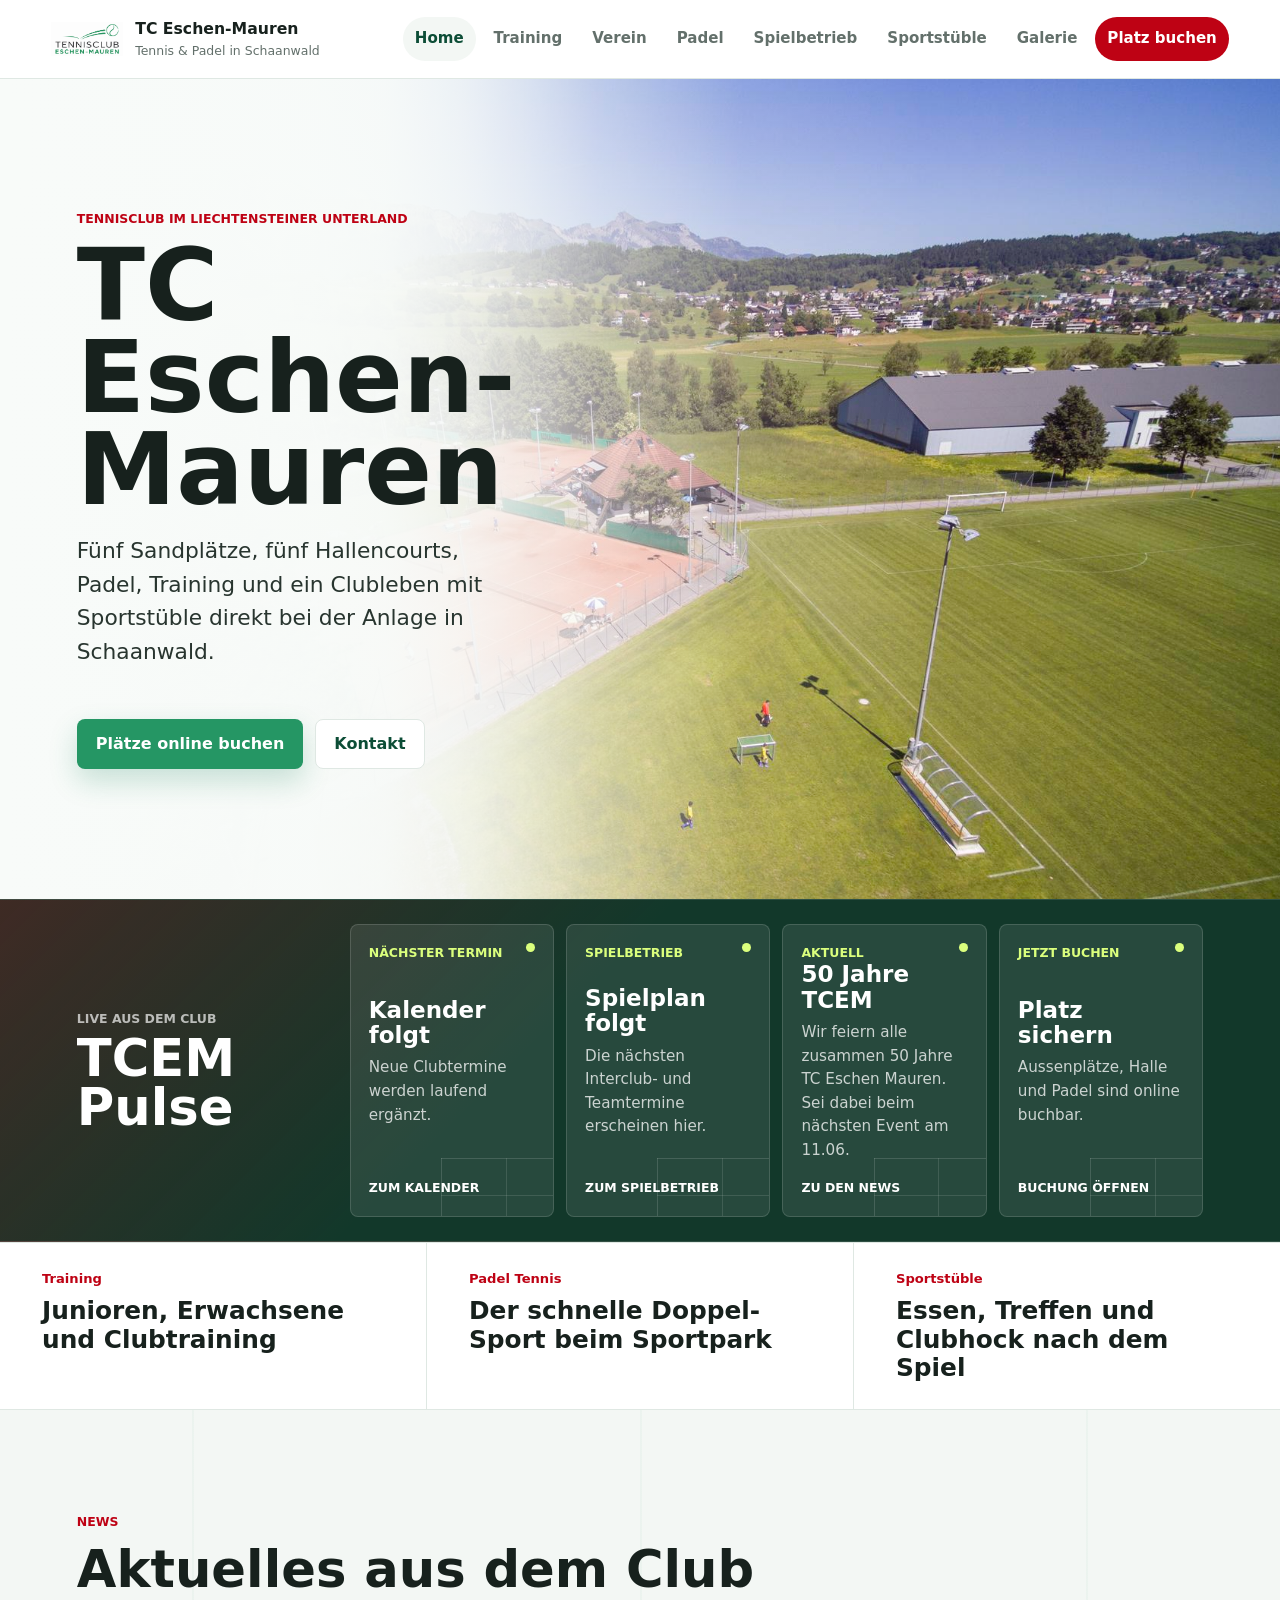
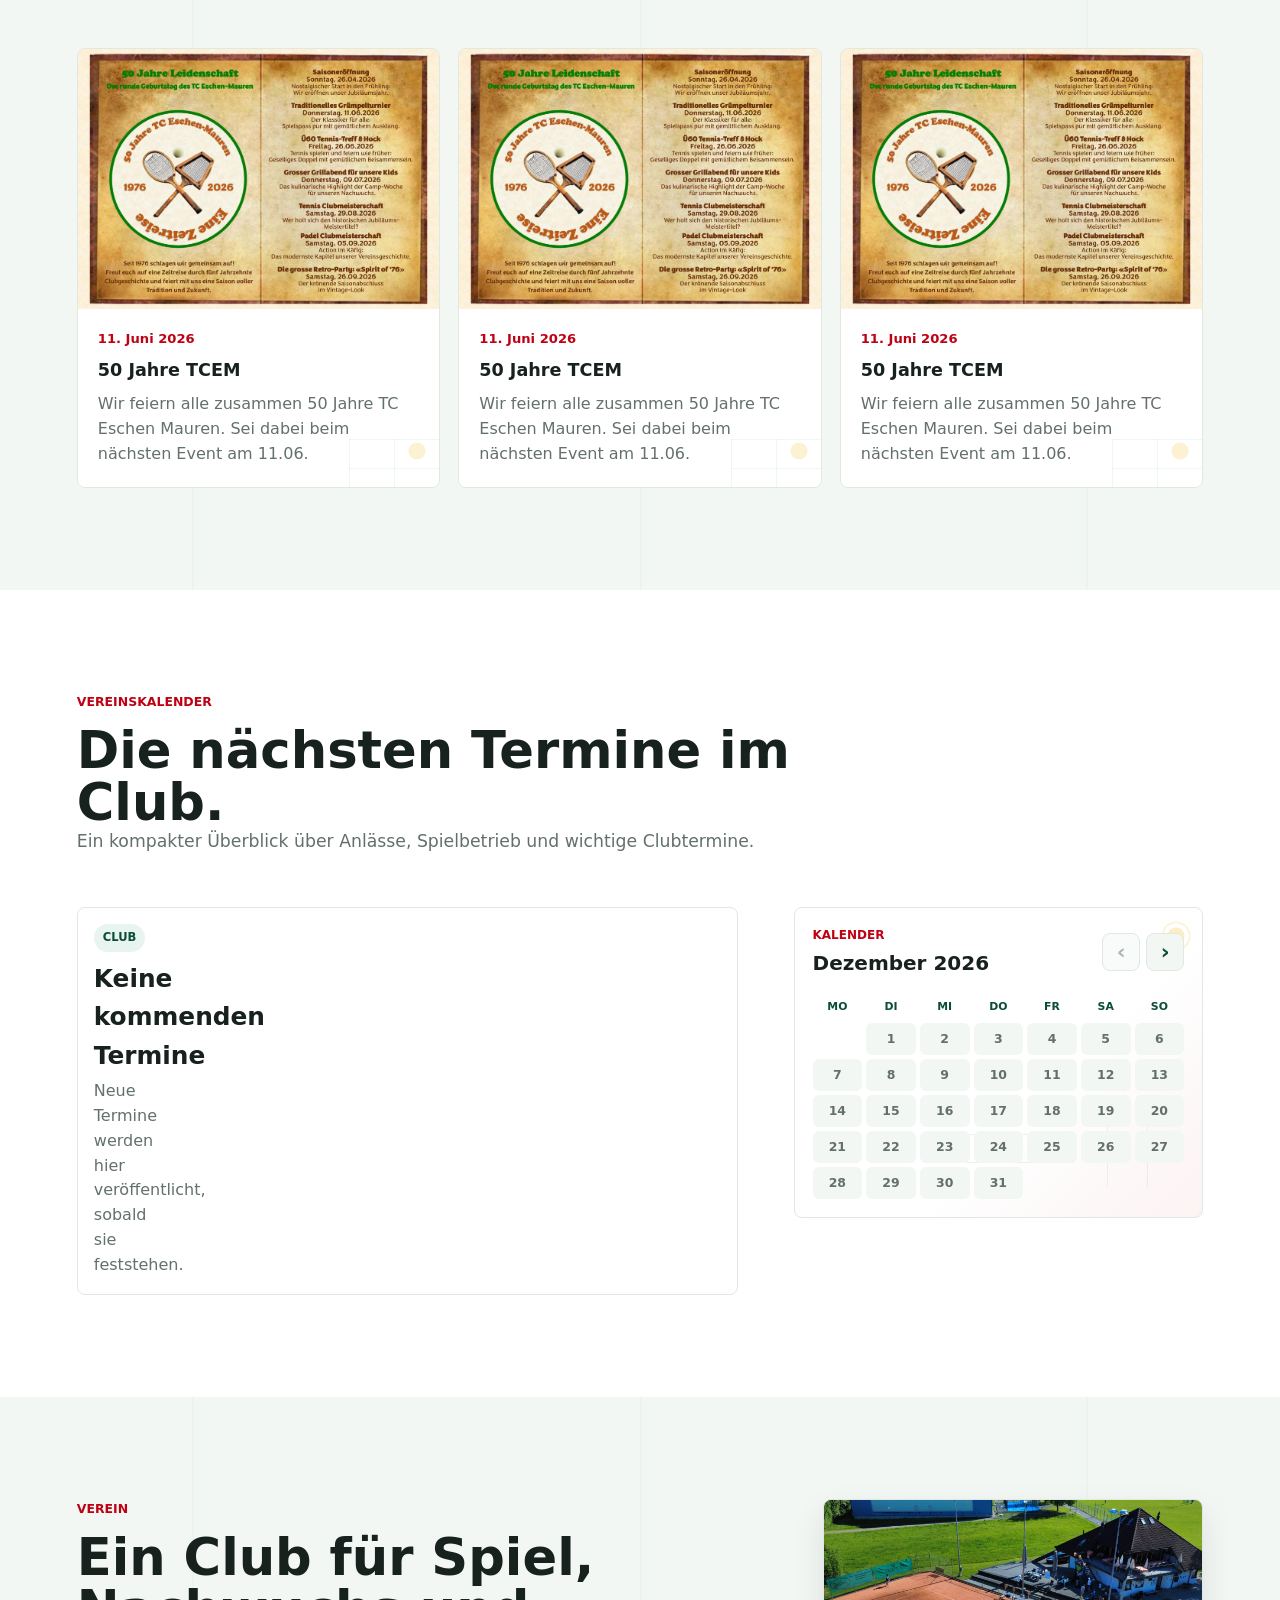
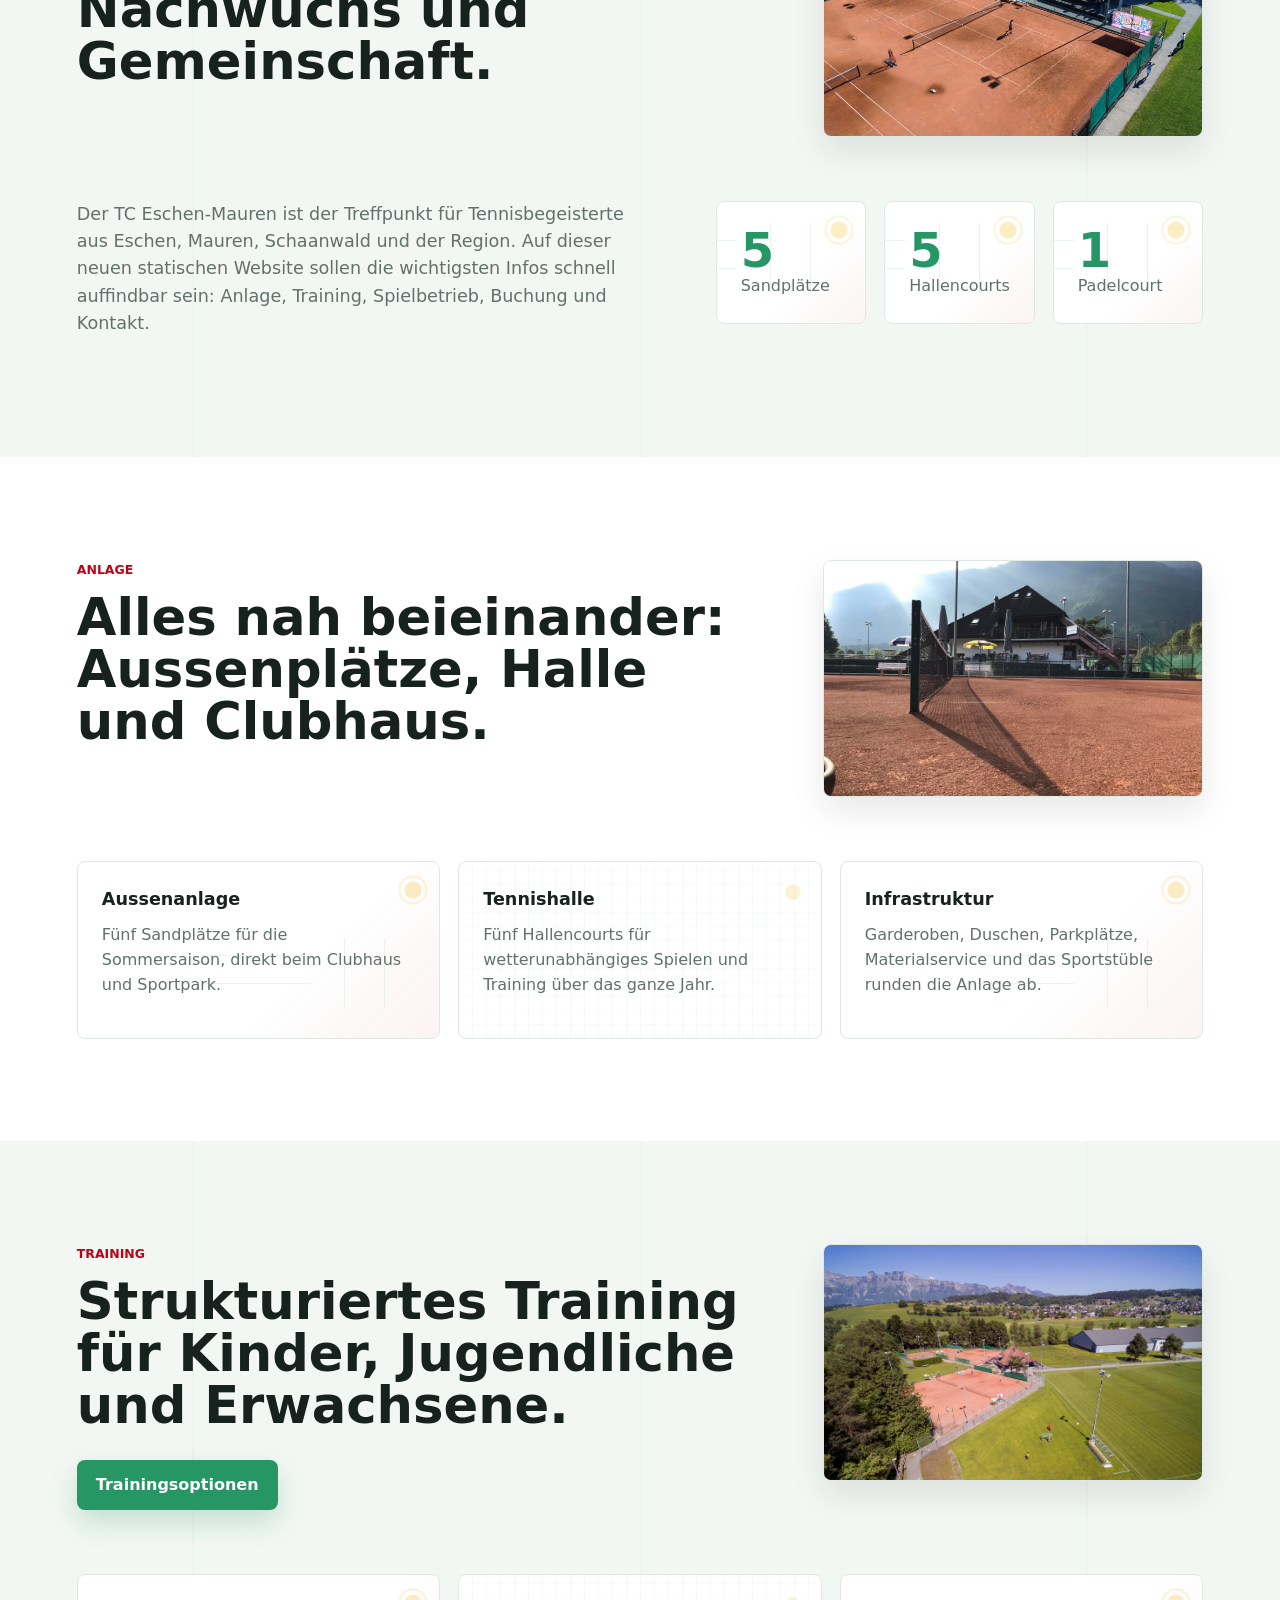
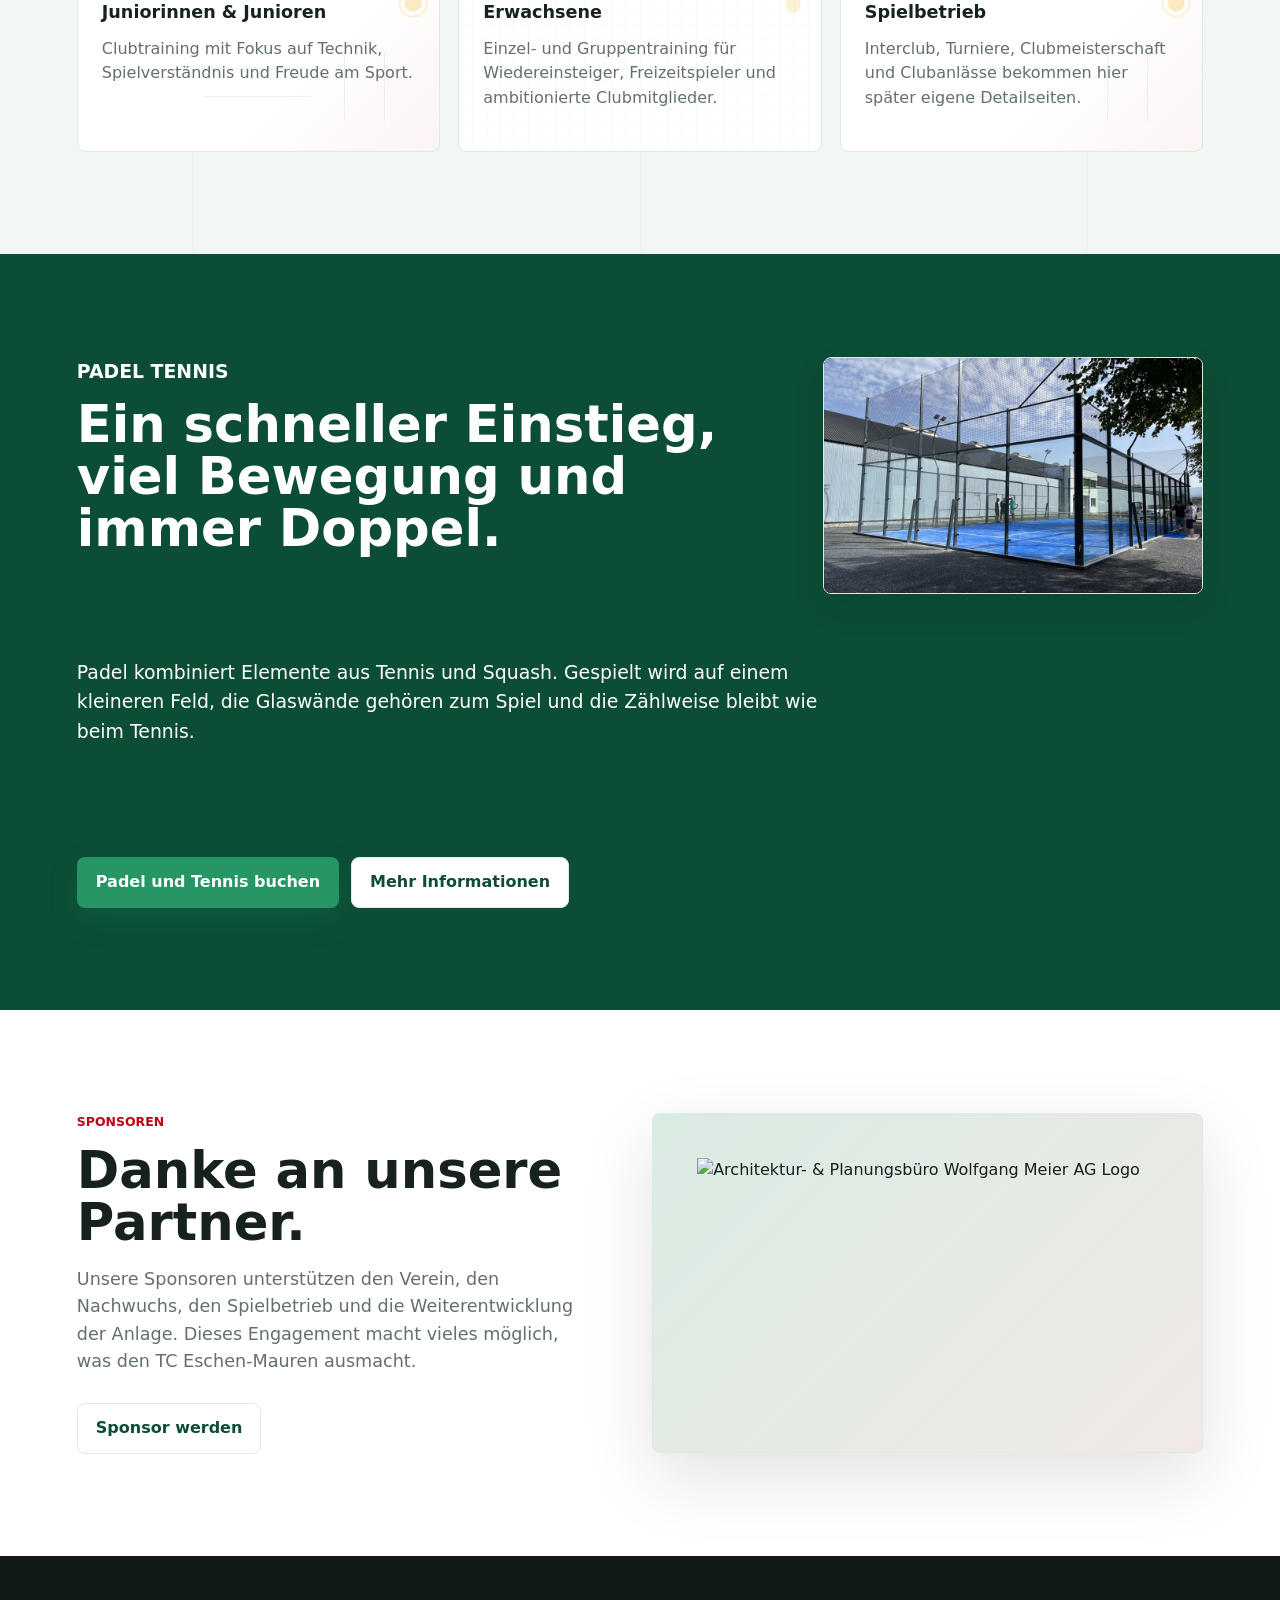
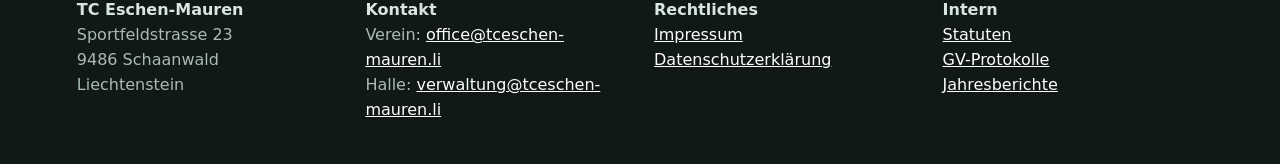
==== commit ac213e5c: "design changes" ====
--- a/index.html
+++ b/index.html
@@ -5,7 +5,7 @@
   <meta name="viewport" content="width=device-width, initial-scale=1.0" />
   <meta name="description" content="TC Eschen-Mauren: Tennis, Padel, Training und Sportstüble in Schaanwald." />
   <title>TC Eschen-Mauren</title>
-  <link rel="stylesheet" href="styles.css?v=20260719-14" />
+  <link rel="stylesheet" href="styles.css?v=20260720-1" />
   <link rel="icon" type="image/png" href="assets/logos/alternate_logo.png" />
 </head>
 <body>
--- a/styles.css
+++ b/styles.css
@@ -10,6 +10,9 @@
   --soft: #f3f7f4;
   --sun: #f4c542;
   --shadow: 0 24px 70px rgba(23, 33, 29, 0.13);
+  --court-line-soft: rgba(37, 150, 100, 0.11);
+  --court-line-warm: rgba(190, 2, 20, 0.055);
+  --ball-mark: rgba(244, 197, 66, 0.34);
   color-scheme: light;
 }
 
@@ -479,6 +482,29 @@
   animation: pulse-dot 1.9s ease-out infinite;
 }
 
+.club-pulse-card::after {
+  position: absolute;
+  right: -18px;
+  bottom: -18px;
+  width: 130px;
+  height: 76px;
+  pointer-events: none;
+  content: "";
+  background:
+    linear-gradient(rgba(255, 255, 255, 0.26), rgba(255, 255, 255, 0.26)) 0 0 / 100% 1px no-repeat,
+    linear-gradient(rgba(255, 255, 255, 0.26), rgba(255, 255, 255, 0.26)) 0 100% / 100% 1px no-repeat,
+    linear-gradient(rgba(255, 255, 255, 0.26), rgba(255, 255, 255, 0.26)) 0 0 / 1px 100% no-repeat,
+    linear-gradient(rgba(255, 255, 255, 0.26), rgba(255, 255, 255, 0.26)) 100% 0 / 1px 100% no-repeat,
+    linear-gradient(rgba(255, 255, 255, 0.22), rgba(255, 255, 255, 0.22)) 50% 0 / 1px 100% no-repeat,
+    linear-gradient(rgba(255, 255, 255, 0.22), rgba(255, 255, 255, 0.22)) 0 50% / 100% 1px no-repeat;
+  opacity: 0.55;
+}
+
+.club-pulse-card > * {
+  position: relative;
+  z-index: 1;
+}
+
 .club-pulse-card span {
   color: #dbff7d;
 }
@@ -538,7 +564,9 @@
 }
 
 .section.muted {
-  background: var(--soft);
+  background:
+    linear-gradient(90deg, transparent 0 15%, rgba(37, 150, 100, 0.035) 15% 15.15%, transparent 15.15% 50%, rgba(37, 150, 100, 0.035) 50% 50.15%, transparent 50.15% 84.85%, rgba(37, 150, 100, 0.035) 84.85% 85%, transparent 85%),
+    var(--soft);
 }
 
 .section.accent {
@@ -630,10 +658,61 @@
 .feature-grid article,
 .split-list article,
 .info-grid article {
+  position: relative;
+  overflow: hidden;
   padding: 24px;
   background: #fff;
   border: 1px solid var(--line);
   border-radius: 8px;
+}
+
+.stats div > *,
+.feature-grid article > *,
+.split-list article > *,
+.info-grid article > * {
+  position: relative;
+  z-index: 1;
+}
+
+.stats div::before,
+.feature-grid article::before,
+.split-list article::before,
+.info-grid article::before,
+.team-card::before,
+.match-card::before,
+.mini-calendar::before,
+.price-card::before,
+.info-block::before,
+.premium-booking-card::before,
+.document-card::before,
+.document-login-note::before {
+  position: absolute;
+  inset: 0;
+  z-index: 0;
+  pointer-events: none;
+  content: "";
+  background:
+    radial-gradient(circle at calc(100% - 26px) 28px, var(--ball-mark) 0 8px, transparent 9px),
+    radial-gradient(circle at calc(100% - 26px) 28px, transparent 0 12px, rgba(244, 197, 66, 0.22) 13px 14px, transparent 15px),
+    linear-gradient(var(--court-line-soft), var(--court-line-soft)) calc(100% - 94px) calc(100% - 30px) / 1px 70px no-repeat,
+    linear-gradient(var(--court-line-soft), var(--court-line-soft)) calc(100% - 54px) calc(100% - 30px) / 1px 70px no-repeat,
+    linear-gradient(var(--court-line-soft), var(--court-line-soft)) calc(100% - 128px) calc(100% - 54px) / 108px 1px no-repeat,
+    linear-gradient(var(--court-line-soft), var(--court-line-soft)) calc(100% - 128px) calc(100% - 82px) / 108px 1px no-repeat,
+    linear-gradient(135deg, transparent 58%, var(--court-line-warm));
+  opacity: 0.9;
+}
+
+.feature-grid article:nth-child(3n+2)::before,
+.split-list article:nth-child(3n+2)::before,
+.info-grid article:nth-child(3n+2)::before,
+.team-card:nth-child(2n)::before,
+.match-card:nth-child(2n)::before,
+.price-card:nth-child(2n)::before {
+  background:
+    repeating-linear-gradient(90deg, transparent 0 13px, rgba(37, 150, 100, 0.055) 13px 14px),
+    repeating-linear-gradient(0deg, transparent 0 13px, rgba(37, 150, 100, 0.04) 13px 14px),
+    radial-gradient(circle at calc(100% - 28px) 30px, var(--ball-mark) 0 7px, transparent 8px);
+  opacity: 0.72;
 }
 
 .stats strong {
@@ -717,10 +796,12 @@
 }
 
 .document-login-note {
+  position: relative;
   display: grid;
   grid-template-columns: minmax(0, 1fr) auto;
   gap: 20px;
   align-items: center;
+  overflow: hidden;
   margin-bottom: 22px;
   padding: 22px;
   background: rgba(37, 150, 100, 0.09);
@@ -728,6 +809,11 @@
   border-radius: 8px;
 }
 
+.document-login-note > * {
+  position: relative;
+  z-index: 1;
+}
+
 .document-login-note h2 {
   margin: 0 0 8px;
   font-size: clamp(1.25rem, 2vw, 1.65rem);
@@ -738,14 +824,21 @@
 }
 
 .document-card {
+  position: relative;
   display: grid;
   grid-template-columns: minmax(0, 1fr) auto;
   gap: 20px;
   align-items: center;
+  overflow: hidden;
   padding: 22px;
   background: var(--soft);
   border: 1px solid var(--line);
   border-radius: 8px;
+}
+
+.document-card > * {
+  position: relative;
+  z-index: 1;
 }
 
 .document-card h2 {
@@ -1039,15 +1132,22 @@
 }
 
 .team-card {
+  position: relative;
   display: grid;
   grid-template-columns: minmax(220px, 0.65fr) minmax(0, 1fr);
   gap: clamp(18px, 4vw, 42px);
   align-items: start;
+  overflow: hidden;
   padding: 24px;
   background: #fff;
   border: 1px solid var(--line);
   border-radius: 8px;
   box-shadow: 0 12px 28px rgba(16, 25, 22, 0.06);
+}
+
+.team-card > * {
+  position: relative;
+  z-index: 1;
 }
 
 .team-card h3 {
@@ -1265,15 +1365,22 @@
 }
 
 .match-card {
+  position: relative;
   display: grid;
   grid-template-columns: 88px minmax(0, 1fr) auto;
   gap: clamp(16px, 3vw, 28px);
   align-items: center;
+  overflow: hidden;
   padding: 18px;
   background: #fff;
   border: 1px solid var(--line);
   border-radius: 8px;
   box-shadow: 0 12px 28px rgba(16, 25, 22, 0.06);
+}
+
+.match-card > * {
+  position: relative;
+  z-index: 1;
 }
 
 .match-date {
@@ -1444,12 +1551,19 @@
 }
 
 .mini-calendar {
+  position: relative;
   display: grid;
   gap: 18px;
+  overflow: hidden;
   padding: 18px;
   background: #fff;
   border: 1px solid var(--line);
   border-radius: 8px;
+}
+
+.mini-calendar > * {
+  position: relative;
+  z-index: 1;
 }
 
 .mini-calendar-heading span,
@@ -1903,8 +2017,33 @@
 .news-card-content {
   position: relative;
   z-index: 1;
+  overflow: hidden;
   padding: 20px;
   background: #fff;
+}
+
+.news-card-content::after {
+  position: absolute;
+  right: -18px;
+  bottom: -22px;
+  width: 126px;
+  height: 82px;
+  pointer-events: none;
+  content: "";
+  background:
+    radial-gradient(circle at 86px 24px, var(--ball-mark) 0 8px, transparent 9px),
+    linear-gradient(var(--court-line-soft), var(--court-line-soft)) 18px 12px / 90px 1px no-repeat,
+    linear-gradient(var(--court-line-soft), var(--court-line-soft)) 18px 70px / 90px 1px no-repeat,
+    linear-gradient(var(--court-line-soft), var(--court-line-soft)) 18px 12px / 1px 58px no-repeat,
+    linear-gradient(var(--court-line-soft), var(--court-line-soft)) 108px 12px / 1px 58px no-repeat,
+    linear-gradient(var(--court-line-soft), var(--court-line-soft)) 63px 12px / 1px 58px no-repeat,
+    linear-gradient(var(--court-line-soft), var(--court-line-soft)) 18px 41px / 90px 1px no-repeat;
+  opacity: 0.7;
+}
+
+.news-card-content > * {
+  position: relative;
+  z-index: 1;
 }
 
 .news-card time {
@@ -2128,6 +2267,8 @@
 }
 
 .price-card {
+  position: relative;
+  overflow: hidden;
   background: #fff;
   border: 1px solid var(--line);
   border-radius: 8px;
@@ -2138,6 +2279,11 @@
   transition: transform 180ms ease, box-shadow 180ms ease;
 }
 
+.price-card > * {
+  position: relative;
+  z-index: 1;
+}
+
 .price-card:hover {
   transform: translateY(-2px);
   box-shadow: 0 10px 20px rgba(0, 0, 0, 0.04);
@@ -2186,11 +2332,18 @@
 }
 
 .info-block {
+  position: relative;
   flex: 1;
+  overflow: hidden;
   background: #fff;
   border: 1px solid var(--line);
   border-radius: 8px;
   padding: 30px;
+}
+
+.info-block > * {
+  position: relative;
+  z-index: 1;
 }
 
 .info-block h3 {
@@ -2260,10 +2413,16 @@
   display: flex;
   flex-direction: column;
   justify-content: space-between;
+  overflow: hidden;
   transition: transform 200ms ease, box-shadow 200ms ease;
   border: 1px solid var(--muted);
   border-radius: 8px;
   background-color: #fff;
+}
+
+.premium-booking-card > * {
+  position: relative;
+  z-index: 1;
 }
 
 .premium-booking-card:hover {
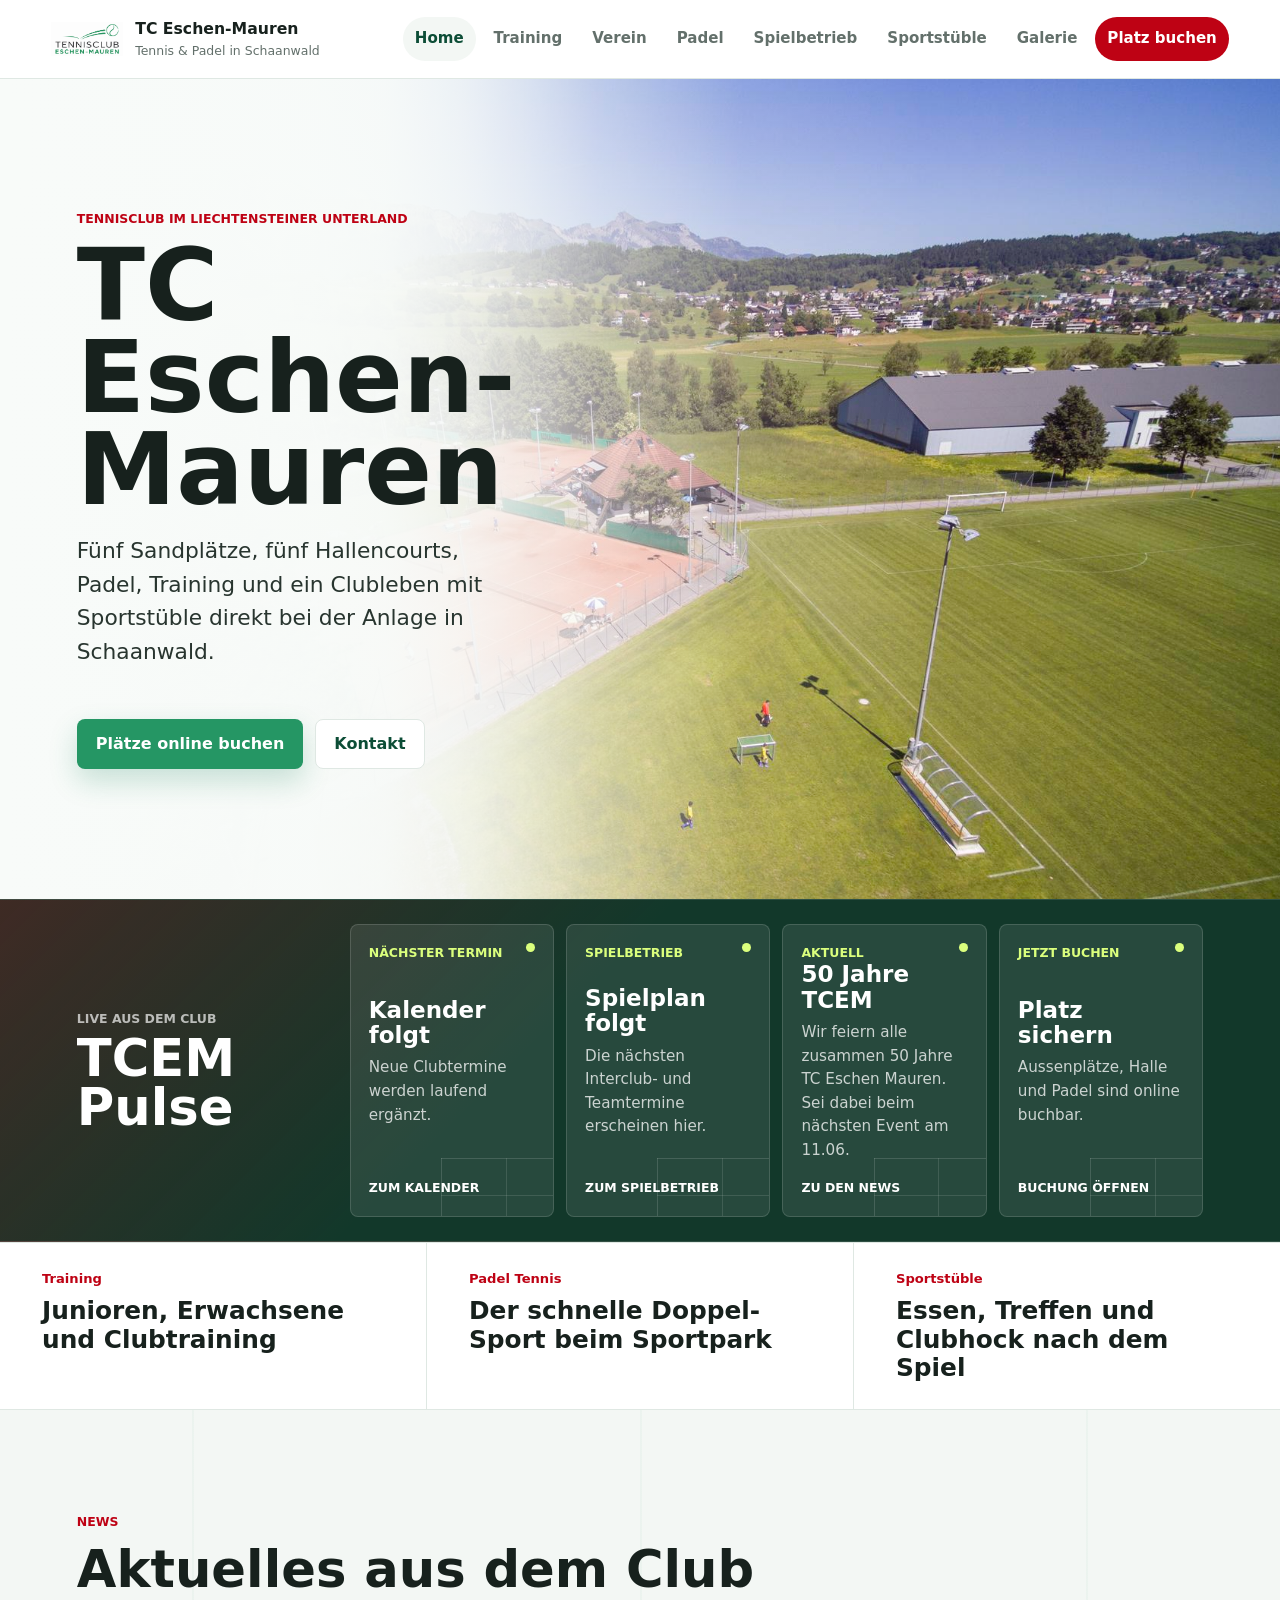
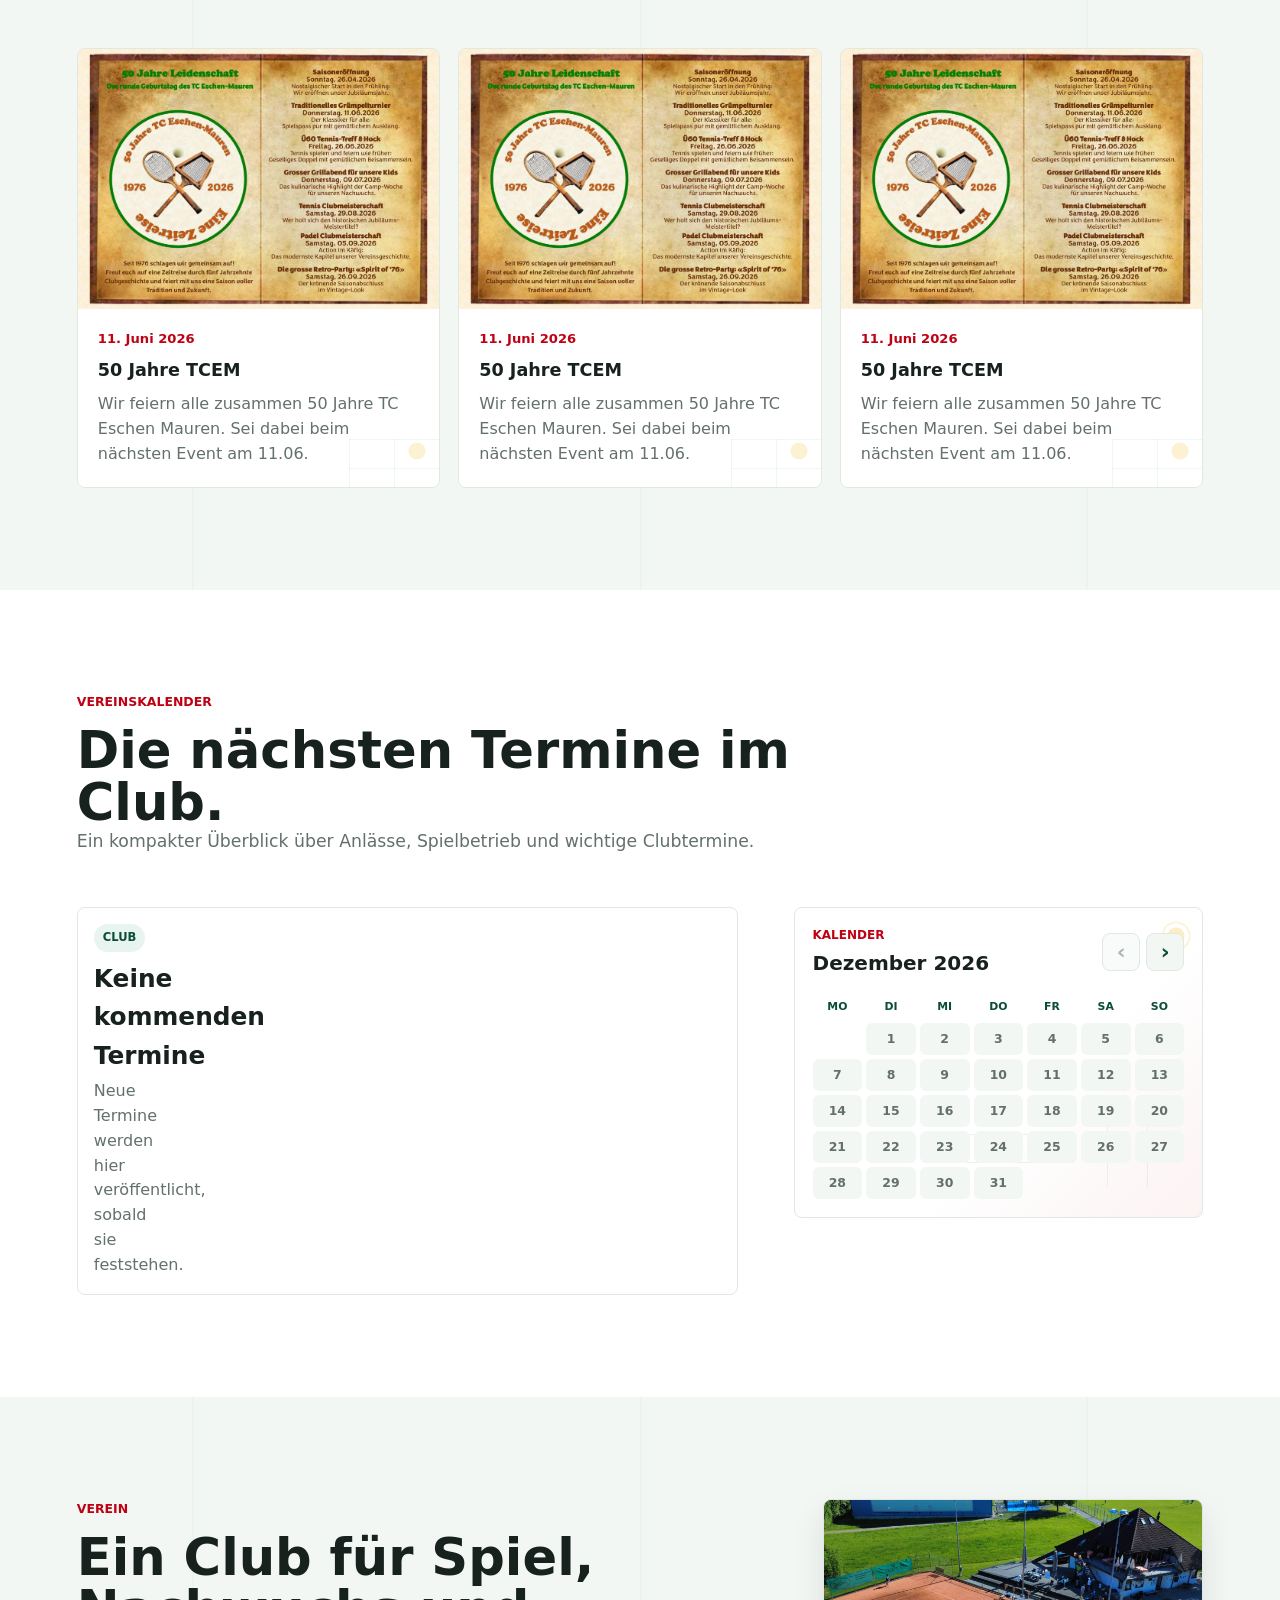
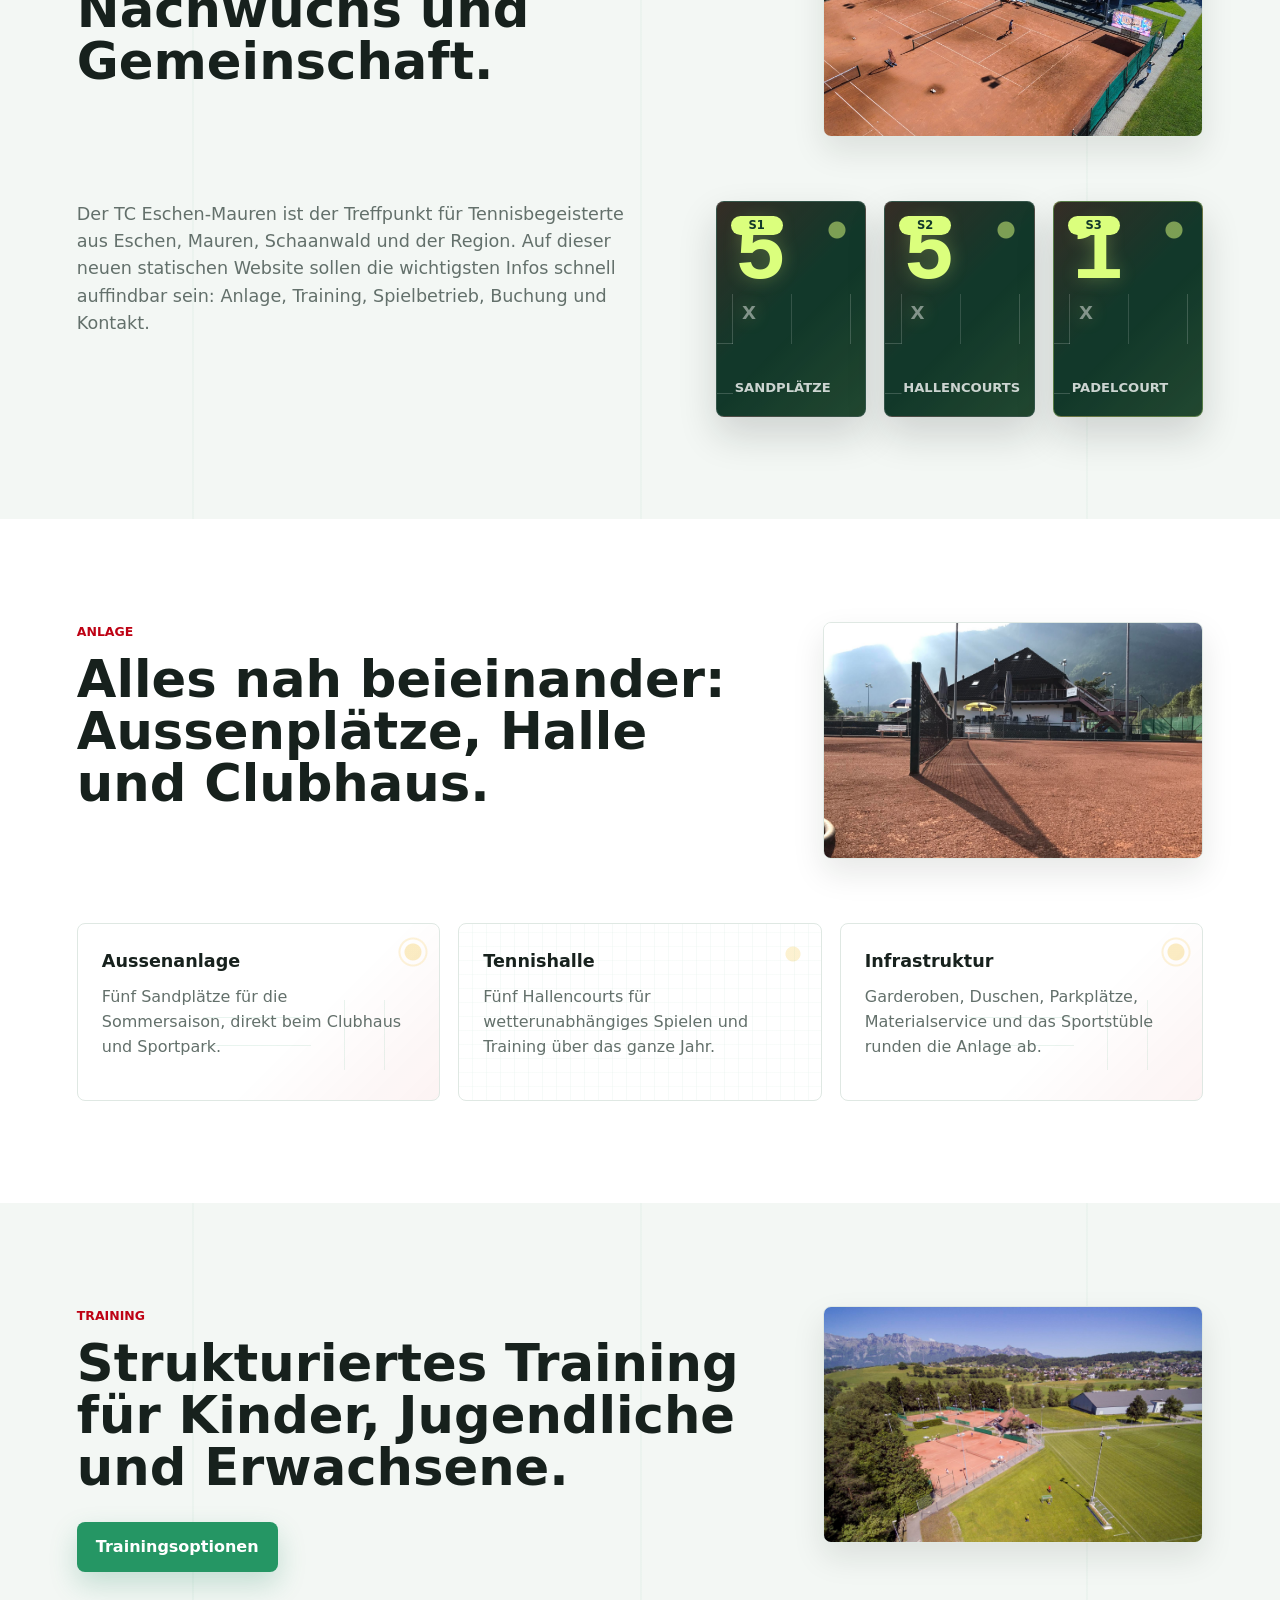
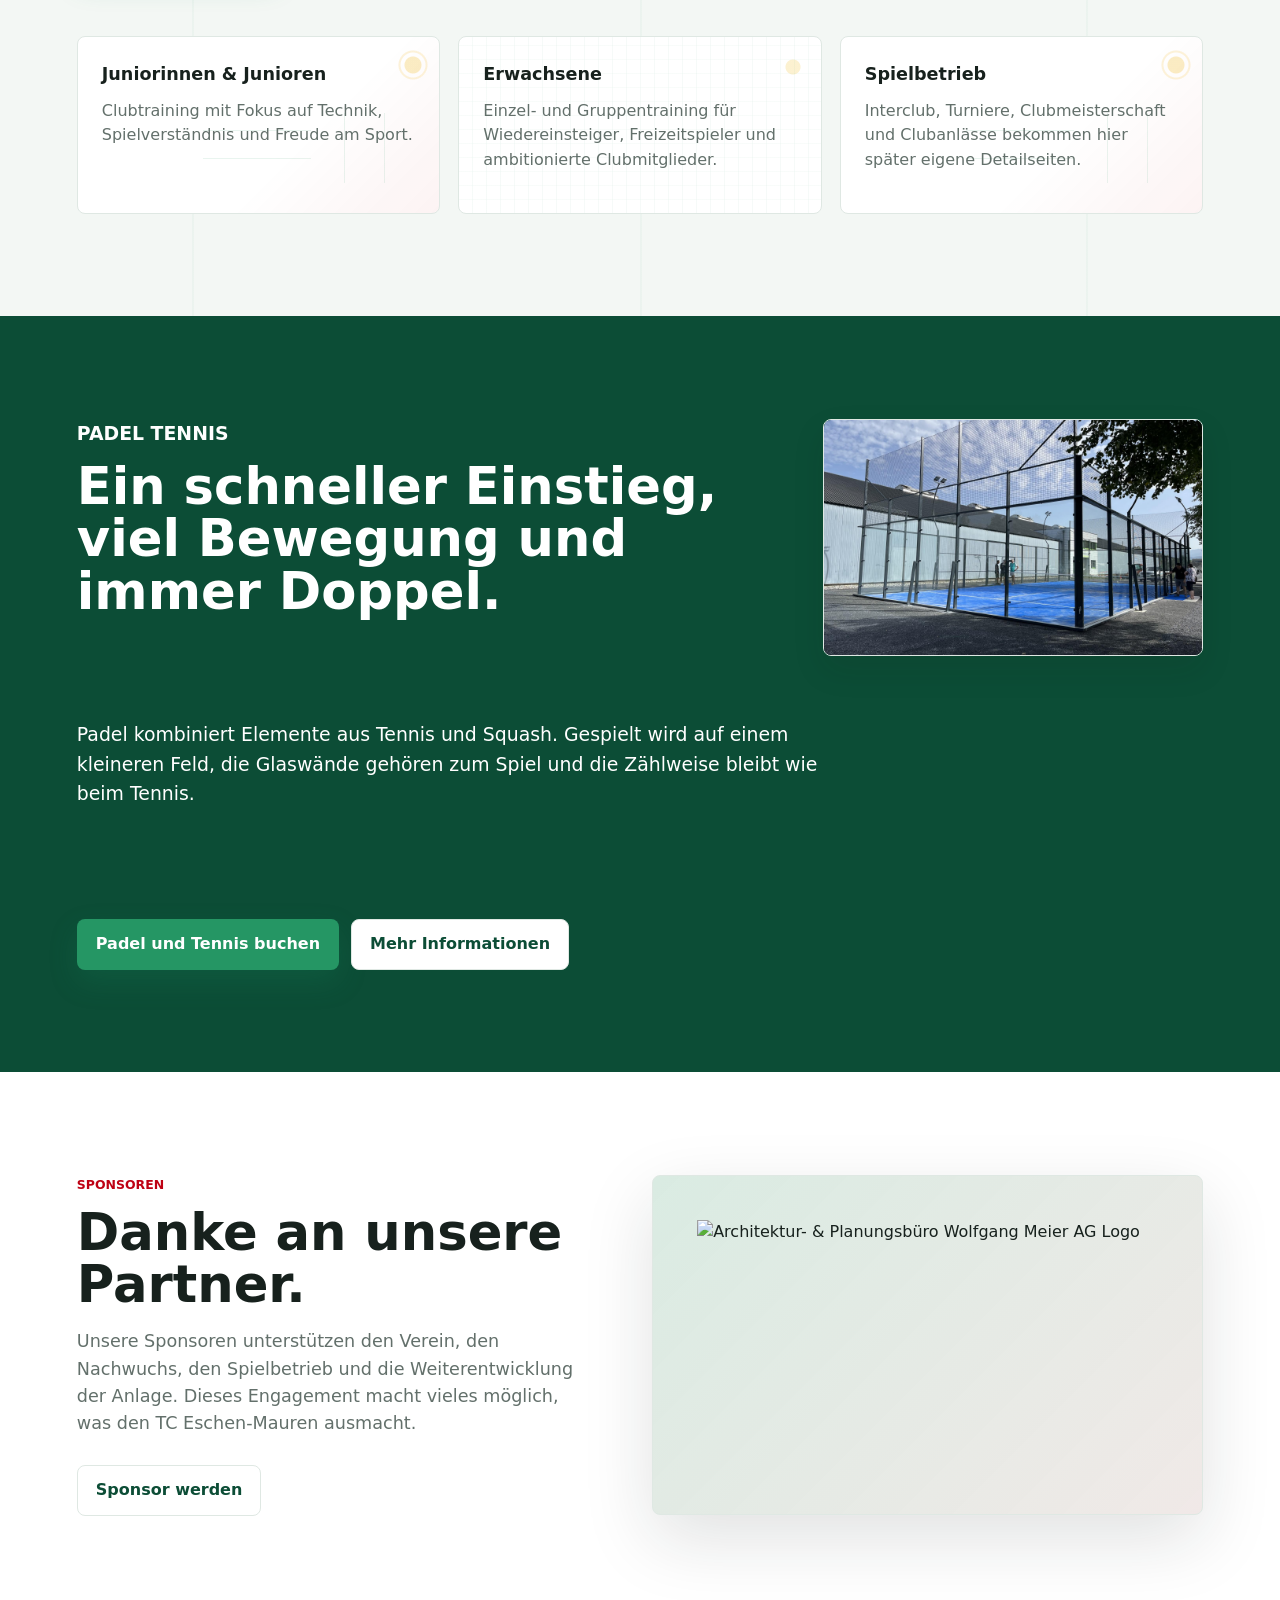
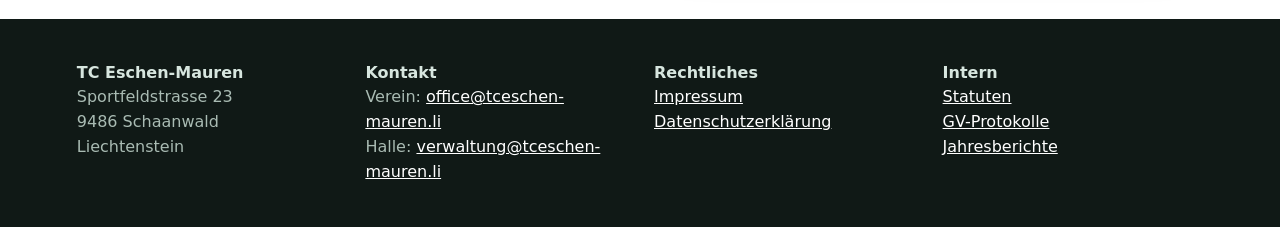
==== commit 439f3f22: "Add admin panel" ====
--- a/index.html
+++ b/index.html
@@ -5,7 +5,7 @@
   <meta name="viewport" content="width=device-width, initial-scale=1.0" />
   <meta name="description" content="TC Eschen-Mauren: Tennis, Padel, Training und Sportstüble in Schaanwald." />
   <title>TC Eschen-Mauren</title>
-  <link rel="stylesheet" href="styles.css?v=20260720-1" />
+  <link rel="stylesheet" href="styles.css?v=20260722-2" />
   <link rel="icon" type="image/png" href="assets/logos/alternate_logo.png" />
 </head>
 <body>
@@ -101,15 +101,15 @@
             <p>Der TC Eschen-Mauren ist der Treffpunkt für Tennisbegeisterte aus Eschen, Mauren, Schaanwald und der Region. Auf dieser neuen statischen Website sollen die wichtigsten Infos schnell auffindbar sein: Anlage, Training, Spielbetrieb, Buchung und Kontakt.</p>
             <div class="stats">
               <div>
-                <strong>5</strong>
+                <strong data-stat-target="5">5</strong>
                 <span>Sandplätze</span>
               </div>
               <div>
-                <strong>5</strong>
+                <strong data-stat-target="5">5</strong>
                 <span>Hallencourts</span>
               </div>
               <div>
-                <strong>1</strong>
+                <strong data-stat-target="1">1</strong>
                 <span>Padelcourt</span>
               </div>
             </div>
@@ -220,6 +220,6 @@
   <script src="js/events-data.js?v=20260712-1" defer></script>
   <script src="js/matches-data.js?v=20260712-1" defer></script>
   <script src="js/sponsors-data.js?v=20260712-1" defer></script>
-  <script src="js/script.js?v=20260719-3" defer></script>
+  <script src="js/script.js?v=20260722-3" defer></script>
 </body>
 </html>
--- a/styles.css
+++ b/styles.css
@@ -425,6 +425,36 @@
   border-bottom: 1px solid rgba(255, 255, 255, 0.12);
 }
 
+.sportstueble-pulse {
+  display: grid;
+  grid-template-columns: minmax(180px, 0.28fr) minmax(0, 1fr);
+  gap: clamp(18px, 3vw, 34px);
+  align-items: stretch;
+  padding: 24px clamp(18px, 6vw, 84px);
+  color: #fff;
+  background:
+    linear-gradient(135deg, rgba(190, 2, 20, 0.26), transparent 42%),
+    #12382a;
+  border-top: 1px solid rgba(255, 255, 255, 0.12);
+  border-bottom: 1px solid rgba(255, 255, 255, 0.12);
+}
+
+.sportstueble-pulse.is-soon {
+  background:
+    linear-gradient(135deg, rgba(244, 197, 66, 0.2), transparent 42%),
+    #12382a;
+}
+
+.sportstueble-pulse.is-closed .club-pulse-card::before {
+  background: rgba(255, 255, 255, 0.46);
+  animation: none;
+  box-shadow: none;
+}
+
+.opening-status-grid {
+  grid-template-columns: repeat(3, minmax(0, 1fr));
+}
+
 .club-pulse-heading {
   display: flex;
   flex-direction: column;
@@ -549,7 +579,9 @@
 
   .club-timeline::before,
   .club-timeline::after,
+  .timeline-travel-ball,
   .history-stage,
+  .history-stage::after,
   .history-image,
   .history-preview img,
   .timeline-entry,
@@ -654,6 +686,10 @@
   grid-template-columns: repeat(3, 1fr);
 }
 
+.stats {
+  counter-reset: stat-card;
+}
+
 .stats div,
 .feature-grid article,
 .split-list article,
@@ -672,6 +708,37 @@
 .info-grid article > * {
   position: relative;
   z-index: 1;
+}
+
+.stats div {
+  counter-increment: stat-card;
+  display: grid;
+  min-height: 170px;
+  align-content: end;
+  padding: 18px;
+  color: #fff;
+  background:
+    linear-gradient(135deg, rgba(190, 2, 20, 0.2), transparent 46%),
+    #12382a;
+  border-color: rgba(255, 255, 255, 0.14);
+  box-shadow: 0 18px 38px rgba(16, 25, 22, 0.16);
+}
+
+.stats div::after {
+  position: absolute;
+  top: 14px;
+  left: 14px;
+  z-index: 1;
+  min-width: 36px;
+  padding: 4px 8px;
+  color: #12382a;
+  background: #dbff7d;
+  border-radius: 999px;
+  content: "S" counter(stat-card);
+  font-size: 0.72rem;
+  font-weight: 900;
+  line-height: 1;
+  text-align: center;
 }
 
 .stats div::before,
@@ -702,6 +769,18 @@
   opacity: 0.9;
 }
 
+.stats div::before {
+  background:
+    linear-gradient(rgba(255, 255, 255, 0.22), rgba(255, 255, 255, 0.22)) calc(100% - 132px) calc(100% - 72px) / 118px 1px no-repeat,
+    linear-gradient(rgba(255, 255, 255, 0.22), rgba(255, 255, 255, 0.22)) calc(100% - 132px) calc(100% - 22px) / 118px 1px no-repeat,
+    linear-gradient(rgba(255, 255, 255, 0.22), rgba(255, 255, 255, 0.22)) calc(100% - 132px) calc(100% - 72px) / 1px 50px no-repeat,
+    linear-gradient(rgba(255, 255, 255, 0.22), rgba(255, 255, 255, 0.22)) calc(100% - 14px) calc(100% - 72px) / 1px 50px no-repeat,
+    linear-gradient(rgba(255, 255, 255, 0.18), rgba(255, 255, 255, 0.18)) calc(100% - 73px) calc(100% - 72px) / 1px 50px no-repeat,
+    radial-gradient(circle at calc(100% - 28px) 28px, rgba(219, 255, 125, 0.64) 0 8px, transparent 9px),
+    linear-gradient(135deg, transparent 54%, rgba(219, 255, 125, 0.1));
+  opacity: 0.82;
+}
+
 .feature-grid article:nth-child(3n+2)::before,
 .split-list article:nth-child(3n+2)::before,
 .info-grid article:nth-child(3n+2)::before,
@@ -717,9 +796,33 @@
 
 .stats strong {
   display: block;
-  color: var(--green);
-  font-size: 3rem;
-  line-height: 1;
+  width: min-content;
+  min-width: 1.2ch;
+  color: #dbff7d;
+  font-family: ui-monospace, SFMono-Regular, Menlo, Monaco, Consolas, "Liberation Mono", monospace;
+  font-size: clamp(3.4rem, 7vw, 5.4rem);
+  font-weight: 900;
+  letter-spacing: 0;
+  line-height: 0.82;
+  text-shadow: 0 0 18px rgba(219, 255, 125, 0.28);
+  font-variant-numeric: tabular-nums;
+}
+
+.stats strong::after {
+  display: inline-block;
+  margin-left: 7px;
+  color: rgba(255, 255, 255, 0.45);
+  content: "x";
+  font-size: 0.28em;
+  vertical-align: super;
+}
+
+.stats div.is-counting strong {
+  animation: stat-flicker 900ms steps(2, end) 1;
+}
+
+.stats div.has-counted {
+  border-color: rgba(219, 255, 125, 0.34);
 }
 
 .stats span,
@@ -727,6 +830,28 @@
 .split-list p,
 .info-grid p {
   color: var(--muted);
+}
+
+.stats span {
+  margin-top: 16px;
+  color: rgba(255, 255, 255, 0.78);
+  font-size: 0.82rem;
+  font-weight: 900;
+  text-transform: uppercase;
+}
+
+@keyframes stat-flicker {
+  0%,
+  22%,
+  38%,
+  100% {
+    opacity: 1;
+  }
+
+  30%,
+  34% {
+    opacity: 0.48;
+  }
 }
 
 .feature-grid,
@@ -859,6 +984,9 @@
 .club-timeline {
   --timeline-detail-enter: 58px;
   --timeline-ghost-shift: 0px;
+  --timeline-preview-depth: 0px;
+  --timeline-progress: 0;
+  --timeline-travel: 0;
   --timeline-shift: 0px;
   --timeline-shift-reverse: 0px;
   position: relative;
@@ -870,6 +998,7 @@
   overflow: hidden;
   color: var(--ink);
   background:
+    radial-gradient(circle at calc(var(--timeline-progress) * 1%) 18%, rgba(219, 255, 125, 0.22), transparent 18%),
     linear-gradient(135deg, rgba(37, 150, 100, 0.08), rgba(190, 2, 20, 0.04)),
     #fff;
   border: 1px solid var(--line);
@@ -888,8 +1017,9 @@
 .club-timeline::before {
   inset: 0;
   background:
-    linear-gradient(90deg, transparent, rgba(37, 150, 100, 0.08), transparent),
-    repeating-linear-gradient(90deg, rgba(16, 25, 22, 0.04) 0 1px, transparent 1px 80px);
+    linear-gradient(90deg, transparent, rgba(219, 255, 125, 0.12), transparent),
+    repeating-linear-gradient(90deg, rgba(16, 25, 22, 0.04) 0 1px, transparent 1px 80px),
+    repeating-linear-gradient(0deg, rgba(37, 150, 100, 0.035) 0 1px, transparent 1px 58px);
   background-position: var(--timeline-shift) 0, var(--timeline-shift-reverse) 0;
   opacity: 0.7;
   transition: background-position 680ms cubic-bezier(0.2, 0.8, 0.2, 1);
@@ -907,6 +1037,45 @@
   transition: content 120ms ease, transform 680ms cubic-bezier(0.2, 0.8, 0.2, 1);
 }
 
+.timeline-travel-path {
+  position: absolute;
+  top: clamp(24px, 5vw, 48px);
+  right: clamp(20px, 5vw, 52px);
+  left: clamp(20px, 5vw, 52px);
+  z-index: 2;
+  height: 3px;
+  pointer-events: none;
+  background:
+    linear-gradient(90deg, var(--green) calc(var(--timeline-progress) * 1%), rgba(37, 150, 100, 0.12) 0),
+    repeating-linear-gradient(90deg, transparent 0 34px, rgba(16, 25, 22, 0.12) 34px 35px);
+  border-radius: 999px;
+  box-shadow: 0 0 0 1px rgba(255, 255, 255, 0.76);
+}
+
+.timeline-travel-ball {
+  position: absolute;
+  top: 50%;
+  left: calc(var(--timeline-progress) * 1%);
+  width: 18px;
+  height: 18px;
+  background:
+    radial-gradient(circle at 34% 30%, rgba(255, 255, 255, 0.9), transparent 0 18%),
+    #dbff7d;
+  border: 2px solid rgba(18, 56, 42, 0.2);
+  border-radius: 50%;
+  box-shadow: 0 0 0 6px rgba(219, 255, 125, 0.18), 0 10px 18px rgba(16, 25, 22, 0.16);
+  transform: translate(-50%, -50%);
+  transition: left 720ms cubic-bezier(0.18, 0.9, 0.24, 1.08), transform 720ms cubic-bezier(0.18, 0.9, 0.24, 1.08);
+}
+
+.club-timeline.is-travelling-forward .timeline-travel-ball {
+  transform: translate(-50%, -50%) rotate(1turn) scale(1.14);
+}
+
+.club-timeline.is-travelling-backward .timeline-travel-ball {
+  transform: translate(-50%, -50%) rotate(-1turn) scale(1.14);
+}
+
 .history-years,
 .history-stage,
 .history-previews {
@@ -932,7 +1101,9 @@
   left: 7px;
   width: 2px;
   content: "";
-  background: linear-gradient(180deg, rgba(37, 150, 100, 0.12), var(--green), rgba(37, 150, 100, 0.12));
+  background:
+    linear-gradient(180deg, var(--green) calc(var(--timeline-progress) * 1%), rgba(37, 150, 100, 0.12) 0),
+    linear-gradient(180deg, rgba(37, 150, 100, 0.12), var(--green), rgba(37, 150, 100, 0.12));
   border-radius: 999px;
 }
 
@@ -950,6 +1121,16 @@
   border-radius: 8px;
   appearance: none;
   transition: color 220ms ease, background 220ms ease, border-color 220ms ease, transform 220ms ease;
+}
+
+.timeline-entry::after {
+  position: absolute;
+  right: 12px;
+  color: rgba(37, 150, 100, 0);
+  content: "→";
+  font-weight: 900;
+  transform: translateX(-8px);
+  transition: color 220ms ease, transform 220ms ease;
 }
 
 .timeline-entry::before {
@@ -978,6 +1159,11 @@
   transform: translateX(6px);
 }
 
+.timeline-entry.is-active::after {
+  color: var(--green-dark);
+  transform: translateX(0);
+}
+
 .timeline-entry:hover::before,
 .timeline-entry.is-active::before {
   background: var(--green);
@@ -987,6 +1173,7 @@
 }
 
 .history-stage {
+  position: relative;
   display: grid;
   grid-template-columns: minmax(0, 0.92fr) minmax(320px, 0.58fr);
   gap: 0;
@@ -996,8 +1183,9 @@
   border-radius: 8px;
   box-shadow: 0 18px 48px rgba(16, 25, 22, 0.16);
   opacity: 0;
-  transform: translateX(var(--timeline-detail-enter)) scale(0.985);
-  transition: opacity 300ms ease, transform 420ms cubic-bezier(0.2, 0.8, 0.2, 1);
+  transform: translateX(var(--timeline-detail-enter)) scale(0.985) rotateY(calc(var(--timeline-travel) * -1deg));
+  transform-origin: center;
+  transition: opacity 300ms ease, transform 520ms cubic-bezier(0.2, 0.8, 0.2, 1);
 }
 
 .history-stage.is-visible {
@@ -1011,7 +1199,25 @@
   z-index: 1;
   pointer-events: none;
   content: "";
-  background: linear-gradient(90deg, transparent 58%, rgba(219, 255, 125, 0.14));
+  background:
+    linear-gradient(90deg, transparent 58%, rgba(219, 255, 125, 0.14)),
+    radial-gradient(circle at 72% 22%, rgba(219, 255, 125, 0.16), transparent 24%);
+}
+
+.history-stage::after {
+  position: absolute;
+  inset: 0;
+  z-index: 3;
+  pointer-events: none;
+  content: "";
+  background: linear-gradient(90deg, transparent, rgba(255, 255, 255, 0.24), transparent);
+  opacity: 0;
+  transform: translateX(-115%);
+}
+
+.club-timeline.is-travelling-forward .history-stage::after,
+.club-timeline.is-travelling-backward .history-stage::after {
+  animation: timeline-travel-sweep 620ms ease;
 }
 
 .history-image {
@@ -1072,6 +1278,7 @@
   display: grid;
   grid-template-columns: repeat(6, minmax(0, 1fr));
   gap: 10px;
+  perspective: 900px;
 }
 
 .history-preview {
@@ -1084,6 +1291,8 @@
   background: transparent;
   border: 0;
   appearance: none;
+  transform: translateY(0) translateX(var(--timeline-preview-depth));
+  transition: color 220ms ease, transform 300ms ease, opacity 220ms ease;
 }
 
 .history-preview img {
@@ -1110,6 +1319,11 @@
   transform: translateY(-3px);
 }
 
+.history-preview.is-active {
+  color: var(--green-dark);
+  transform: translateY(-6px) translateX(0) scale(1.02);
+}
+
 @keyframes timeline-panel-sweep {
   0% {
     opacity: 0;
@@ -1123,6 +1337,22 @@
   100% {
     opacity: 0;
     transform: translateX(120%);
+  }
+}
+
+@keyframes timeline-travel-sweep {
+  0% {
+    opacity: 0;
+    transform: translateX(-115%);
+  }
+
+  36% {
+    opacity: 1;
+  }
+
+  100% {
+    opacity: 0;
+    transform: translateX(115%);
   }
 }
 
@@ -1817,6 +2047,8 @@
 
   .quick-links,
   .club-pulse,
+  .sportstueble-pulse,
+  .opening-status-grid,
   .club-pulse-grid,
   .feature-grid,
   .split-list,
@@ -1839,6 +2071,13 @@
   .club-timeline {
     grid-template-columns: 1fr;
     min-height: 0;
+    padding-top: 48px;
+  }
+
+  .timeline-travel-path {
+    top: 22px;
+    right: 28px;
+    left: 28px;
   }
 
   .history-controls {
@@ -1854,13 +2093,20 @@
     left: 10px;
     width: auto;
     height: 2px;
-    background: linear-gradient(90deg, rgba(37, 150, 100, 0.12), var(--green), rgba(37, 150, 100, 0.12));
+    background:
+      linear-gradient(90deg, var(--green) calc(var(--timeline-progress) * 1%), rgba(37, 150, 100, 0.12) 0),
+      linear-gradient(90deg, rgba(37, 150, 100, 0.12), var(--green), rgba(37, 150, 100, 0.12));
   }
 
   .timeline-entry {
     justify-content: center;
-    padding: 12px 10px;
+    padding: 12px 20px 12px 10px;
     text-align: center;
+  }
+
+  .timeline-entry::after {
+    right: 8px;
+    content: "↓";
   }
 
   .timeline-entry::before {
@@ -1881,11 +2127,20 @@
 
   .history-stage {
     grid-template-columns: 1fr;
+    transform: translateY(20px) scale(0.985);
+  }
+
+  .history-stage.is-visible {
+    transform: translateY(0) scale(1);
   }
 
   .history-previews {
     grid-column: 1;
     grid-template-columns: repeat(3, minmax(0, 1fr));
+  }
+
+  .history-preview {
+    transform: translateY(var(--timeline-preview-depth));
   }
 
   .history-preview span {
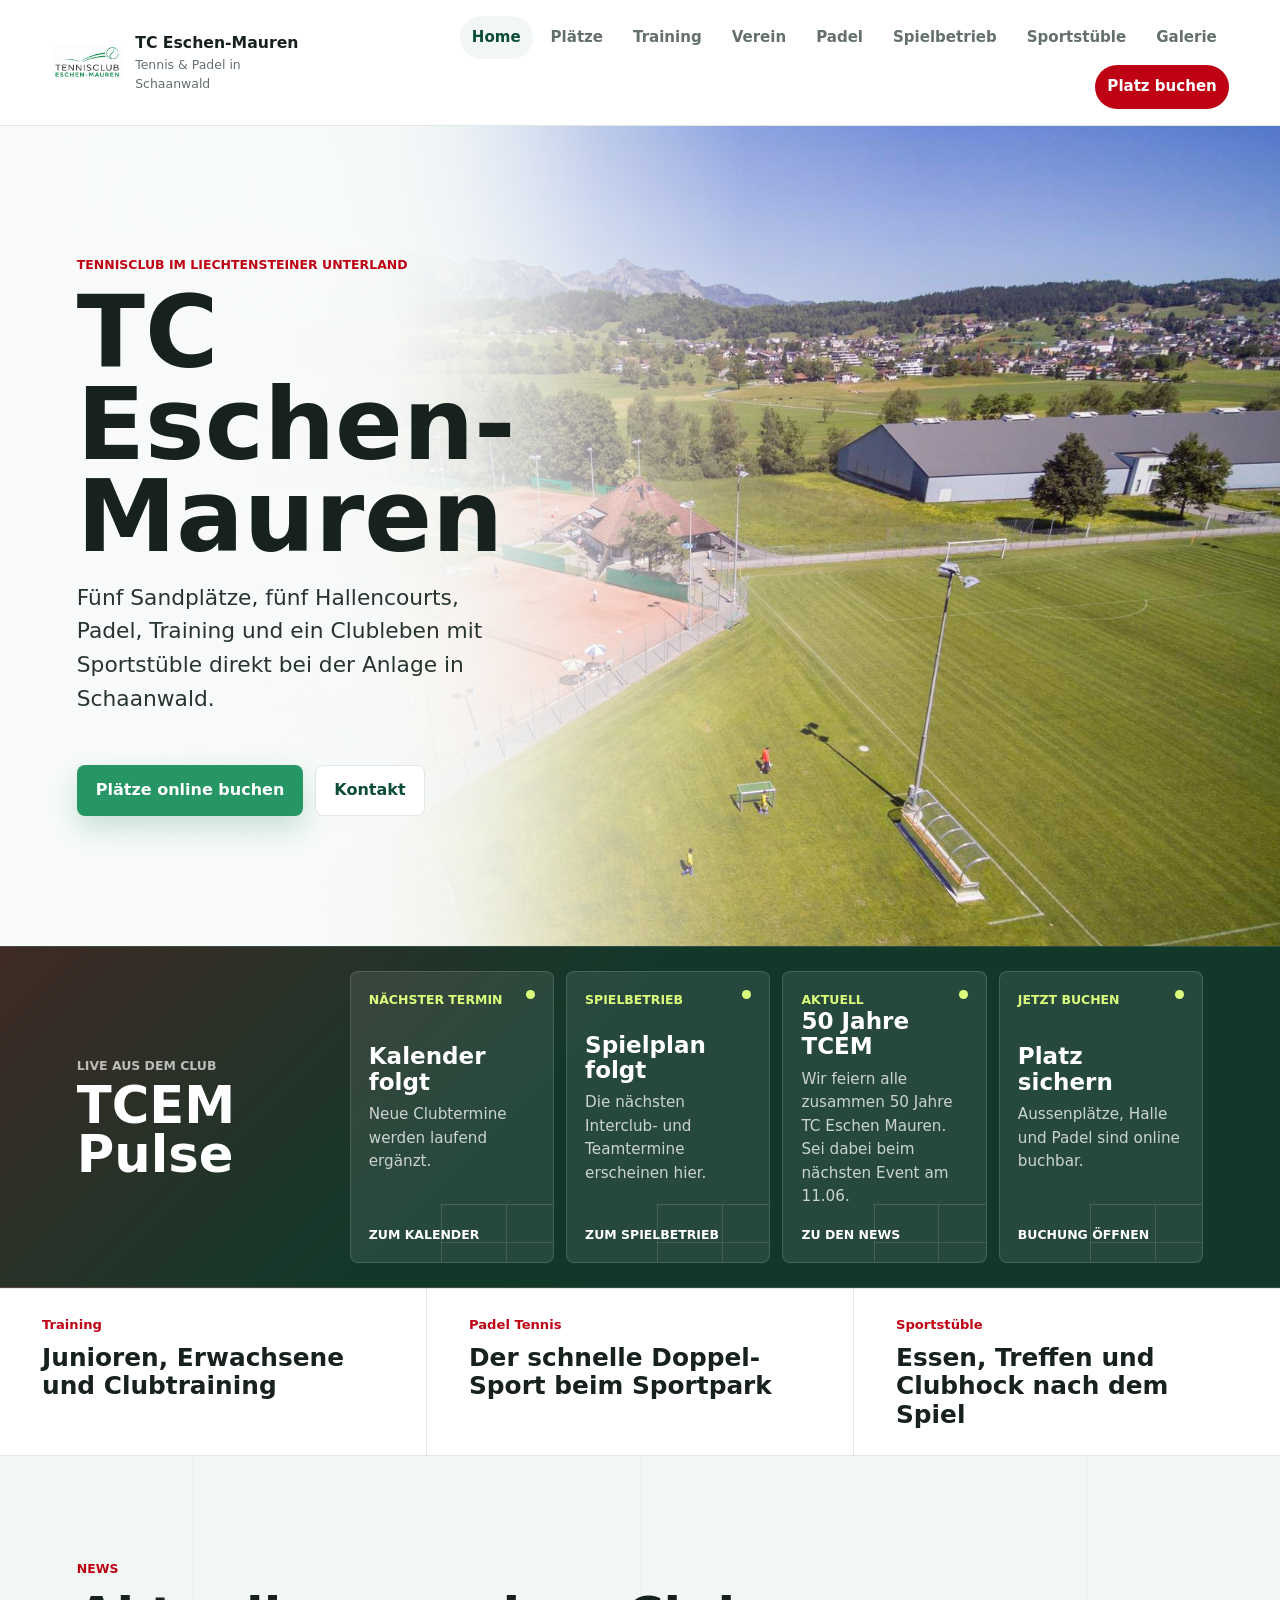
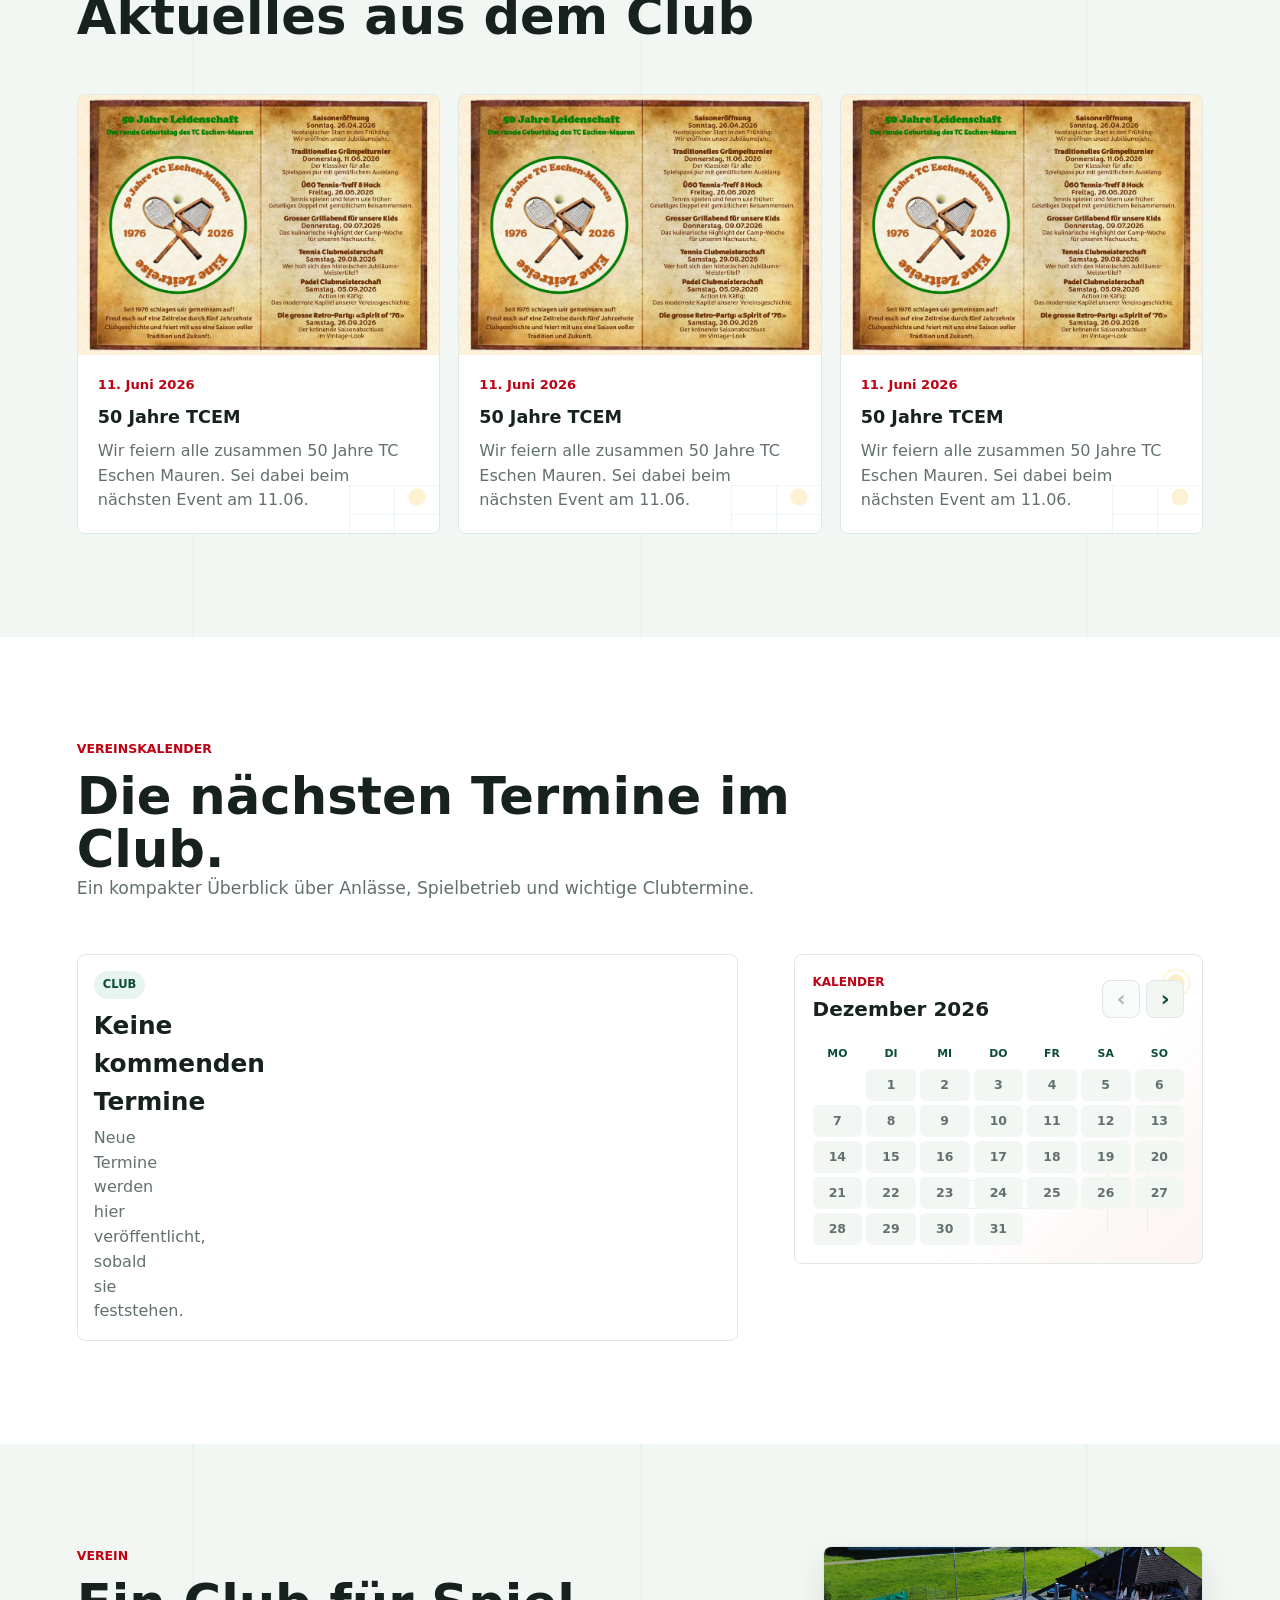
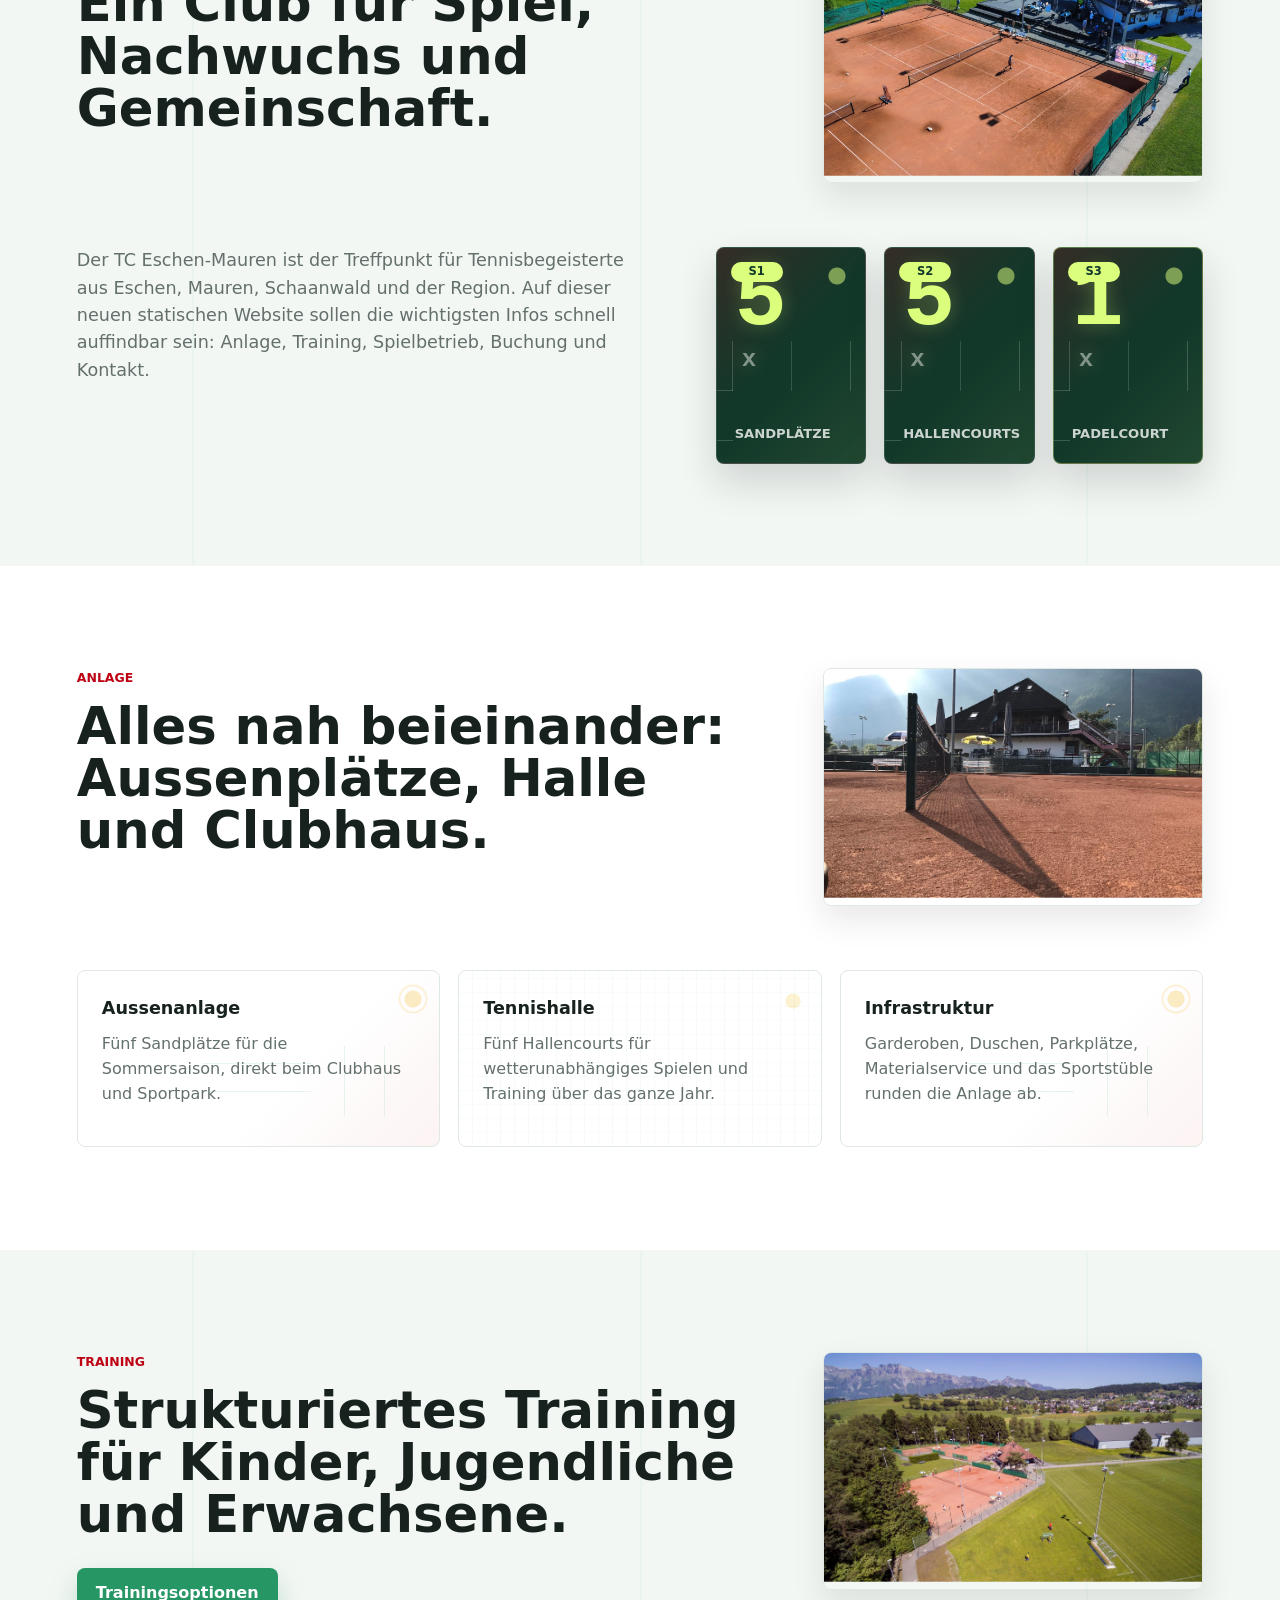
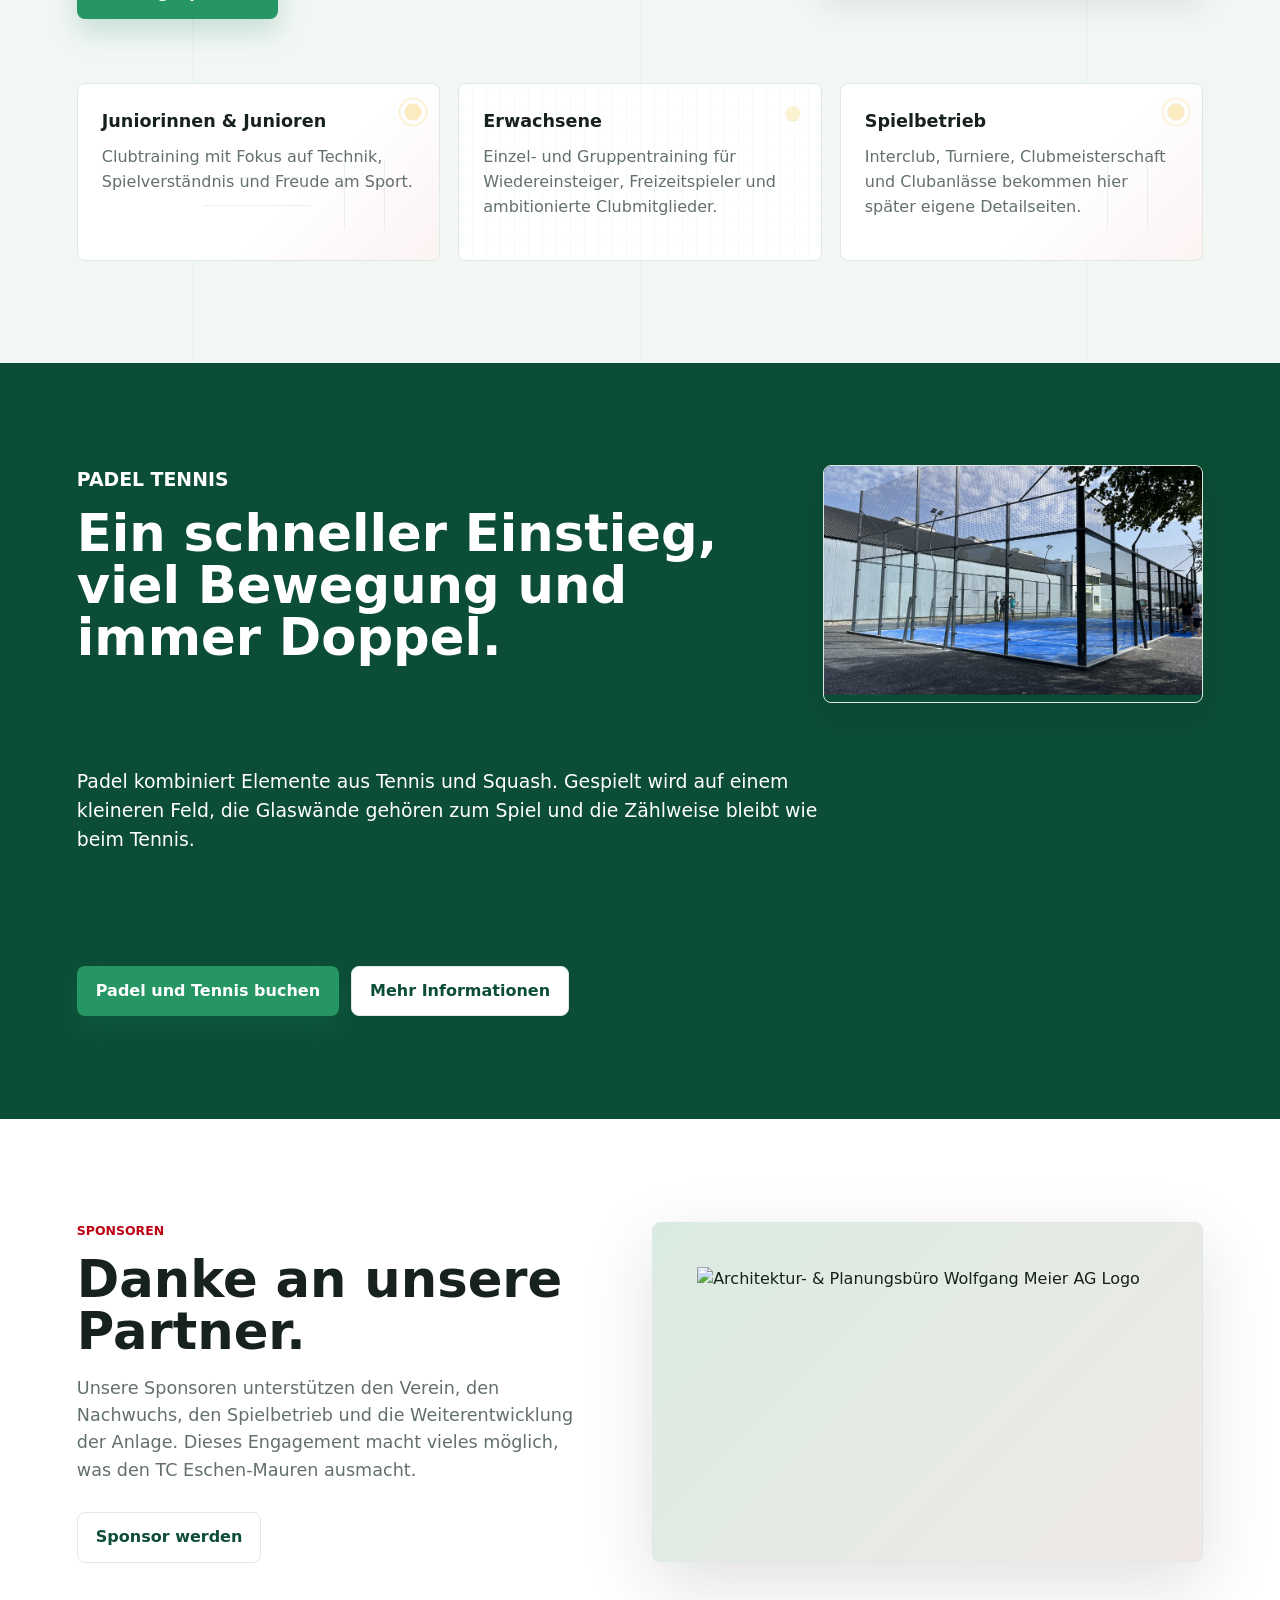
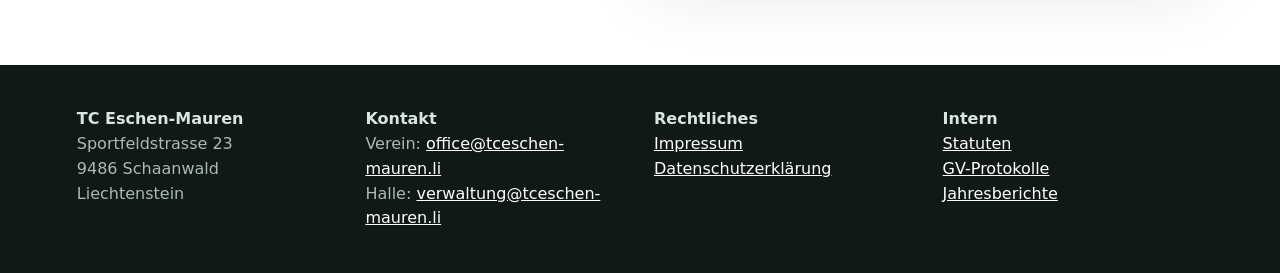
==== commit 51859d20: "Add setup for cloudflare login" ====
--- a/index.html
+++ b/index.html
@@ -5,7 +5,7 @@
   <meta name="viewport" content="width=device-width, initial-scale=1.0" />
   <meta name="description" content="TC Eschen-Mauren: Tennis, Padel, Training und Sportstüble in Schaanwald." />
   <title>TC Eschen-Mauren</title>
-  <link rel="stylesheet" href="styles.css?v=20260722-2" />
+  <link rel="stylesheet" href="styles.css?v=20260816-45" />
   <link rel="icon" type="image/png" href="assets/logos/alternate_logo.png" />
 </head>
 <body>
@@ -215,11 +215,11 @@
 
   <div data-include="site-footer"></div>
 
-  <script src="js/includes.js?v=20260719-1" defer></script>
+  <script src="js/includes.js?v=20260729-1" defer></script>
   <script src="js/news-data.js?v=20260712-1" defer></script>
   <script src="js/events-data.js?v=20260712-1" defer></script>
   <script src="js/matches-data.js?v=20260712-1" defer></script>
   <script src="js/sponsors-data.js?v=20260712-1" defer></script>
-  <script src="js/script.js?v=20260722-3" defer></script>
+  <script src="js/script.js?v=20260816-45" defer></script>
 </body>
 </html>
--- a/styles.css
+++ b/styles.css
@@ -32,6 +32,282 @@
   line-height: 1.55;
 }
 
+.serve-intro {
+  position: fixed;
+  inset: 0;
+  z-index: 1000;
+  --intro-court-width: min(90vw, 1220px);
+  --intro-court-height: min(58vh, 560px);
+  --serve-ball-screen-x: 50vw;
+  --serve-ball-screen-y: 68vh;
+  overflow: hidden;
+  pointer-events: none;
+  background:
+    radial-gradient(circle at 50% 48%, rgba(219, 255, 125, 0.13), transparent 24%),
+    linear-gradient(145deg, rgba(190, 2, 20, 0.18), transparent 42%),
+    linear-gradient(180deg, #12382a, #0b2a21);
+  animation: serve-stage-exit 2500ms cubic-bezier(0.18, 0.74, 0.2, 1) forwards;
+}
+
+.serve-intro-logo {
+  position: absolute;
+  top: 50%;
+  left: 50%;
+  z-index: 3;
+  width: clamp(132px, 17vw, 230px);
+  height: auto;
+  padding: 18px;
+  background: rgba(255, 255, 255, 0.94);
+  border-radius: 8px;
+  box-shadow: 0 26px 70px rgba(0, 0, 0, 0.24);
+  transform: translate(-50%, -50%) scale(0.9);
+  animation: serve-logo-intro 2100ms cubic-bezier(0.2, 0.74, 0.2, 1) forwards;
+}
+
+.serve-intro-ball {
+  position: absolute;
+  top: var(--serve-ball-screen-y);
+  left: var(--serve-ball-screen-x);
+  z-index: 5;
+  width: clamp(38px, 4.8vw, 62px);
+  height: clamp(38px, 4.8vw, 62px);
+  margin: 0;
+  background:
+    radial-gradient(circle at 34% 28%, rgba(255, 255, 255, 0.96), transparent 0 15%),
+    radial-gradient(ellipse at 50% 20%, transparent 43%, rgba(18, 56, 42, 0.34) 44% 46%, transparent 47%),
+    radial-gradient(ellipse at 50% 80%, transparent 43%, rgba(18, 56, 42, 0.28) 44% 46%, transparent 47%),
+    #dbff7d;
+  border: 2px solid rgba(18, 56, 42, 0.14);
+  border-radius: 50%;
+  box-shadow: 0 18px 44px rgba(0, 0, 0, 0.24), 0 0 0 10px rgba(219, 255, 125, 0.08);
+  opacity: 0;
+  transform-origin: center bottom;
+  animation: serve-ball-action 1700ms cubic-bezier(0.18, 0.82, 0.2, 1) 1080ms forwards;
+}
+
+.serve-intro-trail {
+  position: absolute;
+  top: 53%;
+  left: 18vw;
+  z-index: 1;
+  width: 0;
+  height: 5px;
+  background: linear-gradient(90deg, rgba(255, 255, 255, 0), #ffffff 18%, rgba(255, 255, 255, 0.86));
+  border-radius: 999px;
+  box-shadow: 0 0 24px rgba(255, 255, 255, 0.34);
+  transform: rotate(-3deg);
+  transform-origin: left center;
+  animation: serve-trail-draw 2050ms cubic-bezier(0.18, 0.76, 0.2, 1) forwards;
+}
+
+.serve-intro-court {
+  position: absolute;
+  top: 50%;
+  left: 50%;
+  z-index: 3;
+  width: var(--intro-court-width);
+  height: var(--intro-court-height);
+  border: 2px solid rgba(255, 255, 255, 0);
+  border-radius: 6px;
+  opacity: 0;
+  transform: translate(-50%, -38%) perspective(900px) rotateX(58deg) scale(0.72);
+  transform-origin: center bottom;
+  animation: serve-court-build 2500ms cubic-bezier(0.18, 0.74, 0.2, 1) forwards;
+}
+
+.serve-court-line {
+  position: absolute;
+  display: block;
+  background: rgba(255, 255, 255, 0.92);
+  box-shadow: 0 0 18px rgba(255, 255, 255, 0.26);
+  transform-origin: center;
+}
+
+.serve-court-baseline,
+.serve-court-service-a,
+.serve-court-service-b {
+  height: 2px;
+  transform: scaleX(0);
+  animation: serve-line-x 720ms cubic-bezier(0.2, 0.74, 0.18, 1) forwards;
+}
+
+.serve-court-baseline {
+  top: 50%;
+  left: 25%;
+  width: 50%;
+  height: 3px;
+  animation-delay: 820ms;
+}
+
+.serve-court-service-a {
+  top: 10%;
+  left: 0%;
+  width: 100%;
+  animation-delay: 980ms;
+}
+
+.serve-court-service-b {
+  top: 90%;
+  left: 0%;
+  width: 100%;
+  animation-delay: 1060ms;
+}
+
+.serve-court-center,
+.serve-court-side-a,
+.serve-court-side-b {
+  width: 2px;
+  transform: scaleY(0);
+  animation: serve-line-y 700ms cubic-bezier(0.2, 0.74, 0.18, 1) forwards;
+}
+
+.serve-court-center {
+  top: 0%;
+  left: 50%;
+  height: 100%;
+  animation-delay: 960ms;
+}
+
+.serve-court-side-a {
+  top: 10%;
+  left: 25%;
+  height: 80%;
+  animation-delay: 1100ms;
+}
+
+.serve-court-side-b {
+  top: 10%;
+  right: 25%;
+  height: 80%;
+  animation-delay: 1100ms;
+}
+
+.serve-ball-anchor {
+  position: absolute;
+  top: 0%;
+  left: 0%;
+  width: 1px;
+  height: 1px;
+  opacity: 0;
+  pointer-events: none;
+}
+
+.serve-intro-active .site-header {
+  opacity: 0;
+  transform: translateY(-18px);
+}
+
+.serve-intro-complete .site-header {
+  opacity: 1;
+  transform: translateY(0);
+  transition: opacity 520ms ease, transform 620ms cubic-bezier(0.2, 0.78, 0.2, 1);
+}
+
+@keyframes serve-logo-intro {
+  0% {
+    opacity: 0;
+    transform: translate(-50%, -50%) scale(0.86);
+  }
+
+  16%{
+    opacity: 1;
+    transform: translate(-50%, -50%) scale(1);
+  }
+  50%{
+    opacity: 1;
+    transform: translate(-50%, -200%) scale(1.2);
+  }
+  100%{
+    opacity: 1;
+    transform: translate(-50%, -200%) scale(1.2);
+
+  }
+}
+
+@keyframes serve-ball-action {
+  0% {
+    opacity: 1;
+    transform: translate3d(-50%, -80%, 0) scale(0.64) rotate(0deg);
+  }
+
+  100% {
+    opacity: 1;
+    transform: translate3d(46vw, -80%, 0) scale(0.58) rotate(680deg);
+  }
+}
+
+@keyframes serve-trail-draw {
+  0%,
+  46% {
+    opacity: 0;
+    width: 0;
+  }
+
+  60% {
+    opacity: 1;
+    width: 58vw;
+  }
+
+  76% {
+    opacity: 0.22;
+    width: 70vw;
+  }
+
+  100% {
+    opacity: 0;
+    width: 76vw;
+  }
+}
+
+@keyframes serve-court-build {
+  0%,
+  34% {
+    opacity: 0;
+    border-color: rgba(255, 255, 255, 0);
+    transform: translate(-50%, -38%) perspective(1000px) rotateX(58deg) scale(0.66);
+  }
+
+  54% {
+    opacity: 1;
+    border-color: rgba(255, 255, 255, 0.86);
+  }
+
+  80% {
+    opacity: 1;
+    transform: translate(-50%, -42%) perspective(1000px) rotateX(40deg) scale(1.08);
+  }
+
+  100% {
+    opacity: 0;
+    border-color: rgba(255, 255, 255, 0.18);
+    transform: translate(-50%, -45%) perspective(1000px) rotateX(6deg) scale(3.4);
+  }
+}
+
+@keyframes serve-line-x {
+  to {
+    transform: scaleX(1);
+  }
+}
+
+@keyframes serve-line-y {
+  to {
+    transform: scaleY(1);
+  }
+}
+
+@keyframes serve-stage-exit {
+  0%,
+  72% {
+    opacity: 1;
+  }
+
+  100% {
+    opacity: 0;
+    visibility: hidden;
+  }
+}
+
 img {
   display: block;
   max-width: 100%;
@@ -243,6 +519,21 @@
 
 .home-hero .hero-copy {
   color: #28352f;
+}
+
+.motion-ready .home-hero .eyebrow,
+.motion-ready .home-hero h1,
+.motion-ready .home-hero h2,
+.motion-ready .home-hero .hero-copy,
+.motion-ready .home-hero .hero-actions {
+  opacity: 0;
+  transform: translateY(22px);
+  transition: opacity 700ms ease, transform 760ms cubic-bezier(0.2, 0.8, 0.2, 1);
+}
+
+.motion-ready .home-hero h1,
+.motion-ready .home-hero h2 {
+  transform: translateY(34px);
 }
 
 .home-hero-image {
@@ -281,6 +572,37 @@
   object-fit: cover;
 }
 
+.motion-ready .home-hero .home-hero-image img {
+  transform: scale(1.07);
+  transition: transform 1400ms cubic-bezier(0.2, 0.8, 0.2, 1);
+}
+
+.motion-ready .home-hero.is-hero-ready .eyebrow,
+.motion-ready .home-hero.is-hero-ready h1,
+.motion-ready .home-hero.is-hero-ready h2,
+.motion-ready .home-hero.is-hero-ready .hero-copy,
+.motion-ready .home-hero.is-hero-ready .hero-actions {
+  opacity: 1;
+  transform: translateY(0);
+}
+
+.motion-ready .home-hero.is-hero-ready h1,
+.motion-ready .home-hero.is-hero-ready h2 {
+  transition-delay: 80ms;
+}
+
+.motion-ready .home-hero.is-hero-ready .hero-copy {
+  transition-delay: 160ms;
+}
+
+.motion-ready .home-hero.is-hero-ready .hero-actions {
+  transition-delay: 240ms;
+}
+
+.motion-ready .home-hero.is-hero-ready .home-hero-image img {
+  transform: scale(1);
+}
+
 .page-hero {
   min-height: 72svh;
   background:
@@ -557,6 +879,163 @@
   color: #fff;
 }
 
+.places-pulse-grid {
+  grid-template-columns: repeat(3, minmax(0, 1fr));
+}
+
+.booking-choice-grid {
+  display: grid;
+  grid-template-columns: repeat(3, minmax(0, 1fr));
+  gap: 18px;
+}
+
+.booking-choice-card {
+  position: relative;
+  display: grid;
+  align-content: end;
+  min-height: 330px;
+  overflow: hidden;
+  padding: 24px;
+  color: #fff;
+  background:
+    linear-gradient(135deg, rgba(190, 2, 20, 0.2), transparent 46%),
+    #12382a;
+  border: 1px solid rgba(255, 255, 255, 0.14);
+  border-radius: 8px;
+  box-shadow: 0 18px 38px rgba(16, 25, 22, 0.16);
+}
+
+.booking-choice-card::before {
+  position: absolute;
+  inset: 0;
+  pointer-events: none;
+  content: "";
+  background:
+    radial-gradient(circle at calc(100% - 28px) 28px, rgba(219, 255, 125, 0.64) 0 8px, transparent 9px),
+    linear-gradient(rgba(255, 255, 255, 0.22), rgba(255, 255, 255, 0.22)) calc(100% - 132px) calc(100% - 72px) / 118px 1px no-repeat,
+    linear-gradient(rgba(255, 255, 255, 0.22), rgba(255, 255, 255, 0.22)) calc(100% - 132px) calc(100% - 22px) / 118px 1px no-repeat,
+    linear-gradient(rgba(255, 255, 255, 0.22), rgba(255, 255, 255, 0.22)) calc(100% - 132px) calc(100% - 72px) / 1px 50px no-repeat,
+    linear-gradient(rgba(255, 255, 255, 0.22), rgba(255, 255, 255, 0.22)) calc(100% - 14px) calc(100% - 72px) / 1px 50px no-repeat;
+  opacity: 0.78;
+}
+
+.booking-choice-card > * {
+  position: relative;
+  z-index: 1;
+}
+
+.booking-choice-card span {
+  color: #dbff7d;
+  font-size: 0.76rem;
+  font-weight: 900;
+  text-transform: uppercase;
+}
+
+.booking-choice-card h3 {
+  margin: 12px 0 10px;
+  color: #fff;
+  font-size: clamp(1.55rem, 3vw, 2.45rem);
+  line-height: 1;
+}
+
+.booking-choice-card p {
+  color: rgba(255, 255, 255, 0.76);
+}
+
+.booking-choice-card .button {
+  justify-self: start;
+}
+
+.location-panel {
+  display: grid;
+  grid-template-columns: minmax(0, 0.8fr) minmax(0, 1fr);
+  gap: 18px;
+}
+
+.location-panel > div {
+  position: relative;
+  overflow: hidden;
+  padding: 24px;
+  background: #fff;
+  border: 1px solid var(--line);
+  border-radius: 8px;
+}
+
+.location-panel p {
+  color: var(--muted);
+}
+
+.motion-ready .motion-reveal {
+  opacity: 0;
+  transform: translateY(34px);
+  transition:
+    opacity 680ms ease var(--reveal-delay, 0ms),
+    transform 760ms cubic-bezier(0.2, 0.8, 0.2, 1) var(--reveal-delay, 0ms),
+    box-shadow 220ms ease,
+    border-color 220ms ease,
+    background 220ms ease;
+}
+
+.motion-ready .motion-reveal.reveal-from-side {
+  transform: translateX(28px) scale(0.98);
+}
+
+.motion-ready .motion-reveal.is-visible {
+  opacity: 1;
+  transform: translateY(0);
+}
+
+.motion-ready .motion-reveal.reveal-from-side.is-visible {
+  transform: translateX(0) scale(1);
+}
+
+.club-pulse-card,
+.booking-choice-card,
+.feature-grid article,
+.split-list article,
+.info-grid article,
+.team-card,
+.match-card,
+.price-card,
+.premium-booking-card,
+.document-card,
+.calendar-event,
+.news-card {
+  transition: transform 220ms ease, box-shadow 220ms ease, border-color 220ms ease, background 220ms ease;
+}
+
+.club-pulse-card:hover,
+.booking-choice-card:hover,
+.feature-grid article:hover,
+.split-list article:hover,
+.info-grid article:hover,
+.team-card:hover,
+.match-card:hover,
+.price-card:hover,
+.premium-booking-card:hover,
+.document-card:hover,
+.calendar-event:hover,
+.news-card:hover {
+  transform: translateY(-4px);
+  box-shadow: 0 18px 36px rgba(16, 25, 22, 0.12);
+}
+
+.club-pulse-card:hover::after,
+.booking-choice-card:hover::before,
+.feature-grid article:hover::before,
+.split-list article:hover::before,
+.info-grid article:hover::before,
+.team-card:hover::before,
+.match-card:hover::before,
+.price-card:hover::before,
+.premium-booking-card:hover::before,
+.document-card:hover::before,
+.calendar-event:hover::before,
+.news-card:hover .news-card-content::after {
+  transform: translateX(-4px) rotate(-2deg);
+  opacity: 0.95;
+}
+
 @keyframes pulse-dot {
   0% {
     box-shadow: 0 0 0 0 rgba(219, 255, 125, 0.5);
@@ -573,6 +1052,8 @@
 
 @media (prefers-reduced-motion: reduce) {
   .club-pulse-card::before,
+  .serve-intro,
+  .serve-intro *,
   .matchday-section::after {
     animation: none;
   }
@@ -586,8 +1067,26 @@
   .history-preview img,
   .timeline-entry,
   .timeline-entry strong,
+  .motion-reveal,
+  .home-hero .eyebrow,
+  .home-hero h1,
+  .home-hero h2,
+  .home-hero .hero-copy,
+  .home-hero .hero-actions,
+  .home-hero-image img,
+  .section-side-image img,
   .history-preview {
     transition: none;
+  }
+
+  .motion-reveal,
+  .home-hero .eyebrow,
+  .home-hero h1,
+  .home-hero h2,
+  .home-hero .hero-copy,
+  .home-hero .hero-actions {
+    opacity: 1;
+    transform: none;
   }
 }
 
@@ -659,6 +1158,11 @@
   width: 100%;
   height: 100%;
   object-fit: cover;
+}
+
+.motion-ready .section-side-image img {
+  transform: translateY(var(--motion-y, 0)) scale(1.04);
+  transition: transform 420ms ease-out;
 }
 
 .two-column {
@@ -2049,6 +2553,9 @@
   .club-pulse,
   .sportstueble-pulse,
   .opening-status-grid,
+  .places-pulse-grid,
+  .booking-choice-grid,
+  .location-panel,
   .club-pulse-grid,
   .feature-grid,
   .split-list,
